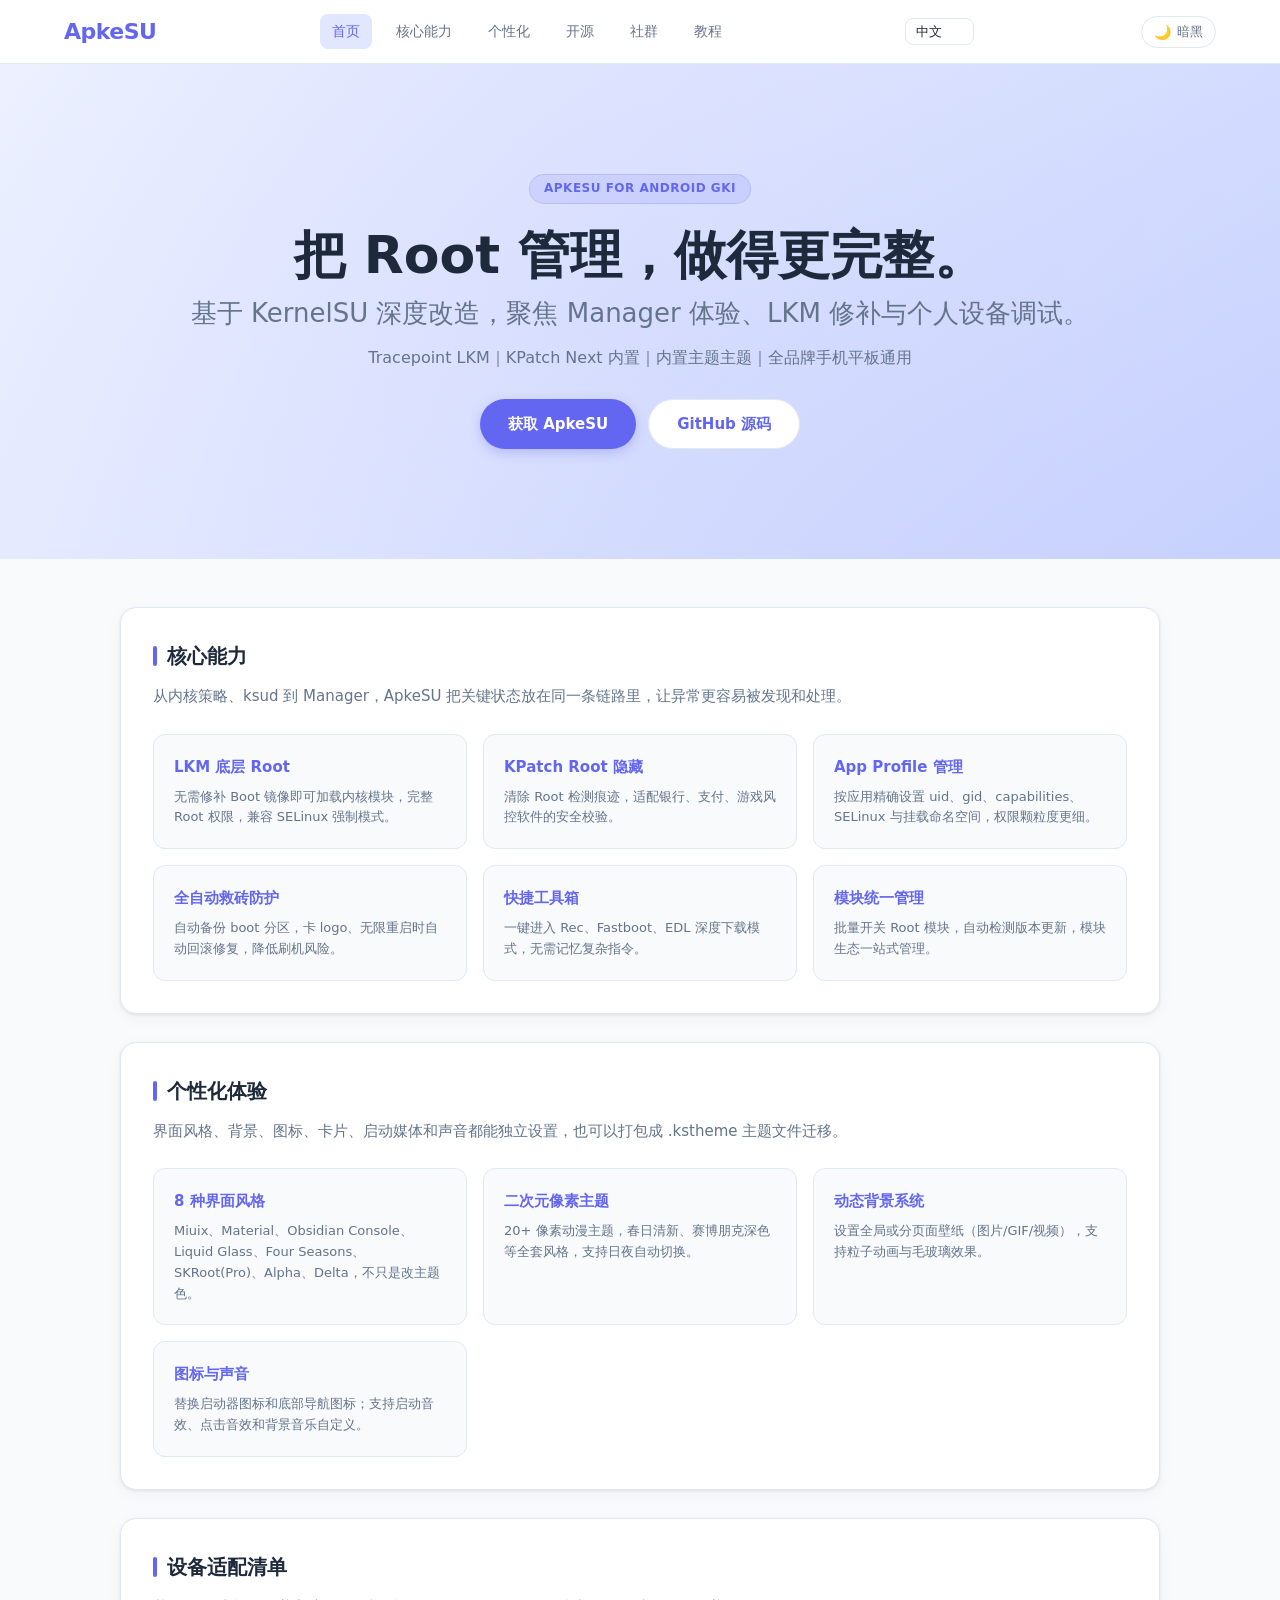
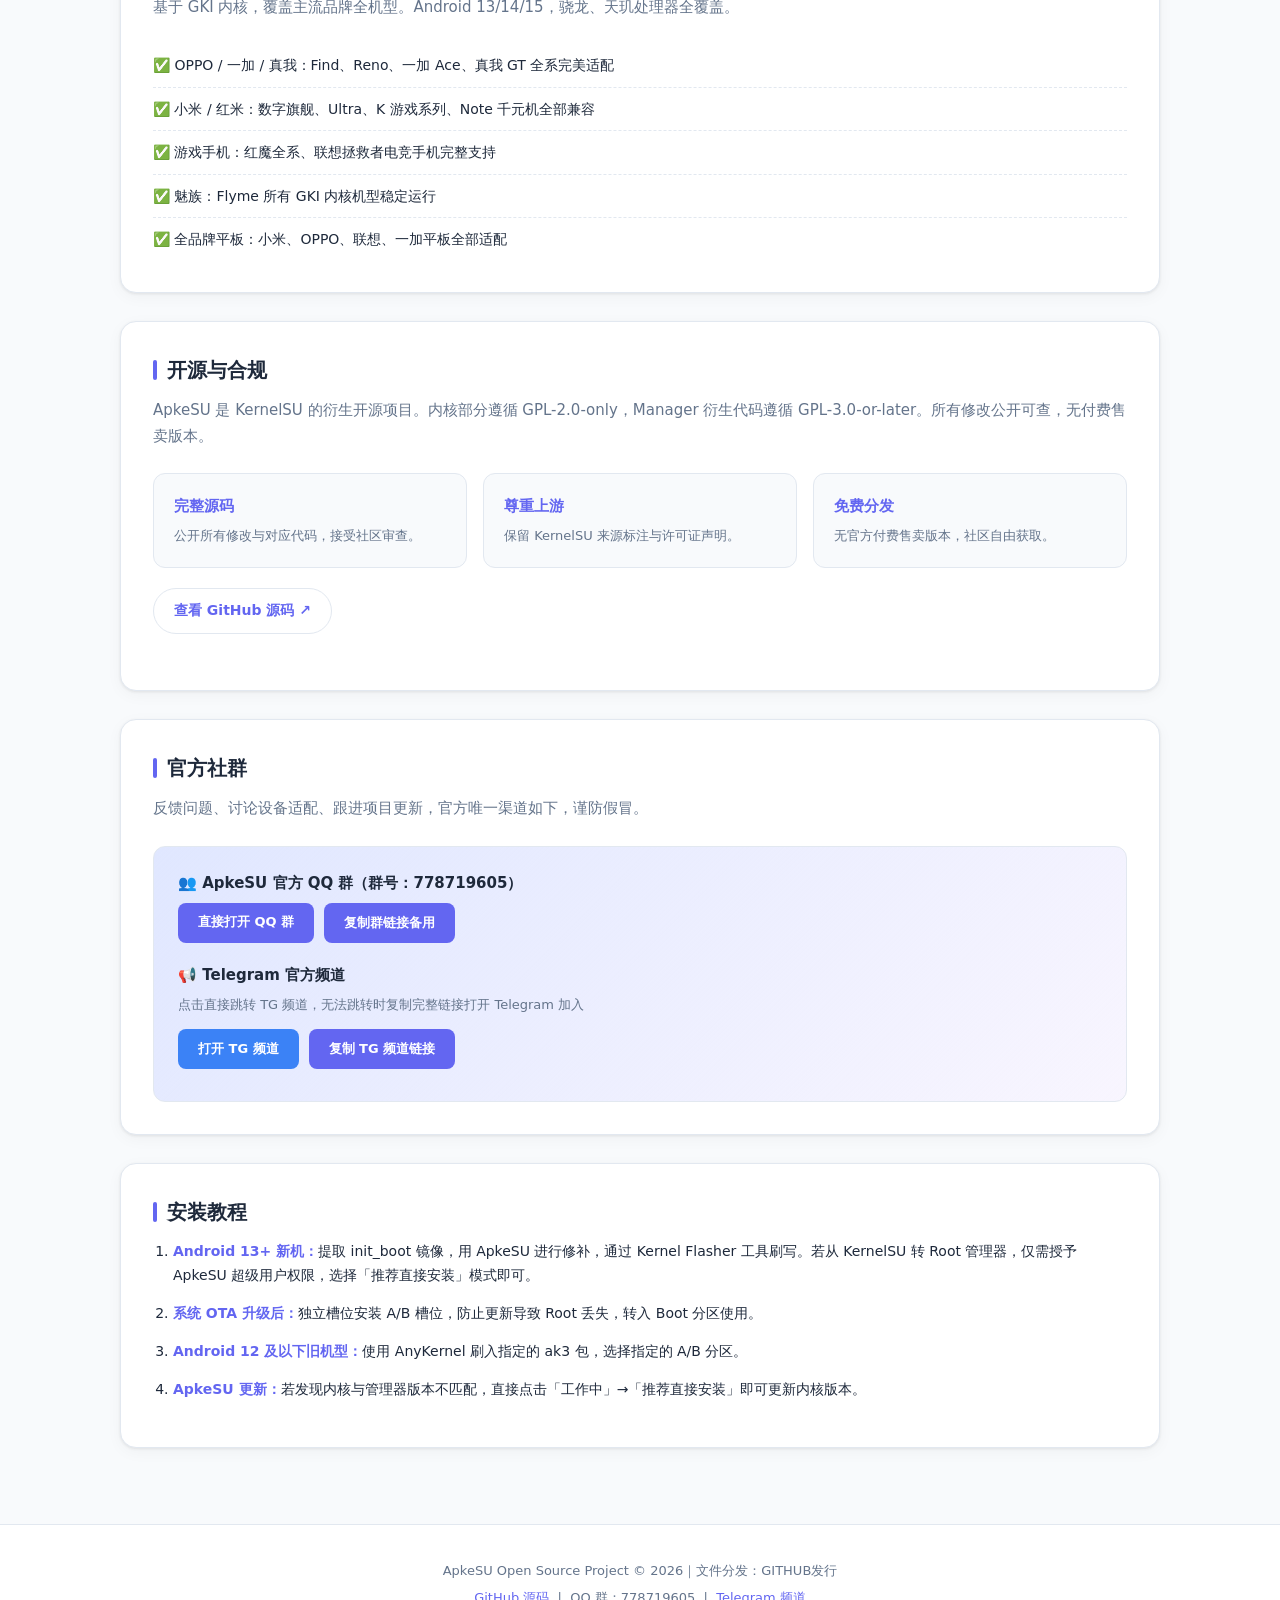
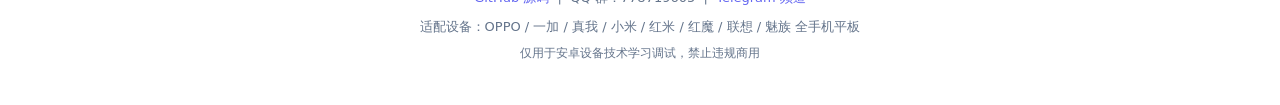
==== index.html @ 52f59b7f "Update index.html" ====
<!DOCTYPE html>
<html lang="zh-CN">
<head>
<meta name="baidu-site-verification" content="452b96c134e4d146f049eb3196571f1b" />
 
    <meta charset="UTF-8">
    <meta name="viewport" content="width=device-width, initial-scale=1.0, maximum-scale=1.0, user-scalable=no">
    <title>ApkeSU 官方下载站 | V2.6.0 32685</title>
    <link rel="stylesheet" href="css/style.css">
</head>
<body>

<div class="toast" id="toast">复制成功！打开QQ粘贴即可访问</div>

<!-- ── 导航栏 ── -->
<nav>
    <a href="#home" class="logo">ApkeSU</a>
    <div class="nav-menu">
        <a href="#home" class="active">首页</a>
        <a href="#capabilities">核心能力</a>
        <a href="#personalize">个性化</a>
        <a href="#opensource">开源</a>
        <a href="#community">社群</a>
        <a href="#guide">教程</a>
    </div>
    <select class="lang-select" id="langSelect" onchange="switchLang(this.value)">
        <option value="zh">中文</option>
        <option value="en">English</option>
        <option value="ja">日本語</option>
        <option value="ko">한국어</option>
    </select>
    <button class="theme-toggle" onclick="toggleTheme()" id="themeBtn">
        <span class="icon" id="themeIcon">🌙</span>
        <span id="themeText">暗黑</span>
    </button>
</nav>

<!-- ── 首屏 Banner ── -->
<section class="banner" id="home">
    <span class="badge">APKESU FOR ANDROID GKI</span>
    <h1>
        把 Root 管理，做得更完整。
        <span data-i18n="banner-sub">基于 KernelSU 深度改造，聚焦 Manager 体验、LKM 修补与个人设备调试。</span>
    </h1>
    <p data-i18n="banner-desc">Tracepoint LKM｜KPatch Next 内置｜内置主题主题｜全品牌手机平板通用</p>
    <div class="btn-group">
        <a href="download.html" class="btn btn-primary" data-i18n="btn-download">获取 ApkeSU</a>
        <a href="https://github.com/fixz232/ApkeSU" class="btn btn-secondary" data-i18n="btn-github">GitHub 源码</a>
    </div>
</section>

<div class="container">

    <!-- ── 核心能力 ── -->
    <section class="card" id="capabilities">
        <h2 data-i18n="cap-title">核心能力</h2>
        <p data-i18n="cap-desc">从内核策略、ksud 到 Manager，ApkeSU 把关键状态放在同一条链路里，让异常更容易被发现和处理。</p>
        <div class="grid">
            <div class="grid-item">
                <h3 data-i18n="cap-1-title">LKM 底层 Root</h3>
                <p data-i18n="cap-1-desc">无需修补 Boot 镜像即可加载内核模块，完整 Root 权限，兼容 SELinux 强制模式。</p>
            </div>
            <div class="grid-item">
                <h3 data-i18n="cap-2-title">KPatch Root 隐藏</h3>
                <p data-i18n="cap-2-desc">清除 Root 检测痕迹，适配银行、支付、游戏风控软件的安全校验。</p>
            </div>
            <div class="grid-item">
                <h3 data-i18n="cap-3-title">App Profile 管理</h3>
                <p data-i18n="cap-3-desc">按应用精确设置 uid、gid、capabilities、SELinux 与挂载命名空间，权限颗粒度更细。</p>
            </div>
            <div class="grid-item">
                <h3 data-i18n="cap-4-title">全自动救砖防护</h3>
                <p data-i18n="cap-4-desc">自动备份 boot 分区，卡 logo、无限重启时自动回滚修复，降低刷机风险。</p>
            </div>
            <div class="grid-item">
                <h3 data-i18n="cap-5-title">快捷工具箱</h3>
                <p data-i18n="cap-5-desc">一键进入 Rec、Fastboot、EDL 深度下载模式，无需记忆复杂指令。</p>
            </div>
            <div class="grid-item">
                <h3 data-i18n="cap-6-title">模块统一管理</h3>
                <p data-i18n="cap-6-desc">批量开关 Root 模块，自动检测版本更新，模块生态一站式管理。</p>
            </div>
        </div>
    </section>

    <!-- ── 个性化 / 主题 ── -->
    <section class="card" id="personalize">
        <h2 data-i18n="personalize-title">个性化体验</h2>
        <p data-i18n="personalize-desc">界面风格、背景、图标、卡片、启动媒体和声音都能独立设置，也可以打包成 .kstheme 主题文件迁移。</p>
        <div class="grid">
            <div class="grid-item">
                <h3 data-i18n="pers-1-title">8 种界面风格</h3>
                <p data-i18n="pers-1-desc">Miuix、Material、Obsidian Console、Liquid Glass、Four Seasons、SKRoot(Pro)、Alpha、Delta，不只是改主题色。</p>
            </div>
            <div class="grid-item">
                <h3 data-i18n="pers-2-title">二次元像素主题</h3>
                <p data-i18n="pers-2-desc">20+ 像素动漫主题，春日清新、赛博朋克深色等全套风格，支持日夜自动切换。</p>
            </div>
            <div class="grid-item">
                <h3 data-i18n="pers-3-title">动态背景系统</h3>
                <p data-i18n="pers-3-desc">设置全局或分页面壁纸（图片/GIF/视频），支持粒子动画与毛玻璃效果。</p>
            </div>
            <div class="grid-item">
                <h3 data-i18n="pers-4-title">图标与声音</h3>
                <p data-i18n="pers-4-desc">替换启动器图标和底部导航图标；支持启动音效、点击音效和背景音乐自定义。</p>
            </div>
        </div>
    </section>

    <!-- ── 机型适配 ── -->
    <section class="card" id="device">
        <h2 data-i18n="device-title">设备适配清单</h2>
        <p data-i18n="device-desc">基于 GKI 内核，覆盖主流品牌全机型。Android 13/14/15，骁龙、天玑处理器全覆盖。</p>
        <ul class="device-list">
            <li>✅ OPPO / 一加 / 真我：Find、Reno、一加 Ace、真我 GT 全系完美适配</li>
            <li>✅ 小米 / 红米：数字旗舰、Ultra、K 游戏系列、Note 千元机全部兼容</li>
            <li>✅ 游戏手机：红魔全系、联想拯救者电竞手机完整支持</li>
            <li>✅ 魅族：Flyme 所有 GKI 内核机型稳定运行</li>
            <li>✅ 全品牌平板：小米、OPPO、联想、一加平板全部适配</li>
        </ul>
    </section>

    <!-- ── 开源 ── -->
    <section class="card" id="opensource">
        <h2 data-i18n="open-title">开源与合规</h2>
        <p data-i18n="open-desc">ApkeSU 是 KernelSU 的衍生开源项目。内核部分遵循 GPL-2.0-only，Manager 衍生代码遵循 GPL-3.0-or-later。所有修改公开可查，无付费售卖版本。</p>
        <div class="grid">
            <div class="grid-item">
                <h3 data-i18n="open-1-title">完整源码</h3>
                <p data-i18n="open-1-desc">公开所有修改与对应代码，接受社区审查。</p>
            </div>
            <div class="grid-item">
                <h3 data-i18n="open-2-title">尊重上游</h3>
                <p data-i18n="open-2-desc">保留 KernelSU 来源标注与许可证声明。</p>
            </div>
            <div class="grid-item">
                <h3 data-i18n="open-3-title">免费分发</h3>
                <p data-i18n="open-3-desc">无官方付费售卖版本，社区自由获取。</p>
            </div>
        </div>
        <p style="margin-top:20px">
            <a href="https://github.com/fixz232/ApkeSU" target="_blank" class="btn btn-secondary" style="font-size:14px;padding:10px 20px;" data-i18n="btn-src">查看 GitHub 源码 ↗</a>
        </p>
    </section>

    <!-- ── 社群 ── -->
    <section class="card" id="community">
        <h2 data-i18n="comm-title">官方社群</h2>
        <p data-i18n="comm-desc">反馈问题、讨论设备适配、跟进项目更新，官方唯一渠道如下，谨防假冒。</p>
        <div class="social-box">
            <h3>👥 ApkeSU 官方 QQ 群（群号：778719605）</h3>
            <div class="row-box">
                <a href="https://qm.qq.com/q/8s8YlEntAI" target="_blank" class="social-link" data-i18n="qq-open">直接打开 QQ 群</a>
                <button class="social-link copy" onclick="copyText('https://qm.qq.com/q/8s8YlEntAI','群链接复制成功，打开QQ粘贴加群')" data-i18n="qq-copy">复制群链接备用</button>
            </div>

            <h3 style="margin-top:20px;">📢 Telegram 官方频道</h3>
            <p class="tip-text" data-i18n="tg-tip">点击直接跳转 TG 频道，无法跳转时复制完整链接打开 Telegram 加入</p>
            <div class="row-box">
                <a href="https://t.me/ApkeSu" target="_blank" class="social-link chan" data-i18n="tg-open">打开 TG 频道</a>
                <button class="social-link copy" onclick="copyText('https://t.me/ApkeSu','TG频道链接复制成功，打开Telegram粘贴访问')" data-i18n="tg-copy">复制 TG 频道链接</button>
            </div>
        </div>
    </section>

    <!-- ── 安装教程 ── -->
    <section class="card" id="guide">
        <h2 data-i18n="guide-title">安装教程</h2>
        <ol class="guide-list">
            <li><strong data-i18n="guide-1-bold">Android 13+ 新机：</strong><span data-i18n="guide-1-desc">提取 init_boot 镜像，用 ApkeSU 进行修补，通过 Kernel Flasher 工具刷写。若从 KernelSU 转 Root 管理器，仅需授予 ApkeSU 超级用户权限，选择「推荐直接安装」模式即可。</span></li>
            <li><strong data-i18n="guide-2-bold">系统 OTA 升级后：</strong><span data-i18n="guide-2-desc">独立槽位安装 A/B 槽位，防止更新导致 Root 丢失，转入 Boot 分区使用。</span></li>
            <li><strong data-i18n="guide-3-bold">Android 12 及以下旧机型：</strong><span data-i18n="guide-3-desc">使用 AnyKernel 刷入指定的 ak3 包，选择指定的 A/B 分区。</span></li>
            <li><strong data-i18n="guide-4-bold">ApkeSU 更新：</strong><span data-i18n="guide-4-desc">若发现内核与管理器版本不匹配，直接点击「工作中」→「推荐直接安装」即可更新内核版本。</span></li>
        </ol>
    </section>

</div>

<footer>
    <p>ApkeSU Open Source Project &copy; 2026｜文件分发：GITHUB发行</p>
    <p>
        <a href="https://github.com/fixz232/ApkeSU" target="_blank">GitHub 源码</a>
        &nbsp;|&nbsp; QQ 群：778719605
        &nbsp;|&nbsp; <a href="https://t.me/ApkeSu" target="_blank">Telegram 频道</a>
    </p>
    <p style="margin-top:8px;color:var(--text-muted);" data-i18n="footer-dev">适配设备：OPPO / 一加 / 真我 / 小米 / 红米 / 红魔 / 联想 / 魅族 全手机平板</p>
    <p style="margin-top:4px;color:var(--text-muted);font-size:12px;" data-i18n="footer-disclaimer">仅用于安卓设备技术学习调试，禁止违规商用</p>
</footer>

<script src="js/main.js"></script>
<script>
// ── 多语言字典 ──
const i18n = {
    zh: {
        'banner-sub': '基于 KernelSU 深度改造，聚焦 Manager 体验、LKM 修补与个人设备调试。',
        'banner-desc': '版本 V2.6.0 (32685)｜Tracepoint LKM｜KPatch Next 内置｜20+ 像素动漫主题｜全品牌手机平板通用',
        'btn-download': '获取 ApkeSU',
        'btn-github': 'GitHub 源码',
        'cap-title': '核心能力',
        'cap-desc': '从内核策略、ksud 到 Manager，ApkeSU 把关键状态放在同一条链路里，让异常更容易被发现和处理。',
        'cap-1-title': 'LKM 底层 Root',
        'cap-1-desc': '无需修补 Boot 镜像即可加载内核模块，完整 Root 权限，兼容 SELinux 强制模式。',
        'cap-2-title': 'KPatch Root 隐藏',
        'cap-2-desc': '清除 Root 检测痕迹，适配银行、支付、游戏风控软件的安全校验。',
        'cap-3-title': 'App Profile 管理',
        'cap-3-desc': '按应用精确设置 uid、gid、capabilities、SELinux 与挂载命名空间，权限颗粒度更细。',
        'cap-4-title': '全自动救砖防护',
        'cap-4-desc': '自动备份 boot 分区，卡 logo、无限重启时自动回滚修复，降低刷机风险。',
        'cap-5-title': '快捷工具箱',
        'cap-5-desc': '一键进入 Rec、Fastboot、EDL 深度下载模式，无需记忆复杂指令。',
        'cap-6-title': '模块统一管理',
        'cap-6-desc': '批量开关 Root 模块，自动检测版本更新，模块生态一站式管理。',
        'personalize-title': '个性化体验',
        'personalize-desc': '界面风格、背景、图标、卡片、启动媒体和声音都能独立设置，也可以打包成 .kstheme 主题文件迁移。',
        'pers-1-title': '8 种界面风格',
        'pers-1-desc': 'Miuix、Material、Obsidian Console、Liquid Glass、Four Seasons、SKRoot(Pro)、Alpha、Delta，不只是改主题色。',
        'pers-2-title': '二次元像素主题',
        'pers-2-desc': '20+ 像素动漫主题，春日清新、赛博朋克深色等全套风格，支持日夜自动切换。',
        'pers-3-title': '动态背景系统',
        'pers-3-desc': '设置全局或分页面壁纸（图片/GIF/视频），支持粒子动画与毛玻璃效果。',
        'pers-4-title': '图标与声音',
        'pers-4-desc': '替换启动器图标和底部导航图标；支持启动音效、点击音效和背景音乐自定义。',
        'device-title': '设备适配清单',
        'device-desc': '基于 GKI 内核，覆盖主流品牌全机型。Android 13/14/15，骁龙、天玑处理器全覆盖。',
        'open-title': '开源与合规',
        'open-desc': 'ApkeSU 是 KernelSU 的衍生开源项目。内核部分遵循 GPL-2.0-only，Manager 衍生代码遵循 GPL-3.0-or-later。所有修改公开可查，无付费售卖版本。',
        'open-1-title': '完整源码',
        'open-1-desc': '公开所有修改与对应代码，接受社区审查。',
        'open-2-title': '尊重上游',
        'open-2-desc': '保留 KernelSU 来源标注与许可证声明。',
        'open-3-title': '免费分发',
        'open-3-desc': '无官方付费售卖版本，社区自由获取。',
        'btn-src': '查看 GitHub 源码 ↗',
        'comm-title': '官方社群',
        'comm-desc': '反馈问题、讨论设备适配、跟进项目更新，官方唯一渠道如下，谨防假冒。',
        'qq-tip': 'QQ 浏览器 / 原厂自带浏览器可直接打开；其他浏览器请复制链接到 QQ 内访问',
        'qq-open': '直接打开 QQ 群',
        'qq-copy': '复制群链接备用',
        'tg-tip': '点击直接跳转 TG 频道，无法跳转时复制完整链接打开 Telegram 加入',
        'tg-open': '打开 TG 频道',
        'tg-copy': '复制 TG 频道链接',
        'guide-title': '安装教程',
        'guide-1-bold': 'Android 13+ 新机：',
        'guide-1-desc': '提取 init_boot 镜像，用 ApkeSU 进行修补，通过 Kernel Flasher 工具刷写。若从 KernelSU 转 Root 管理器，仅需授予 ApkeSU 超级用户权限，选择「推荐直接安装」模式即可。',
        'guide-2-bold': '系统 OTA 升级后：',
        'guide-2-desc': '独立槽位安装 A/B 槽位，防止更新导致 Root 丢失，转入 Boot 分区使用。',
        'guide-3-bold': 'Android 12 及以下旧机型：',
        'guide-3-desc': '使用 AnyKernel 刷入指定的 ak3 包，选择指定的 A/B 分区。',
        'guide-4-bold': 'ApkeSU 更新：',
        'guide-4-desc': '若发现内核与管理器版本不匹配，直接点击「工作中」→「推荐直接安装」即可更新内核版本。',
        'footer-dev': '适配设备：OPPO / 一加 / 真我 / 小米 / 红米 / 红魔 / 联想 / 魅族 全手机平板',
        'footer-disclaimer': '仅用于安卓设备技术学习调试，禁止违规商用',
    },
    en: {
        'banner-sub': 'Deeply modified based on KernelSU, focusing on Manager experience, LKM patching, and personal device debugging.',
        'banner-desc': 'Version V2.6.0 (32685)｜Tracepoint LKM｜KPatch Next Built-in｜20+ Anime Pixel Themes｜Universal for All Brands',
        'btn-download': 'Get ApkeSU',
        'btn-github': 'GitHub Source',
        'cap-title': 'Core Capabilities',
        'cap-desc': 'From kernel policies and ksud to Manager, ApkeSU places key states in a single chain for easier anomaly detection and handling.',
        'cap-1-title': 'LKM Root',
        'cap-1-desc': 'Load kernel modules without patching boot images. Full Root access with SELinux enforcing mode compatibility.',
        'cap-2-title': 'KPatch Root Hiding',
        'cap-2-desc': 'Cleans Root detection traces, adapting to security checks in banking, payment, and gaming apps.',
        'cap-3-title': 'App Profile Management',
        'cap-3-desc': 'Precisely set uid, gid, capabilities, SELinux, and mount namespaces per app for finer-grained permission control.',
        'cap-4-title': 'Auto Brick Recovery',
        'cap-4-desc': 'Automatically backs up boot partition and rolls back on bootloop or stuck logo to reduce flashing risks.',
        'cap-5-title': 'Quick Toolbox',
        'cap-5-desc': 'One-click access to Recovery, Fastboot, and EDL deep download modes without complex commands.',
        'cap-6-title': 'Module Management',
        'cap-6-desc': 'Batch toggle Root modules, auto-detect updates, one-stop module ecosystem management.',
        'personalize-title': 'Personalization',
        'personalize-desc': 'Interface style, backgrounds, icons, cards, boot media, and sounds can all be configured independently. Export as .kstheme files.',
        'pers-1-title': '8 Interface Styles',
        'pers-1-desc': 'Miuix, Material, Obsidian Console, Liquid Glass, Four Seasons, SKRoot(Pro), Alpha, Delta — more than just color changes.',
        'pers-2-title': 'Anime Pixel Themes',
        'pers-2-desc': '20+ anime pixel themes including spring fresh and cyberpunk dark styles with day/night auto-switch.',
        'pers-3-title': 'Dynamic Backgrounds',
        'pers-3-desc': 'Set global or per-page wallpapers (image/GIF/video) with particle animations and frosted glass effects.',
        'pers-4-title': 'Icons & Sounds',
        'pers-4-desc': 'Replace launcher and bottom nav icons. Support boot sound, click sound, and background music customization.',
        'device-title': 'Device Compatibility',
        'device-desc': 'Based on GKI kernel, covering all flagship models from major brands. Android 13/14/15, Snapdragon & Dimensity full coverage.',
        'open-title': 'Open Source',
        'open-desc': 'ApkeSU is a derivative open-source project of KernelSU. Kernel part follows GPL-2.0-only, Manager code follows GPL-3.0-or-later. All modifications are publicly auditable.',
        'open-1-title': 'Full Source',
        'open-1-desc': 'All modifications and corresponding code are open for community review.',
        'open-2-title': 'Respect Upstream',
        'open-2-desc': 'KernelSU attribution and license declarations are preserved.',
        'open-3-title': 'Free Distribution',
        'open-3-desc': 'No paid official version. Freely available to the community.',
        'btn-src': 'View GitHub Source ↗',
        'comm-title': 'Community',
        'comm-desc': 'Report issues, discuss device compatibility, follow project updates. Official channels only — beware of fakes.',
        'qq-tip': 'QQ Browser / OEM browsers can open directly; other browsers copy the link to open in QQ.',
        'qq-open': 'Open QQ Group',
        'qq-copy': 'Copy Group Link',
        'tg-tip': 'Click to open TG channel directly; if it fails, copy the link and open in Telegram.',
        'tg-open': 'Open TG Channel',
        'tg-copy': 'Copy TG Channel Link',
        'guide-title': 'Installation Guide',
        'guide-1-bold': 'Android 13+ New Devices:',
        'guide-1-desc': 'Extract init_boot image, patch with ApkeSU, flash via Kernel Flasher. If migrating from KernelSU, grant Superuser permission and select "Recommended Direct Install".',
        'guide-2-bold': 'After OTA Updates:',
        'guide-2-desc': 'Use independent slot A/B installation to prevent Root loss after updates.',
        'guide-3-bold': 'Android 12 and Below:',
        'guide-3-desc': 'Use AnyKernel to flash the specified ak3 package, selecting the A/B partition.',
        'guide-4-bold': 'ApkeSU Updates:',
        'guide-4-desc': 'If kernel and Manager versions mismatch, click "Working" → "Recommended Direct Install" to update the kernel version.',
        'footer-dev': 'Compatible: OPPO / OnePlus / Realme / Xiaomi / Redmi / RedMagic / Lenovo / Meizu phones & tablets',
        'footer-disclaimer': 'For Android technical learning and debugging only. Commercial use prohibited.',
    },
    ja: {
        'banner-sub': 'KernelSUを深く改修し、Manager体験・LKMパッチ・個人デバイスデバッグに注力。',
        'banner-desc': 'バージョン V2.6.0 (32685)｜Tracepoint LKM｜KPatch Next内蔵｜20+ アニメ像素テーマ｜全ブランド対応',
        'btn-download': 'ApkeSUを入手',
        'btn-github': 'GitHubソース',
        'cap-title': 'コア機能',
        'cap-desc': 'カーネルポリシーからksud、Managerまで、ApkeSUは关键な状態を1本のチェーンに配置し、異常を発見・処理しやすくします。',
        'cap-1-title': 'LKM Root',
        'cap-1-desc': 'Bootイメージを修正せずにカーネルモジュールをロード。完全なRoot権限、SELinux enforcingモード互換。',
        'cap-2-title': 'KPatch Root非表示',
        'cap-2-desc': 'Root検出痕跡を除去し、銀行・決済・ゲームのセキュリティチェックに適応。',
        'cap-3-title': 'App Profile管理',
        'cap-3-desc': 'アプリごとにuid、gid、capabilities、SELinux、マウント名前空間を精密に設定。',
        'cap-4-title': '自動救砖防護',
        'cap-4-desc': 'bootパーティションを自動バックアップし、ブートループ時に自動ロールバック。',
        'cap-5-title': 'クイック工具箱',
        'cap-5-desc': 'Rec、Fastboot、EDL_deep downloadモードにワンクリックでアクセス。',
        'cap-6-title': 'モジュール統合管理',
        'cap-6-desc': 'Rootモジュールの一括ON/OFF、バージョン自動検出、モジュールエコシステム一元管理。',
        'personalize-title': 'パーソナライズ',
        'personalize-desc': 'UIスタイル、背景、アイコン、カード、起動メディア、音を個別設定可能。.ksthemeファイルで移行も。',
        'pers-1-title': '8種類のUIスタイル',
        'pers-1-desc': 'Miuix、Material、Obsidian Console、Liquid Glass、Four Seasons、SKRoot(Pro)、Alpha、Delta。',
        'pers-2-title': 'アニメ像素テーマ',
        'pers-2-desc': '20+ アニメ像素テーマ、春日クリア・サイバーパンク暗系など。日夜自動切替対応。',
        'pers-3-title': 'ダイナミック背景',
        'pers-3-desc': 'グローバルまたはページ別ウォールペーパー設定（画像/GIF/動画）、パーティクルアニメーション対応。',
        'pers-4-title': 'アイコンと音声',
        'pers-4-desc': 'ランチャーアイコン・下部ナビアイコン交換。起動音・クリック音・BGMカスタム対応。',
        'device-title': '対応デバイス',
        'device-desc': 'GKIカーネルベース、主要ブランド全機種対応。Android 13/14/15、Snapdragon・Dimensity全カバー。',
        'open-title': 'オープンソース',
        'open-desc': 'ApkeSUはKernelSUの派生オープンソースプロジェクト。カーネル部分はGPL-2.0-only、ManagerコードはGPL-3.0-or-later。',
        'open-1-title': '完全ソース公開',
        'open-1-desc': 'すべての修正と対応コードを公開し、コミュニティ審査に耐える。',
        'open-2-title': 'アップストリーム尊重',
        'open-2-desc': 'KernelSUの出典表示とライセンス声明を保持。',
        'open-3-title': '無料配布',
        'open-3-desc': '有料正式版なし。コミュニティが自由に取得可能。',
        'btn-src': 'GitHubソースを見る ↗',
        'comm-title': 'コミュニティ',
        'comm-desc': '問題報告・デバイス互換性議論・プロジェクト更新フォロー。公式チャンネルのみ利用してください。',
        'qq-tip': 'QQブラウザ/ OEMブラウザで直接開けます。他のブラウザはQQ内でリンクを開いてください。',
        'qq-open': 'QQグループを開く',
        'qq-copy': 'グループリンクをコピー',
        'tg-tip': 'クリックでTGチャンネルに直接ジャンプ。失敗時はリンクをコピーしてTelegramで開いてください。',
        'tg-open': 'TGチャンネルを開く',
        'tg-copy': 'TGチャンネルリンクをコピー',
        'guide-title': 'インストールガイド',
        'guide-1-bold': 'Android 13+ 新機種：',
        'guide-1-desc': 'init_bootイメージを抽出し、ApkeSUでパッチ適用後、Kernel Flasherでフラッシュ。KernelSU移行時はSuperuser権限を付与し「推奨直接インストール」を選択。',
        'guide-2-bold': 'OTAアッブデート後：',
        'guide-2-desc': '独立スロットA/Bインストールで、アップデート後のRoot喪失を防ぐ。',
        'guide-3-bold': 'Android 12及以下旧機種：',
        'guide-3-desc': 'AnyKernelを使用して指定ak3パッケージをフラッシュし、A/Bパーティションを選択。',
        'guide-4-bold': 'ApkeSU更新：',
        'guide-4-desc': 'カーネルとManagerのバージョンが不一致の場合は「作業中」→「推奨直接インストール」をクリックして更新。',
        'footer-dev': '対応デバイス：OPPO / 一加 / 真我 / 小米 / 红米 / 红魔 / 联想 / 魅族 全手机平板',
        'footer-disclaimer': 'Android技術学習・デバッグ専用。商業利用を禁止します。',
    },
    ko: {
        'banner-sub': 'KernelSU 기반 심층 수정, Manager 경험, LKM 패치, 개인 디바이스 디버깅에 집중.',
        'banner-desc': '버전 V2.6.0 (32685)｜Tracepoint LKM｜KPatch Next 내장｜20+ 애니메이션 픽셀 테마｜전 브랜드 지원',
        'btn-download': 'ApkeSU 받기',
        'btn-github': 'GitHub 소스',
        'cap-title': '핵심 기능',
        'cap-desc': '커널 정책, ksud, Manager까지, ApkeSU는 핵심 상태를 하나의 체인에 배치하여 이상 탐지 및 처리를 쉽게 합니다.',
        'cap-1-title': 'LKM Root',
        'cap-1-desc': '부트 이미지 패치 없이 커널 모듈 로드. 완전한 Root 권한, SELinux enforcing 모드 호환.',
        'cap-2-title': 'KPatch Root 숨기기',
        'cap-2-desc': 'Root 감지 흔적 제거, 은행/결제/게임 보안 검사에 적응.',
        'cap-3-title': 'App Profile 관리',
        'cap-3-desc': '앱별로 uid, gid, capabilities, SELinux, 마운트 네임스페이스 정밀 설정.',
        'cap-4-title': '자동 백업 복구',
        'cap-4-desc': 'boot 파티션 자동 백업, 부트루프 시 자동 롤백.',
        'cap-5-title': '빠른 공구상자',
        'cap-5-desc': 'Rec, Fastboot, EDL 심층 다운로드 모드로 원클릭 접근.',
        'cap-6-title': '모듈 통합 관리',
        'cap-6-desc': 'Root 모듈 일괄 ON/OFF, 버전 자동 감지, 모듈 생태계 원터치 관리.',
        'personalize-title': '개인화',
        'personalize-desc': 'UI 스타일, 배경, 아이콘, 카드, 부팅 미디어, 사운드를 개별 설정 가능. .kstheme 파일로 이전.',
        'pers-1-title': '8종 UI 스타일',
        'pers-1-desc': 'Miuix, Material, Obsidian Console, Liquid Glass, Four Seasons, SKRoot(Pro), Alpha, Delta.',
        'pers-2-title': '애니메이션 픽셀 테마',
        'pers-2-desc': '20+ 애니메이션 픽셀 테마, 봄 클리어/사이버펑크 다크 스타일. 주야 자동 전환 지원.',
        'pers-3-title': '다이나믹 배경',
        'pers-3-desc': '글로벌 또는 페이지별 벽지 설정(이미지/GIF/영상), 입자 애니메이션 지원.',
        'pers-4-title': '아이콘과 음성',
        'pers-4-desc': '런처 아이콘·하단 네비 아이콘 교체. 부팅음·클릭음·BGM 커스텀 지원.',
        'device-title': '지원 기기',
        'device-desc': 'GKI 커널 기반, 주요 브랜드 전 기종 지원. Android 13/14/15, Snapdragon·Dimensity 전체 커버.',
        'open-title': '오픈소스',
        'open-desc': 'ApkeSU는 KernelSU 파생 오픈소스 프로젝트. 커널 부분은 GPL-2.0-only, Manager 코드는 GPL-3.0-or-later.',
        'open-1-title': '완전 소스 공개',
        'open-1-desc': '모든 수정과 대응 코드를 공개하여 커뮤니티 심사에 대응.',
        'open-2-title': '업스트림 존중',
        'open-2-desc': 'KernelSU 출처 표시와 라이선스 선언을 유지.',
        'open-3-title': '무료 배포',
        'open-3-desc': '유료 공식 버전 없음. 커뮤니티가 자유롭게 획득 가능.',
        'btn-src': 'GitHub 소스 보기 ↗',
        'comm-title': '커뮤니티',
        'comm-desc': '문제 보고·기기 호환성 논의·프로젝트 업데이트 팔로우. 공식 채널만 이용하세요.',
        'qq-tip': 'QQ 브라우저/OEM 브라우저로 직접 열 수 있습니다. 다른 브라우저는 QQ에서 링크를 엽니다.',
        'qq-open': 'QQ 그룹 열기',
        'qq-copy': '그룹 링크 복사',
        'tg-tip': '클릭으로 TG 채널로 직접 점프. 실패 시 링크를 복사하여 Telegram에서 엽니다.',
        'tg-open': 'TG 채널 열기',
        'tg-copy': 'TG 채널 링크 복사',
        'guide-title': '설치 가이드',
        'guide-1-bold': 'Android 13+ 신규 기기:',
        'guide-1-desc': 'init_boot 이미지 추출 후 ApkeSU로 패치 적용, Kernel Flasher로 플래시. KernelSU 이전 시 Superuser 권한 부여 후 "권장 직접 설치" 선택.',
        'guide-2-bold': 'OTA 업그레이드 후:',
        'guide-2-desc': '독립 슬롯 A/B 설치를 통해 업그레이드 후 Root 손실 방지.',
        'guide-3-bold': 'Android 12 이하 구형 기기:',
        'guide-3-desc': 'AnyKernel 사용하여 지정 ak3 패키지 플래시, A/B 파티션 선택.',
        'guide-4-bold': 'ApkeSU 업데이트:',
        'guide-4-desc': '커널과 Manager 버전 불일치 시 "작업 중" → "권장 직접 설치" 클릭하여 업데이트.',
        'footer-dev': '지원 기기：OPPO / 一加 / 真我 / 小米 / 红米 / 红魔 / 联想 / 魅族 전手机平板',
        'footer-disclaimer': 'Android 기술 학습·디버깅 전용. 상업적 사용 금지.',
    }
};

let currentLang = 'zh';

function switchLang(lang) {
    currentLang = lang;
    document.documentElement.lang = lang === 'zh' ? 'zh-CN' : lang;
    const dict = i18n[lang] || i18n['zh'];
    document.querySelectorAll('[data-i18n]').forEach(el => {
        const key = el.getAttribute('data-i18n');
        if (dict[key]) {
            if (el.tagName === 'INPUT' || el.tagName === 'TEXTAREA') {
                el.placeholder = dict[key];
            } else {
                el.textContent = dict[key];
            }
        }
    });
    localStorage.setItem('apkesu_lang', lang);
}

// ── 日月开关 ──
function toggleTheme() {
    const html = document.documentElement;
    const isDark = html.getAttribute('data-theme') === 'dark';
    html.setAttribute('data-theme', isDark ? 'light' : 'dark');
    document.getElementById('themeIcon').textContent = isDark ? '🌙' : '☀️';
    document.getElementById('themeText').textContent = isDark ? '暗黑' : '亮色';
    localStorage.setItem('apkesu_theme', isDark ? 'light' : 'dark');
}

// ── 初始化 ──
(function init() {
    const savedTheme = localStorage.getItem('apkesu_theme');
    const savedLang = localStorage.getItem('apkesu_lang');
    if (savedTheme === 'dark') {
        document.documentElement.setAttribute('data-theme', 'dark');
        document.getElementById('themeIcon').textContent = '☀️';
        document.getElementById('themeText').textContent = '亮色';
    }
    if (savedLang && i18n[savedLang]) {
        document.getElementById('langSelect').value = savedLang;
        switchLang(savedLang);
    }
})();
</script>
</body>
</html>
---- css/style.css ----
* {
    margin: 0;
    padding: 0;
    box-sizing: border-box;
    font-family: system-ui, -apple-system, sans-serif;
}

:root {
    --primary: #6366f1;
    --primary-dark: #4f46e5;
    --primary-light: #e0e7ff;
    --accent: #8b5cf6;
    --bg: #f8fafc;
    --bg-card: #ffffff;
    --text: #1e293b;
    --text-muted: #64748b;
    --border: #e2e8f0;
    --border-light: #f1f5f9;
    --shadow: 0 1px 3px rgba(0,0,0,0.08), 0 4px 16px rgba(0,0,0,0.04);
    --shadow-hover: 0 8px 24px rgba(99,102,241,0.15);
    --radius: 12px;
    --radius-lg: 16px;
    --transition: 0.2s ease;
}

[data-theme="dark"] {
    --primary: #818cf8;
    --primary-dark: #6366f1;
    --primary-light: #1e1b4b;
    --accent: #a78bfa;
    --bg: #0f172a;
    --bg-card: #1e293b;
    --text: #f1f5f9;
    --text-muted: #94a3b8;
    --border: #334155;
    --border-light: #1e293b;
    --shadow: 0 1px 3px rgba(0,0,0,0.3), 0 4px 16px rgba(0,0,0,0.2);
    --shadow-hover: 0 8px 24px rgba(129,140,248,0.2);
}

body {
    background: var(--bg);
    color: var(--text);
    line-height: 1.6;
    transition: background var(--transition), color var(--transition);
}

/* ── 导航栏 ── */
nav {
    display: flex;
    justify-content: space-between;
    align-items: center;
    padding: 0 5vw;
    height: 64px;
    background: var(--bg-card);
    border-bottom: 1px solid var(--border);
    position: sticky;
    top: 0;
    z-index: 99;
    flex-wrap: wrap;
    gap: 10px;
    transition: background var(--transition), border-color var(--transition);
}

.logo {
    font-size: 22px;
    font-weight: 800;
    color: var(--primary);
    text-decoration: none;
    letter-spacing: -0.5px;
}

.nav-menu {
    display: flex;
    gap: 4px;
    flex-wrap: wrap;
    align-items: center;
}

.nav-menu a {
    margin: 0 4px;
    text-decoration: none;
    color: var(--text-muted);
    font-size: 14px;
    font-weight: 500;
    padding: 6px 12px;
    border-radius: 8px;
    transition: var(--transition);
}

.nav-menu a:hover,
.nav-menu a.active {
    color: var(--primary);
    background: var(--primary-light);
}

/* ── 日月开关 ── */
.theme-toggle {
    background: none;
    border: 1.5px solid var(--border);
    border-radius: 50px;
    padding: 6px 12px;
    cursor: pointer;
    display: flex;
    align-items: center;
    gap: 6px;
    font-size: 13px;
    color: var(--text-muted);
    transition: var(--transition);
    margin-left: 8px;
}

.theme-toggle:hover {
    border-color: var(--primary);
    color: var(--primary);
}

.theme-toggle .icon {
    font-size: 14px;
}

/* ── 语言选择器 ── */
.lang-select {
    background: var(--bg-card);
    border: 1.5px solid var(--border);
    border-radius: 8px;
    padding: 5px 10px;
    font-size: 13px;
    color: var(--text);
    cursor: pointer;
    transition: var(--transition);
    margin-left: 8px;
    appearance: none;
    -webkit-appearance: none;
}

.lang-select:hover {
    border-color: var(--primary);
}

.lang-select option {
    background: var(--bg-card);
    color: var(--text);
}

/* ── 首屏 Banner ── */
.banner {
    width: 100%;
    min-height: 55vh;
    background: linear-gradient(135deg, #eef2ff 0%, #e0e7ff 50%, #c7d2fe 100%);
    display: flex;
    flex-direction: column;
    justify-content: center;
    align-items: center;
    text-align: center;
    padding: 60px 20px;
    position: relative;
    overflow: hidden;
}

[data-theme="dark"] .banner {
    background: linear-gradient(135deg, #1e1b4b 0%, #1e293b 50%, #0f172a 100%);
}

.banner::before {
    content: '';
    position: absolute;
    top: -50%;
    left: -50%;
    width: 200%;
    height: 200%;
    background: radial-gradient(circle, rgba(99,102,241,0.08) 0%, transparent 60%);
    animation: float 20s ease-in-out infinite;
}

@keyframes float {
    0%, 100% { transform: translate(0, 0); }
    50% { transform: translate(30px, -30px); }
}

.banner .badge {
    display: inline-block;
    background: rgba(99,102,241,0.12);
    color: var(--primary);
    font-size: 12px;
    font-weight: 600;
    padding: 4px 14px;
    border-radius: 99px;
    margin-bottom: 20px;
    letter-spacing: 0.5px;
    border: 1px solid rgba(99,102,241,0.2);
}

.banner h1 {
    font-size: clamp(28px, 5vw, 52px);
    color: var(--text);
    margin-bottom: 16px;
    line-height: 1.2;
    font-weight: 800;
    position: relative;
    transition: color var(--transition);
}

.banner h1 span {
    display: block;
    font-size: 0.5em;
    color: var(--text-muted);
    font-weight: 400;
    margin-top: 12px;
    letter-spacing: 0;
}

.banner p {
    font-size: 16px;
    max-width: 600px;
    margin-bottom: 28px;
    color: var(--text-muted);
    position: relative;
    transition: color var(--transition);
}

.btn-group {
    display: flex;
    gap: 12px;
    flex-wrap: wrap;
    justify-content: center;
    position: relative;
}

.btn {
    padding: 12px 28px;
    border-radius: 50px;
    text-decoration: none;
    font-weight: 600;
    font-size: 15px;
    transition: var(--transition);
    display: inline-flex;
    align-items: center;
    gap: 6px;
}

.btn-primary {
    background: var(--primary);
    color: #fff;
    box-shadow: 0 4px 12px rgba(99,102,241,0.3);
}

.btn-primary:hover {
    background: var(--primary-dark);
    transform: translateY(-2px);
    box-shadow: 0 6px 20px rgba(99,102,241,0.4);
}

.btn-secondary {
    background: var(--bg-card);
    color: var(--primary);
    border: 1.5px solid var(--border);
}

.btn-secondary:hover {
    background: var(--primary-light);
    border-color: var(--primary);
}

/* ── 通用容器 & 卡片 ── */
.container {
    max-width: 1080px;
    margin: 0 auto;
    padding: 48px 20px;
}

.card {
    background: var(--bg-card);
    border-radius: var(--radius-lg);
    padding: 32px;
    margin-bottom: 28px;
    box-shadow: var(--shadow);
    border: 1px solid var(--border);
    transition: background var(--transition), border-color var(--transition), box-shadow var(--transition);
}

.card h2 {
    color: var(--text);
    margin-bottom: 12px;
    font-size: 20px;
    font-weight: 700;
    display: flex;
    align-items: center;
    gap: 10px;
}

.card h2::before {
    content: '';
    width: 4px;
    height: 20px;
    background: var(--primary);
    border-radius: 2px;
}

.card > p {
    color: var(--text-muted);
    margin-bottom: 24px;
    font-size: 15px;
    line-height: 1.7;
}

/* ── 功能网格 ── */
.grid {
    display: grid;
    grid-template-columns: repeat(auto-fit, minmax(240px, 1fr));
    gap: 16px;
}

.grid-item {
    background: var(--bg);
    border: 1px solid var(--border);
    border-radius: var(--radius);
    padding: 20px;
    transition: var(--transition);
}

.grid-item:hover {
    transform: translateY(-2px);
    box-shadow: var(--shadow-hover);
    border-color: var(--primary);
}

.grid-item h3 {
    color: var(--primary);
    font-size: 15px;
    margin-bottom: 8px;
    font-weight: 600;
}

.grid-item p {
    font-size: 13px;
    color: var(--text-muted);
    line-height: 1.6;
}

/* ── 下载区 ── */
.download-box {
    background: linear-gradient(135deg, var(--primary-light), rgba(139,92,246,0.08));
    border-radius: var(--radius);
    padding: 24px;
    border: 1px solid var(--border);
    margin-bottom: 16px;
}

.download-box h3 {
    color: var(--text);
    font-size: 15px;
    margin-bottom: 10px;
    font-weight: 600;
}

.download-box p {
    font-size: 13px;
    color: var(--text-muted);
    margin-bottom: 12px;
}

.download-link {
    display: block;
    padding: 13px 20px;
    background: var(--primary);
    color: #fff;
    border-radius: 10px;
    text-decoration: none;
    margin: 10px 0;
    font-weight: 600;
    text-align: center;
    transition: var(--transition);
}

.download-link:hover {
    background: var(--primary-dark);
    transform: scale(1.01);
}

.download-link.alt {
    background: #3b82f6;
}

.download-link.alt:hover {
    background: #2563eb;
}

.version-note {
    margin-top: 16px;
    padding: 14px 16px;
    background: rgba(59,130,246,0.08);
    border-radius: 8px;
    border-left: 3px solid #3b82f6;
    font-size: 13px;
    color: var(--text-muted);
    line-height: 1.7;
}

/* ── 社群区域 ── */
.social-box {
    background: linear-gradient(135deg, var(--primary-light), rgba(139,92,246,0.06));
    border-radius: var(--radius);
    padding: 24px;
    border: 1px solid var(--border);
}

.social-box h3 {
    color: var(--text);
    font-size: 15px;
    margin-bottom: 8px;
    font-weight: 600;
}

.social-box p {
    font-size: 13px;
    color: var(--text-muted);
    margin-bottom: 14px;
}

.tip-text {
    color: #ef4444;
    font-size: 12px;
    margin: 6px 0 12px;
}

.row-box {
    display: flex;
    gap: 10px;
    flex-wrap: wrap;
    margin: 8px 0;
}

.social-link {
    padding: 9px 20px;
    background: var(--primary);
    color: #fff;
    border-radius: 8px;
    border: none;
    font-weight: 600;
    font-size: 13px;
    cursor: pointer;
    text-decoration: none;
    transition: var(--transition);
    min-height: 40px;
    display: inline-flex;
    align-items: center;
}

.social-link:hover {
    background: var(--primary-dark);
    transform: translateY(-1px);
}

.social-link.chan {
    background: #3b82f6;
}

.social-link.chan:hover {
    background: #2563eb;
}

.social-link.copy {
    background: #6366f1;
}

.social-link.copy:hover {
    background: #4f46e5;
}

/* ── 适配清单 ── */
.device-list {
    list-style: none;
    margin-top: 12px;
}

.device-list li {
    padding: 10px 0;
    font-size: 14px;
    color: var(--text);
    border-bottom: 1px dashed var(--border);
    transition: color var(--transition), border-color var(--transition);
}

.device-list li:last-child {
    border-bottom: none;
}

/* ── 教程列表 ── */
.guide-list {
    padding-left: 20px;
}

.guide-list li {
    margin-bottom: 14px;
    font-size: 14px;
    color: var(--text);
    line-height: 1.7;
    transition: color var(--transition);
}

.guide-list li strong {
    color: var(--primary);
}

/* ── 页脚 ── */
footer {
    text-align: center;
    padding: 36px 20px;
    background: var(--bg-card);
    border-top: 1px solid var(--border);
    color: var(--text-muted);
    font-size: 13px;
    transition: background var(--transition), border-color var(--transition), color var(--transition);
}

footer a {
    color: var(--primary);
    text-decoration: none;
}

footer a:hover {
    text-decoration: underline;
}

footer p {
    margin-bottom: 6px;
}

/* ── Toast 提示 ── */
.toast {
    position: fixed;
    top: 24px;
    left: 50%;
    transform: translateX(-50%);
    background: var(--text);
    color: var(--bg);
    padding: 10px 24px;
    border-radius: 50px;
    font-size: 13px;
    font-weight: 500;
    display: none;
    z-index: 9999;
    box-shadow: 0 4px 16px rgba(0,0,0,0.15);
}

html {
    scroll-behavior: smooth;
}

/* ── 响应式 ── */
@media (max-width: 768px) {
    nav {
        padding: 0 4vw;
    }
    .nav-menu a {
        margin: 0 2px;
        padding: 5px 10px;
        font-size: 13px;
    }
    .card {
        padding: 24px;
    }
    .banner {
        min-height: 50vh;
        padding: 40px 20px;
    }
}
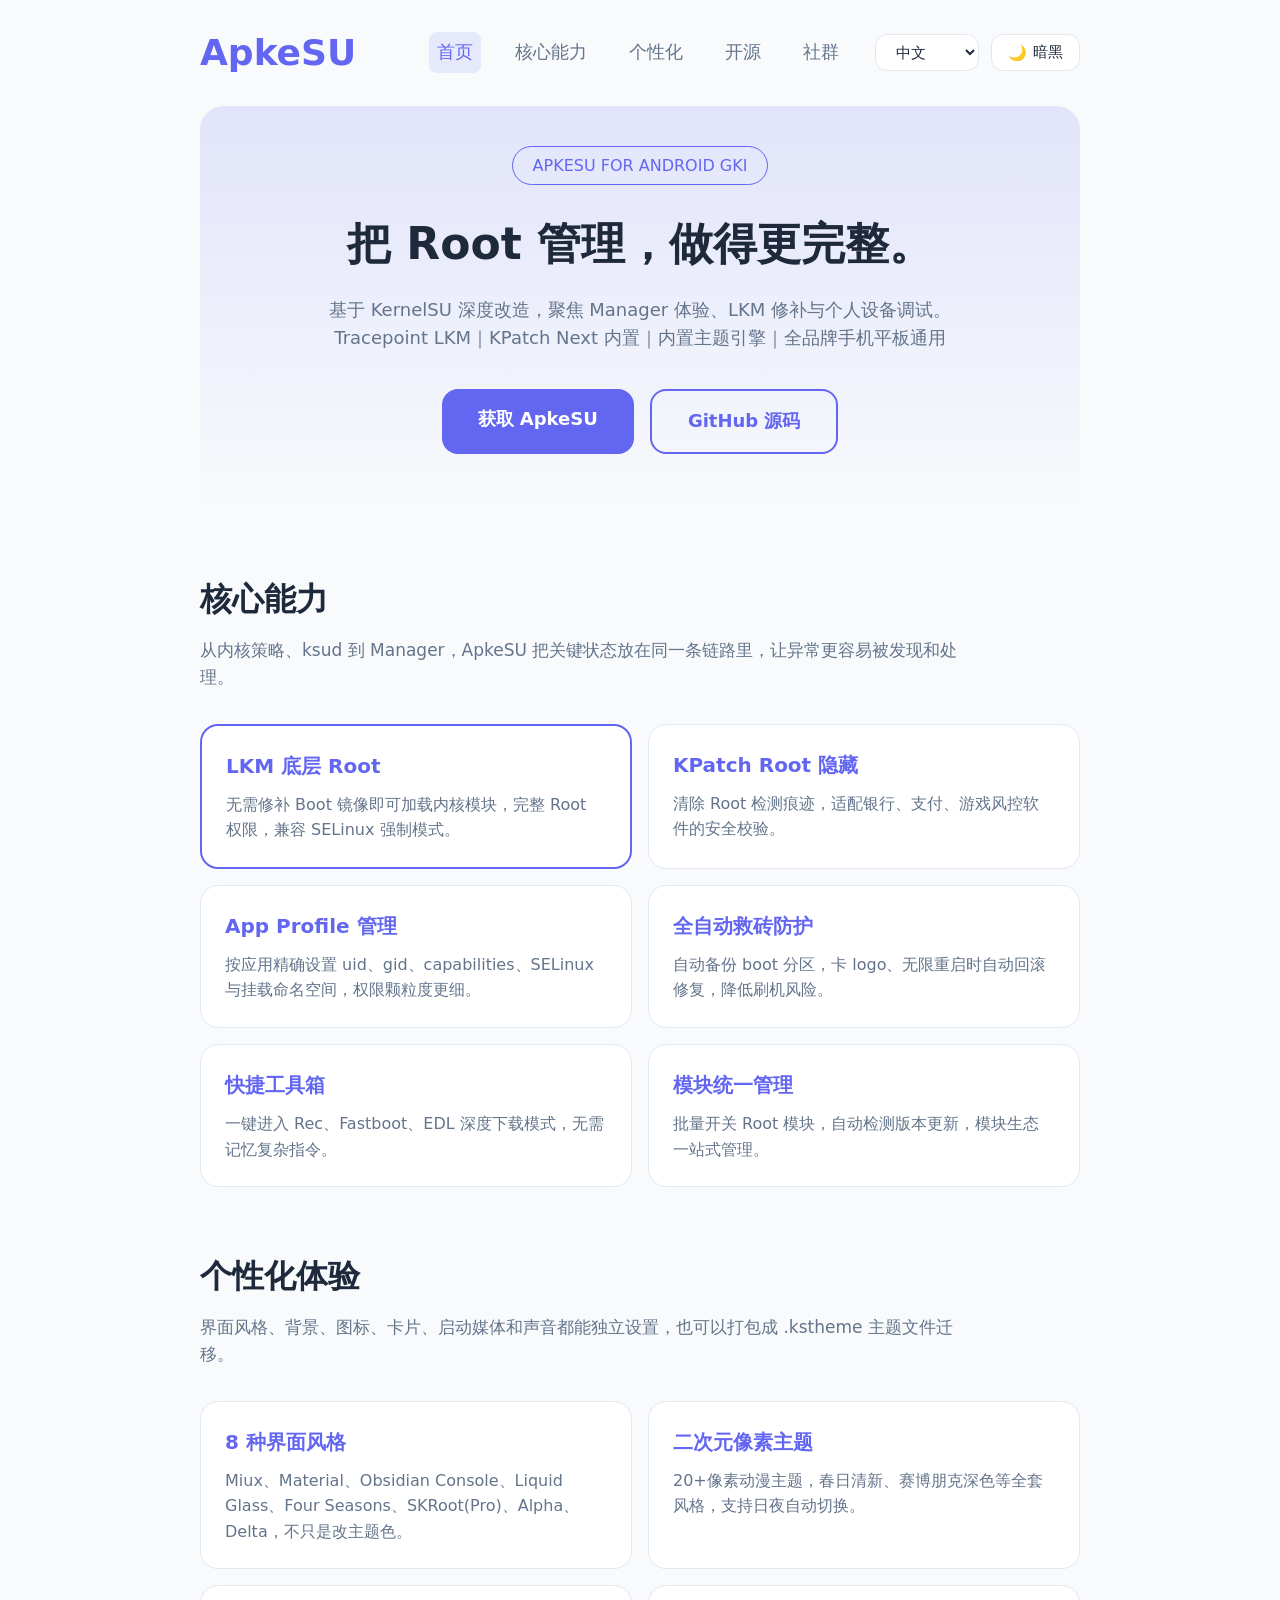
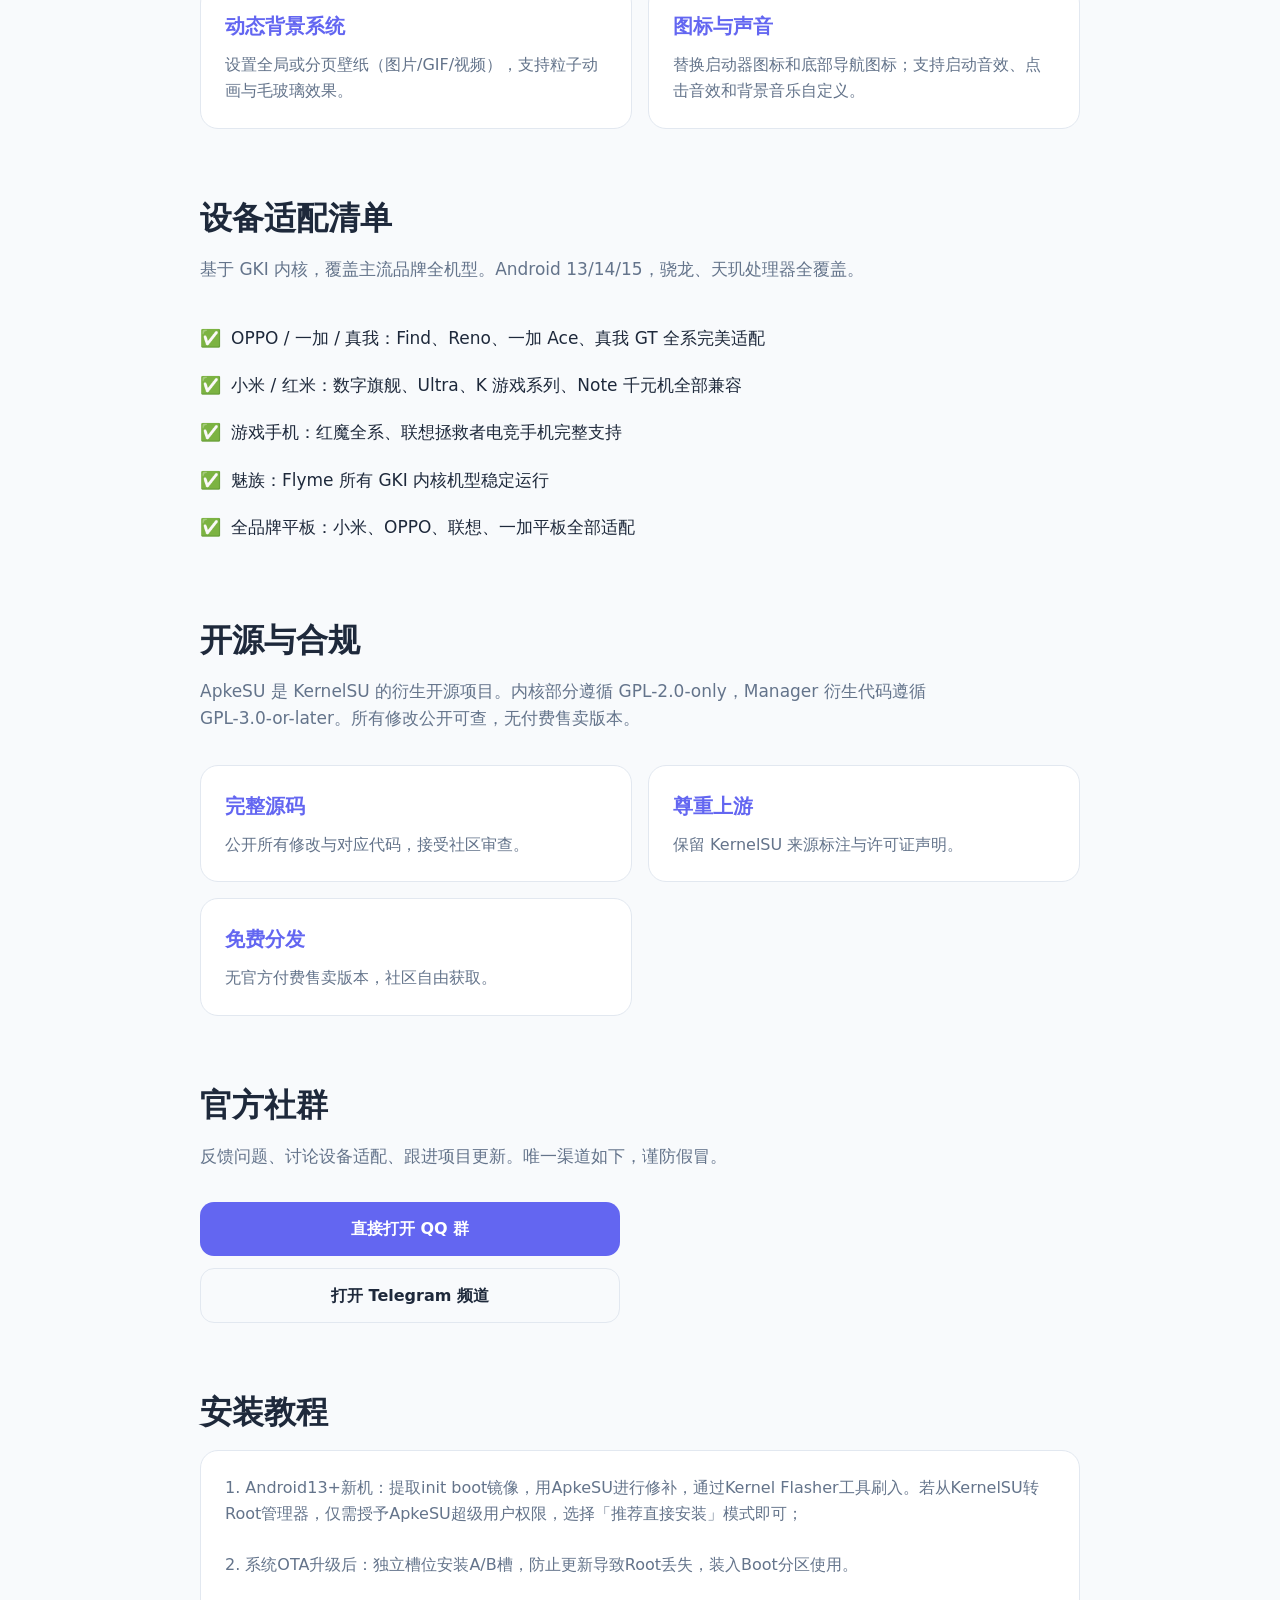
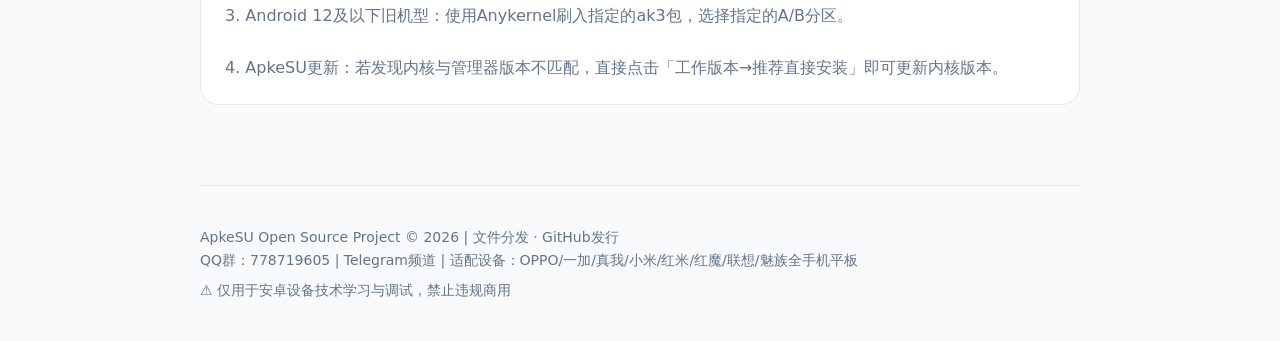
==== commit 24897ba0: "Update index.html" ====
--- a/index.html
+++ b/index.html
@@ -1,435 +1,632 @@
 <!DOCTYPE html>
 <html lang="zh-CN">
 <head>
-<meta name="baidu-site-verification" content="452b96c134e4d146f049eb3196571f1b" />
- 
-    <meta charset="UTF-8">
-    <meta name="viewport" content="width=device-width, initial-scale=1.0, maximum-scale=1.0, user-scalable=no">
-    <title>ApkeSU 官方下载站 | V2.6.0 32685</title>
-    <link rel="stylesheet" href="css/style.css">
+<meta charset="UTF-8">
+<meta name="viewport" content="width=device-width, initial-scale=1.0, maximum-scale=1.0, user-scalable=no">
+<title>ApkeSU</title>
+<style>
+:root {
+    --primary: #6366f1;
+    --primary-dark: #4f46e5;
+    --bg: #f8fafc;
+    --bg-card: #ffffff;
+    --border: #e2e8f0;
+    --text: #1e293b;
+    --text-muted: #64748b;
+    --shadow: 0 4px 24px rgba(0,0,0,0.06);
+}
+[data-theme="dark"] {
+    --bg: #0f172a;
+    --bg-card: #1e293b;
+    --border: #334155;
+    --text: #f1f5f9;
+    --text-muted: #94a3b8;
+}
+*{
+    margin:0;
+    padding:0;
+    box-sizing:border-box;
+}
+body {
+    font-family: system-ui, -apple-system, sans-serif;
+    background: var(--bg);
+    color: var(--text);
+    transition: background 0.3s ease, color 0.3s ease;
+    line-height:1.6;
+}
+.container{
+    max-width:920px;
+    margin:0 auto;
+    padding:0 20px;
+}
+/* 头部导航【修改核心】一左一右布局 */
+.header-bar{
+    display:flex;
+    justify-content: space-between;
+    align-items:center;
+    padding:24px 0;
+}
+.logo-title{
+    font-size:36px;
+    font-weight:800;
+    color:var(--primary);
+    text-decoration:none;
+}
+.header-right-wrap{
+    display:flex;
+    align-items:center;
+    gap:28px;
+}
+.nav-menu{
+    display:flex;
+    gap:26px;
+    align-items:center;
+}
+.nav-item{
+    font-size:18px;
+    color:var(--text-muted);
+    text-decoration:none;
+    padding:6px 8px;
+    border-radius:8px;
+    transition:0.2s;
+}
+.nav-item.active{
+    color:var(--primary);
+    background:rgba(99,102,241,0.12);
+}
+.nav-item:hover{
+    color:var(--primary);
+}
+.header-controls{
+    display:flex;
+    gap:12px;
+    align-items:center;
+}
+.lang-select {
+    background: var(--bg-card);
+    border: 1.5px solid var(--border);
+    border-radius: 12px;
+    padding: 8px 16px;
+    font-size:15px;
+    color: var(--text);
+    cursor: pointer;
+}
+.theme-toggle {
+    background: var(--bg-card);
+    border: 1.5px solid var(--border);
+    border-radius: 12px;
+    padding: 8px 16px;
+    font-size:15px;
+    color: var(--text);
+    cursor: pointer;
+    display:flex;
+    gap:6px;
+    align-items:center;
+}
+/* 顶部横幅区域 */
+.hero{
+    padding:40px 0 60px;
+    background: linear-gradient(180deg, rgba(99,102,241,0.15) 0%, transparent 100%);
+    border-radius:24px;
+    text-align:center;
+    margin-bottom:60px;
+}
+.hero-tag{
+    display:inline-block;
+    border:1px solid var(--primary);
+    color:var(--primary);
+    padding:6px 20px;
+    border-radius:99px;
+    font-size:16px;
+    margin-bottom:24px;
+}
+.hero h1{
+    font-size:44px;
+    margin-bottom:16px;
+}
+.hero-desc{
+    font-size:18px;
+    color:var(--text-muted);
+    max-width:720px;
+    margin:0 auto 36px;
+}
+.hero-buttons{
+    display:flex;
+    gap:16px;
+    justify-content:center;
+    flex-wrap:wrap;
+}
+.btn-primary{
+    background:var(--primary);
+    color:#fff;
+    padding:16px 36px;
+    border-radius:16px;
+    font-size:18px;
+    font-weight:600;
+    text-decoration:none;
+    transition:0.2s;
+}
+.btn-primary:hover{
+    background:var(--primary-dark);
+    transform:translateY(-2px);
+}
+.btn-outline{
+    background:transparent;
+    color:var(--primary);
+    border:2px solid var(--primary);
+    padding:16px 36px;
+    border-radius:16px;
+    font-size:18px;
+    font-weight:600;
+    text-decoration:none;
+    transition:0.2s;
+}
+.btn-outline:hover{
+    background:rgba(99,102,241,0.08);
+}
+/* 区块通用 */
+.section{
+    margin-bottom:64px;
+}
+.section-title{
+    font-size:32px;
+    margin-bottom:12px;
+    display:flex;
+    align-items:center;
+    gap:10px;
+}
+.section-desc{
+    color:var(--text-muted);
+    font-size:17px;
+    margin-bottom:32px;
+    max-width:760px;
+}
+/* 卡片网格 */
+.card-grid{
+    display:grid;
+    grid-template-columns: repeat(auto-fill, minmax(320px, 1fr));
+    gap:16px;
+}
+.card{
+    background:var(--bg-card);
+    border:1px solid var(--border);
+    border-radius:18px;
+    padding:24px;
+    transition:0.25s;
+}
+.card.active{
+    border:2px solid var(--primary);
+}
+.card:hover{
+    box-shadow:var(--shadow);
+}
+.card h3{
+    font-size:20px;
+    color:var(--primary);
+    margin-bottom:10px;
+}
+.card p{
+    color:var(--text-muted);
+}
+/* 适配清单 */
+.list-item{
+    display:flex;
+    gap:10px;
+    padding:10px 0;
+    font-size:17px;
+}
+.check-mark{
+    color:#22c55e;
+    font-weight:bold;
+}
+/* 社群按钮 */
+.comm-btn-group{
+    display:flex;
+    flex-direction:column;
+    gap:12px;
+    max-width:420px;
+}
+.comm-btn{
+    display:block;
+    width:100%;
+    text-align:center;
+    padding:14px;
+    border-radius:14px;
+    text-decoration:none;
+    font-weight:600;
+}
+.comm-btn.purple{
+    background:var(--primary);
+    color:#fff;
+}
+.comm-btn.ghost{
+    border:1.5px solid var(--border);
+    color:var(--text);
+}
+/* 页脚 */
+footer{
+    padding:40px 0;
+    margin-top:80px;
+    border-top:1px solid var(--border);
+    color:var(--text-muted);
+    font-size:14px;
+}
+/* 移动端适配 */
+@media(max-width:640px){
+    .hero h1{
+        font-size:32px;
+    }
+    .header-bar{
+        flex-direction:row !important;
+        gap:12px;
+    }
+    /* 手机隐藏顶部导航文字菜单 */
+    .nav-menu{
+        display:none;
+    }
+    .hero-buttons{
+        flex-direction:column;
+    }
+    .btn-primary,.btn-outline{
+        width:100%;
+    }
+}
+</style>
 </head>
 <body>
-
-<div class="toast" id="toast">复制成功！打开QQ粘贴即可访问</div>
-
-<!-- ── 导航栏 ── -->
-<nav>
-    <a href="#home" class="logo">ApkeSU</a>
-    <div class="nav-menu">
-        <a href="#home" class="active">首页</a>
-        <a href="#capabilities">核心能力</a>
-        <a href="#personalize">个性化</a>
-        <a href="#opensource">开源</a>
-        <a href="#community">社群</a>
-        <a href="#guide">教程</a>
-    </div>
-    <select class="lang-select" id="langSelect" onchange="switchLang(this.value)">
-        <option value="zh">中文</option>
-        <option value="en">English</option>
-        <option value="ja">日本語</option>
-        <option value="ko">한국어</option>
-    </select>
-    <button class="theme-toggle" onclick="toggleTheme()" id="themeBtn">
-        <span class="icon" id="themeIcon">🌙</span>
-        <span id="themeText">暗黑</span>
-    </button>
-</nav>
-
-<!-- ── 首屏 Banner ── -->
-<section class="banner" id="home">
-    <span class="badge">APKESU FOR ANDROID GKI</span>
-    <h1>
-        把 Root 管理，做得更完整。
-        <span data-i18n="banner-sub">基于 KernelSU 深度改造，聚焦 Manager 体验、LKM 修补与个人设备调试。</span>
-    </h1>
-    <p data-i18n="banner-desc">Tracepoint LKM｜KPatch Next 内置｜内置主题主题｜全品牌手机平板通用</p>
-    <div class="btn-group">
-        <a href="download.html" class="btn btn-primary" data-i18n="btn-download">获取 ApkeSU</a>
-        <a href="https://github.com/fixz232/ApkeSU" class="btn btn-secondary" data-i18n="btn-github">GitHub 源码</a>
-    </div>
-</section>
-
 <div class="container">
-
-    <!-- ── 核心能力 ── -->
-    <section class="card" id="capabilities">
-        <h2 data-i18n="cap-title">核心能力</h2>
-        <p data-i18n="cap-desc">从内核策略、ksud 到 Manager，ApkeSU 把关键状态放在同一条链路里，让异常更容易被发现和处理。</p>
-        <div class="grid">
-            <div class="grid-item">
-                <h3 data-i18n="cap-1-title">LKM 底层 Root</h3>
-                <p data-i18n="cap-1-desc">无需修补 Boot 镜像即可加载内核模块，完整 Root 权限，兼容 SELinux 强制模式。</p>
-            </div>
-            <div class="grid-item">
-                <h3 data-i18n="cap-2-title">KPatch Root 隐藏</h3>
-                <p data-i18n="cap-2-desc">清除 Root 检测痕迹，适配银行、支付、游戏风控软件的安全校验。</p>
-            </div>
-            <div class="grid-item">
-                <h3 data-i18n="cap-3-title">App Profile 管理</h3>
-                <p data-i18n="cap-3-desc">按应用精确设置 uid、gid、capabilities、SELinux 与挂载命名空间，权限颗粒度更细。</p>
-            </div>
-            <div class="grid-item">
-                <h3 data-i18n="cap-4-title">全自动救砖防护</h3>
-                <p data-i18n="cap-4-desc">自动备份 boot 分区，卡 logo、无限重启时自动回滚修复，降低刷机风险。</p>
-            </div>
-            <div class="grid-item">
-                <h3 data-i18n="cap-5-title">快捷工具箱</h3>
-                <p data-i18n="cap-5-desc">一键进入 Rec、Fastboot、EDL 深度下载模式，无需记忆复杂指令。</p>
-            </div>
-            <div class="grid-item">
-                <h3 data-i18n="cap-6-title">模块统一管理</h3>
-                <p data-i18n="cap-6-desc">批量开关 Root 模块，自动检测版本更新，模块生态一站式管理。</p>
-            </div>
+    <header class="header-bar">
+        <!-- 左侧Logo -->
+        <a href="index.html" class="logo-title">ApkeSU</a>
+        <!-- 右侧区域：导航菜单 + 语言、主题按钮 -->
+        <div class="header-right-wrap">
+            <nav class="nav-menu">
+                <a href="#" class="nav-item active">首页</a>
+                <a href="#cap-title" class="nav-item">核心能力</a>
+                <a href="#ui-title" class="nav-item">个性化</a>
+                <a href="#open-title" class="nav-item">开源</a>
+                <a href="#community-title" class="nav-item">社群</a>
+            </nav>
+            <div class="header-controls">
+                <select class="lang-select" id="langSelect" onchange="switchLang(this.value)">
+                    <option value="zh">中文</option>
+                    <option value="en">English</option>
+                    <option value="ja">日本語</option>
+                    <option value="ko">한국어</option>
+                </select>
+                <button class="theme-toggle" onclick="toggleTheme()" id="themeBtn">
+                    <span id="themeIcon">🌙</span>
+                    <span data-i18n="theme-dark">暗黑</span>
+                </button>
+            </div>
+        </div>
+    </header>
+
+    <section class="hero">
+        <div class="hero-tag">APKESU FOR ANDROID GKI</div>
+        <h1 data-i18n="hero-title">把 Root 管理，做得更完整。</h1>
+        <p class="hero-desc" data-i18n="hero-desc">基于 KernelSU 深度改造，聚焦 Manager 体验、LKM 修补与个人设备调试。<br>Tracepoint LKM｜KPatch Next 内置｜内置主题引擎｜全品牌手机平板通用</p>
+        <div class="hero-buttons">
+            <a href="download.html" class="btn-primary" data-i18n="btn-get">获取 ApkeSU</a>
+            <a href="https://github.com/fixz232/ApkeSU" target="_blank" class="btn-outline" data-i18n="btn-github">GitHub 源码</a>
         </div>
     </section>
 
-    <!-- ── 个性化 / 主题 ── -->
-    <section class="card" id="personalize">
-        <h2 data-i18n="personalize-title">个性化体验</h2>
-        <p data-i18n="personalize-desc">界面风格、背景、图标、卡片、启动媒体和声音都能独立设置，也可以打包成 .kstheme 主题文件迁移。</p>
-        <div class="grid">
-            <div class="grid-item">
-                <h3 data-i18n="pers-1-title">8 种界面风格</h3>
-                <p data-i18n="pers-1-desc">Miuix、Material、Obsidian Console、Liquid Glass、Four Seasons、SKRoot(Pro)、Alpha、Delta，不只是改主题色。</p>
-            </div>
-            <div class="grid-item">
-                <h3 data-i18n="pers-2-title">二次元像素主题</h3>
-                <p data-i18n="pers-2-desc">20+ 像素动漫主题，春日清新、赛博朋克深色等全套风格，支持日夜自动切换。</p>
-            </div>
-            <div class="grid-item">
-                <h3 data-i18n="pers-3-title">动态背景系统</h3>
-                <p data-i18n="pers-3-desc">设置全局或分页面壁纸（图片/GIF/视频），支持粒子动画与毛玻璃效果。</p>
-            </div>
-            <div class="grid-item">
-                <h3 data-i18n="pers-4-title">图标与声音</h3>
-                <p data-i18n="pers-4-desc">替换启动器图标和底部导航图标；支持启动音效、点击音效和背景音乐自定义。</p>
+    <section class="section" id="cap-title">
+        <h2 class="section-title" data-i18n="cap-title">核心能力</h2>
+        <p class="section-desc" data-i18n="cap-desc">从内核策略、ksud 到 Manager，ApkeSU 把关键状态放在同一条链路里，让异常更容易被发现和处理。</p>
+        <div class="card-grid">
+            <div class="card active">
+                <h3>LKM 底层 Root</h3>
+                <p data-i18n="card-lkm">无需修补 Boot 镜像即可加载内核模块，完整 Root 权限，兼容 SELinux 强制模式。</p>
+            </div>
+            <div class="card">
+                <h3>KPatch Root 隐藏</h3>
+                <p data-i18n="card-kpatch">清除 Root 检测痕迹，适配银行、支付、游戏风控软件的安全校验。</p>
+            </div>
+            <div class="card">
+                <h3>App Profile 管理</h3>
+                <p data-i18n="card-profile">按应用精确设置 uid、gid、capabilities、SELinux 与挂载命名空间，权限颗粒度更细。</p>
+            </div>
+            <div class="card">
+                <h3>全自动救砖防护</h3>
+                <p data-i18n="card-brick">自动备份 boot 分区，卡 logo、无限重启时自动回滚修复，降低刷机风险。</p>
+            </div>
+            <div class="card">
+                <h3>快捷工具箱</h3>
+                <p data-i18n="card-fastboot">一键进入 Rec、Fastboot、EDL 深度下载模式，无需记忆复杂指令。</p>
+            </div>
+            <div class="card">
+                <h3>模块统一管理</h3>
+                <p data-i18n="card-module">批量开关 Root 模块，自动检测版本更新，模块生态一站式管理。</p>
             </div>
         </div>
     </section>
 
-    <!-- ── 机型适配 ── -->
-    <section class="card" id="device">
-        <h2 data-i18n="device-title">设备适配清单</h2>
-        <p data-i18n="device-desc">基于 GKI 内核，覆盖主流品牌全机型。Android 13/14/15，骁龙、天玑处理器全覆盖。</p>
-        <ul class="device-list">
-            <li>✅ OPPO / 一加 / 真我：Find、Reno、一加 Ace、真我 GT 全系完美适配</li>
-            <li>✅ 小米 / 红米：数字旗舰、Ultra、K 游戏系列、Note 千元机全部兼容</li>
-            <li>✅ 游戏手机：红魔全系、联想拯救者电竞手机完整支持</li>
-            <li>✅ 魅族：Flyme 所有 GKI 内核机型稳定运行</li>
-            <li>✅ 全品牌平板：小米、OPPO、联想、一加平板全部适配</li>
-        </ul>
+    <section class="section" id="ui-title">
+        <h2 class="section-title" data-i18n="ui-title">个性化体验</h2>
+        <p class="section-desc" data-i18n="ui-desc">界面风格、背景、图标、卡片、启动媒体和声音都能独立设置，也可以打包成 .kstheme 主题文件迁移。</p>
+        <div class="card-grid">
+            <div class="card">
+                <h3>8 种界面风格</h3>
+                <p data-i18n="card-style">Miux、Material、Obsidian Console、Liquid Glass、Four Seasons、SKRoot(Pro)、Alpha、Delta，不只是改主题色。</p>
+            </div>
+            <div class="card">
+                <h3>二次元像素主题</h3>
+                <p data-i18n="card-anime">20+像素动漫主题，春日清新、赛博朋克深色等全套风格，支持日夜自动切换。</p>
+            </div>
+            <div class="card">
+                <h3>动态背景系统</h3>
+                <p data-i18n="card-bg">设置全局或分页壁纸（图片/GIF/视频），支持粒子动画与毛玻璃效果。</p>
+            </div>
+            <div class="card">
+                <h3>图标与声音</h3>
+                <p data-i18n="card-sound">替换启动器图标和底部导航图标；支持启动音效、点击音效和背景音乐自定义。</p>
+            </div>
+        </div>
     </section>
 
-    <!-- ── 开源 ── -->
-    <section class="card" id="opensource">
-        <h2 data-i18n="open-title">开源与合规</h2>
-        <p data-i18n="open-desc">ApkeSU 是 KernelSU 的衍生开源项目。内核部分遵循 GPL-2.0-only，Manager 衍生代码遵循 GPL-3.0-or-later。所有修改公开可查，无付费售卖版本。</p>
-        <div class="grid">
-            <div class="grid-item">
-                <h3 data-i18n="open-1-title">完整源码</h3>
-                <p data-i18n="open-1-desc">公开所有修改与对应代码，接受社区审查。</p>
-            </div>
-            <div class="grid-item">
-                <h3 data-i18n="open-2-title">尊重上游</h3>
-                <p data-i18n="open-2-desc">保留 KernelSU 来源标注与许可证声明。</p>
-            </div>
-            <div class="grid-item">
-                <h3 data-i18n="open-3-title">免费分发</h3>
-                <p data-i18n="open-3-desc">无官方付费售卖版本，社区自由获取。</p>
-            </div>
-        </div>
-        <p style="margin-top:20px">
-            <a href="https://github.com/fixz232/ApkeSU" target="_blank" class="btn btn-secondary" style="font-size:14px;padding:10px 20px;" data-i18n="btn-src">查看 GitHub 源码 ↗</a>
-        </p>
+    <section class="section">
+        <h2 class="section-title" data-i18n="device-title">设备适配清单</h2>
+        <p class="section-desc" data-i18n="device-desc">基于 GKI 内核，覆盖主流品牌全机型。Android 13/14/15，骁龙、天玑处理器全覆盖。</p>
+        <div>
+            <div class="list-item">
+                <span class="check-mark">✅</span>
+                <span data-i18n="dev-oppo">OPPO / 一加 / 真我：Find、Reno、一加 Ace、真我 GT 全系完美适配</span>
+            </div>
+            <div class="list-item">
+                <span class="check-mark">✅</span>
+                <span data-i18n="dev-xiaomi">小米 / 红米：数字旗舰、Ultra、K 游戏系列、Note 千元机全部兼容</span>
+            </div>
+            <div class="list-item">
+                <span class="check-mark">✅</span>
+                <span data-i18n="dev-game">游戏手机：红魔全系、联想拯救者电竞手机完整支持</span>
+            </div>
+            <div class="list-item">
+                <span class="check-mark">✅</span>
+                <span data-i18n="dev-meizu">魅族：Flyme 所有 GKI 内核机型稳定运行</span>
+            </div>
+            <div class="list-item">
+                <span class="check-mark">✅</span>
+                <span data-i18n="dev-tablet">全品牌平板：小米、OPPO、联想、一加平板全部适配</span>
+            </div>
+        </div>
     </section>
 
-    <!-- ── 社群 ── -->
-    <section class="card" id="community">
-        <h2 data-i18n="comm-title">官方社群</h2>
-        <p data-i18n="comm-desc">反馈问题、讨论设备适配、跟进项目更新，官方唯一渠道如下，谨防假冒。</p>
-        <div class="social-box">
-            <h3>👥 ApkeSU 官方 QQ 群（群号：778719605）</h3>
-            <div class="row-box">
-                <a href="https://qm.qq.com/q/8s8YlEntAI" target="_blank" class="social-link" data-i18n="qq-open">直接打开 QQ 群</a>
-                <button class="social-link copy" onclick="copyText('https://qm.qq.com/q/8s8YlEntAI','群链接复制成功，打开QQ粘贴加群')" data-i18n="qq-copy">复制群链接备用</button>
-            </div>
-
-            <h3 style="margin-top:20px;">📢 Telegram 官方频道</h3>
-            <p class="tip-text" data-i18n="tg-tip">点击直接跳转 TG 频道，无法跳转时复制完整链接打开 Telegram 加入</p>
-            <div class="row-box">
-                <a href="https://t.me/ApkeSu" target="_blank" class="social-link chan" data-i18n="tg-open">打开 TG 频道</a>
-                <button class="social-link copy" onclick="copyText('https://t.me/ApkeSu','TG频道链接复制成功，打开Telegram粘贴访问')" data-i18n="tg-copy">复制 TG 频道链接</button>
+    <section class="section" id="open-title">
+        <h2 class="section-title" data-i18n="open-title">开源与合规</h2>
+        <p class="section-desc" data-i18n="open-desc">ApkeSU 是 KernelSU 的衍生开源项目。内核部分遵循 GPL-2.0-only，Manager 衍生代码遵循 GPL-3.0-or-later。所有修改公开可查，无付费售卖版本。</p>
+        <div class="card-grid">
+            <div class="card">
+                <h3 data-i18n="open-src">完整源码</h3>
+                <p data-i18n="open-src-desc">公开所有修改与对应代码，接受社区审查。</p>
+            </div>
+            <div class="card">
+                <h3 data-i18n="open-up">尊重上游</h3>
+                <p data-i18n="open-up-desc">保留 KernelSU 来源标注与许可证声明。</p>
+            </div>
+            <div class="card">
+                <h3 data-i18n="open-free">免费分发</h3>
+                <p data-i18n="open-free-desc">无官方付费售卖版本，社区自由获取。</p>
             </div>
         </div>
     </section>
 
-    <!-- ── 安装教程 ── -->
-    <section class="card" id="guide">
-        <h2 data-i18n="guide-title">安装教程</h2>
-        <ol class="guide-list">
-            <li><strong data-i18n="guide-1-bold">Android 13+ 新机：</strong><span data-i18n="guide-1-desc">提取 init_boot 镜像，用 ApkeSU 进行修补，通过 Kernel Flasher 工具刷写。若从 KernelSU 转 Root 管理器，仅需授予 ApkeSU 超级用户权限，选择「推荐直接安装」模式即可。</span></li>
-            <li><strong data-i18n="guide-2-bold">系统 OTA 升级后：</strong><span data-i18n="guide-2-desc">独立槽位安装 A/B 槽位，防止更新导致 Root 丢失，转入 Boot 分区使用。</span></li>
-            <li><strong data-i18n="guide-3-bold">Android 12 及以下旧机型：</strong><span data-i18n="guide-3-desc">使用 AnyKernel 刷入指定的 ak3 包，选择指定的 A/B 分区。</span></li>
-            <li><strong data-i18n="guide-4-bold">ApkeSU 更新：</strong><span data-i18n="guide-4-desc">若发现内核与管理器版本不匹配，直接点击「工作中」→「推荐直接安装」即可更新内核版本。</span></li>
-        </ol>
+    <section class="section" id="community-title">
+        <h2 class="section-title" data-i18n="community-title">官方社群</h2>
+        <p class="section-desc" data-i18n="community-desc">反馈问题、讨论设备适配、跟进项目更新。唯一渠道如下，谨防假冒。</p>
+        <div class="comm-btn-group">
+            <a href="mqqapi://card/show_pslcard?src_type=internal&source=sharecard&version=1&uin=778719605" target="_blank" class="comm-btn purple" data-i18n="btn-qq">直接打开 QQ 群</a>
+            <a href="https://t.me/ApkeSU" target="_blank" class="comm-btn ghost" data-i18n="btn-tg">打开 Telegram 频道</a>
+        </div>
     </section>
 
+    <section class="section">
+        <h2 class="section-title" data-i18n="tutorial-title">安装教程</h2>
+        <div class="card">
+            <p data-i18n="tut1">1. Android13+新机：提取init boot镜像，用ApkeSU进行修补，通过Kernel Flasher工具刷入。若从KernelSU转Root管理器，仅需授予ApkeSU超级用户权限，选择「推荐直接安装」模式即可；</p>
+            <br>
+            <p data-i18n="tut2">2. 系统OTA升级后：独立槽位安装A/B槽，防止更新导致Root丢失，装入Boot分区使用。</p>
+            <br>
+            <p data-i18n="tut3">3. Android 12及以下旧机型：使用Anykernel刷入指定的ak3包，选择指定的A/B分区。</p>
+            <br>
+            <p data-i18n="tut4">4. ApkeSU更新：若发现内核与管理器版本不匹配，直接点击「工作版本→推荐直接安装」即可更新内核版本。</p>
+        </div>
+    </section>
+
+    <footer>
+        <p>ApkeSU Open Source Project © 2026 | 文件分发 · GitHub发行</p>
+        <p>QQ群：778719605 | Telegram频道 | 适配设备：OPPO/一加/真我/小米/红米/红魔/联想/魅族全手机平板</p>
+        <p style="margin-top:8px;">⚠️ 仅用于安卓设备技术学习与调试，禁止违规商用</p>
+    </footer>
 </div>
 
-<footer>
-    <p>ApkeSU Open Source Project &copy; 2026｜文件分发：GITHUB发行</p>
-    <p>
-        <a href="https://github.com/fixz232/ApkeSU" target="_blank">GitHub 源码</a>
-        &nbsp;|&nbsp; QQ 群：778719605
-        &nbsp;|&nbsp; <a href="https://t.me/ApkeSu" target="_blank">Telegram 频道</a>
-    </p>
-    <p style="margin-top:8px;color:var(--text-muted);" data-i18n="footer-dev">适配设备：OPPO / 一加 / 真我 / 小米 / 红米 / 红魔 / 联想 / 魅族 全手机平板</p>
-    <p style="margin-top:4px;color:var(--text-muted);font-size:12px;" data-i18n="footer-disclaimer">仅用于安卓设备技术学习调试，禁止违规商用</p>
-</footer>
-
-<script src="js/main.js"></script>
 <script>
-// ── 多语言字典 ──
+// 多语言字典 和 download.html 完全共用
 const i18n = {
     zh: {
-        'banner-sub': '基于 KernelSU 深度改造，聚焦 Manager 体验、LKM 修补与个人设备调试。',
-        'banner-desc': '版本 V2.6.0 (32685)｜Tracepoint LKM｜KPatch Next 内置｜20+ 像素动漫主题｜全品牌手机平板通用',
-        'btn-download': '获取 ApkeSU',
-        'btn-github': 'GitHub 源码',
-        'cap-title': '核心能力',
-        'cap-desc': '从内核策略、ksud 到 Manager，ApkeSU 把关键状态放在同一条链路里，让异常更容易被发现和处理。',
-        'cap-1-title': 'LKM 底层 Root',
-        'cap-1-desc': '无需修补 Boot 镜像即可加载内核模块，完整 Root 权限，兼容 SELinux 强制模式。',
-        'cap-2-title': 'KPatch Root 隐藏',
-        'cap-2-desc': '清除 Root 检测痕迹，适配银行、支付、游戏风控软件的安全校验。',
-        'cap-3-title': 'App Profile 管理',
-        'cap-3-desc': '按应用精确设置 uid、gid、capabilities、SELinux 与挂载命名空间，权限颗粒度更细。',
-        'cap-4-title': '全自动救砖防护',
-        'cap-4-desc': '自动备份 boot 分区，卡 logo、无限重启时自动回滚修复，降低刷机风险。',
-        'cap-5-title': '快捷工具箱',
-        'cap-5-desc': '一键进入 Rec、Fastboot、EDL 深度下载模式，无需记忆复杂指令。',
-        'cap-6-title': '模块统一管理',
-        'cap-6-desc': '批量开关 Root 模块，自动检测版本更新，模块生态一站式管理。',
-        'personalize-title': '个性化体验',
-        'personalize-desc': '界面风格、背景、图标、卡片、启动媒体和声音都能独立设置，也可以打包成 .kstheme 主题文件迁移。',
-        'pers-1-title': '8 种界面风格',
-        'pers-1-desc': 'Miuix、Material、Obsidian Console、Liquid Glass、Four Seasons、SKRoot(Pro)、Alpha、Delta，不只是改主题色。',
-        'pers-2-title': '二次元像素主题',
-        'pers-2-desc': '20+ 像素动漫主题，春日清新、赛博朋克深色等全套风格，支持日夜自动切换。',
-        'pers-3-title': '动态背景系统',
-        'pers-3-desc': '设置全局或分页面壁纸（图片/GIF/视频），支持粒子动画与毛玻璃效果。',
-        'pers-4-title': '图标与声音',
-        'pers-4-desc': '替换启动器图标和底部导航图标；支持启动音效、点击音效和背景音乐自定义。',
-        'device-title': '设备适配清单',
-        'device-desc': '基于 GKI 内核，覆盖主流品牌全机型。Android 13/14/15，骁龙、天玑处理器全覆盖。',
-        'open-title': '开源与合规',
-        'open-desc': 'ApkeSU 是 KernelSU 的衍生开源项目。内核部分遵循 GPL-2.0-only，Manager 衍生代码遵循 GPL-3.0-or-later。所有修改公开可查，无付费售卖版本。',
-        'open-1-title': '完整源码',
-        'open-1-desc': '公开所有修改与对应代码，接受社区审查。',
-        'open-2-title': '尊重上游',
-        'open-2-desc': '保留 KernelSU 来源标注与许可证声明。',
-        'open-3-title': '免费分发',
-        'open-3-desc': '无官方付费售卖版本，社区自由获取。',
-        'btn-src': '查看 GitHub 源码 ↗',
-        'comm-title': '官方社群',
-        'comm-desc': '反馈问题、讨论设备适配、跟进项目更新，官方唯一渠道如下，谨防假冒。',
-        'qq-tip': 'QQ 浏览器 / 原厂自带浏览器可直接打开；其他浏览器请复制链接到 QQ 内访问',
-        'qq-open': '直接打开 QQ 群',
-        'qq-copy': '复制群链接备用',
-        'tg-tip': '点击直接跳转 TG 频道，无法跳转时复制完整链接打开 Telegram 加入',
-        'tg-open': '打开 TG 频道',
-        'tg-copy': '复制 TG 频道链接',
-        'guide-title': '安装教程',
-        'guide-1-bold': 'Android 13+ 新机：',
-        'guide-1-desc': '提取 init_boot 镜像，用 ApkeSU 进行修补，通过 Kernel Flasher 工具刷写。若从 KernelSU 转 Root 管理器，仅需授予 ApkeSU 超级用户权限，选择「推荐直接安装」模式即可。',
-        'guide-2-bold': '系统 OTA 升级后：',
-        'guide-2-desc': '独立槽位安装 A/B 槽位，防止更新导致 Root 丢失，转入 Boot 分区使用。',
-        'guide-3-bold': 'Android 12 及以下旧机型：',
-        'guide-3-desc': '使用 AnyKernel 刷入指定的 ak3 包，选择指定的 A/B 分区。',
-        'guide-4-bold': 'ApkeSU 更新：',
-        'guide-4-desc': '若发现内核与管理器版本不匹配，直接点击「工作中」→「推荐直接安装」即可更新内核版本。',
-        'footer-dev': '适配设备：OPPO / 一加 / 真我 / 小米 / 红米 / 红魔 / 联想 / 魅族 全手机平板',
-        'footer-disclaimer': '仅用于安卓设备技术学习调试，禁止违规商用',
+        "theme-dark": "暗黑",
+        "theme-light": "亮色",
+        "hero-title": "把 Root 管理，做得更完整。",
+        "hero-desc": "基于 KernelSU 深度改造，聚焦 Manager 体验、LKM 修补与个人设备调试。\nTracepoint LKM｜KPatch Next 内置｜内置主题引擎｜全品牌手机平板通用",
+        "btn-get": "获取 ApkeSU",
+        "btn-github": "GitHub 源码",
+        "cap-title": "核心能力",
+        "cap-desc": "从内核策略、ksud 到 Manager，ApkeSU 把关键状态放在同一条链路里，让异常更容易被发现和处理。",
+        "card-lkm": "无需修补 Boot 镜像即可加载内核模块，完整 Root 权限，兼容 SELinux 强制模式。",
+        "card-kpatch": "清除 Root 检测痕迹，适配银行、支付、游戏风控软件的安全校验。",
+        "card-profile": "按应用精确设置 uid、gid、capabilities、SELinux 与挂载命名空间，权限颗粒度更细。",
+        "card-brick": "自动备份 boot 分区，卡 logo、无限重启时自动回滚修复，降低刷机风险。",
+        "card-fastboot": "一键进入 Rec、Fastboot、EDL 深度下载模式，无需记忆复杂指令。",
+        "card-module": "批量开关 Root 模块，自动检测版本更新，模块生态一站式管理。",
+        "ui-title": "个性化体验",
+        "ui-desc": "界面风格、背景、图标、卡片、启动媒体和声音都能独立设置，也可以打包成 .kstheme 主题文件迁移。",
+        "card-style": "Miux、Material、Obsidian Console、Liquid Glass、Four Seasons、SKRoot(Pro)、Alpha、Delta，不只是改主题色。",
+        "card-anime": "20+像素动漫主题，春日清新、赛博朋克深色等全套风格，支持日夜自动切换。",
+        "card-bg": "设置全局或分页壁纸（图片/GIF/视频），支持粒子动画与毛玻璃效果。",
+        "card-sound": "替换启动器图标和底部导航图标；支持启动音效、点击音效和背景音乐自定义。",
+        "device-title": "设备适配清单",
+        "device-desc": "基于 GKI 内核，覆盖主流品牌全机型。Android 13/14/15，骁龙、天玑处理器全覆盖。",
+        "dev-oppo": "OPPO / 一加 / 真我：Find、Reno、一加 Ace、真我 GT 全系完美适配",
+        "dev-xiaomi": "小米 / 红米：数字旗舰、Ultra、K 游戏系列、Note 千元机全部兼容",
+        "dev-game": "游戏手机：红魔全系、联想拯救者电竞手机完整支持",
+        "dev-meizu": "魅族：Flyme 所有 GKI 内核机型稳定运行",
+        "dev-tablet": "全品牌平板：小米、OPPO、联想、一加平板全部适配",
+        "open-title": "开源与合规",
+        "open-desc": "ApkeSU 是 KernelSU 的衍生开源项目。内核部分遵循 GPL-2.0-only，Manager 衍生代码遵循 GPL-3.0-or-later。所有修改公开可查，无付费售卖版本。",
+        "open-src": "完整源码",
+        "open-src-desc": "公开所有修改与对应代码，接受社区审查。",
+        "open-up": "尊重上游",
+        "open-up-desc": "保留 KernelSU 来源标注与许可证声明。",
+        "open-free": "免费分发",
+        "open-free-desc": "无官方付费售卖版本，社区自由获取。",
+        "community-title": "官方社群",
+        "community-desc": "反馈问题、讨论设备适配、跟进项目更新。唯一渠道如下，谨防假冒。",
+        "btn-qq": "直接打开 QQ 群",
+        "btn-tg": "打开 Telegram 频道",
+        "tutorial-title": "安装教程",
+        "tut1": "1. Android13+新机：提取init boot镜像，用ApkeSU进行修补，通过Kernel Flasher工具刷入。若从KernelSU转Root管理器，仅需授予ApkeSU超级用户权限，选择「推荐直接安装」模式即可；",
+        "tut2": "2. 系统OTA升级后：独立槽位安装A/B槽，防止更新导致Root丢失，装入Boot分区使用。",
+        "tut3": "3. Android 12及以下旧机型：使用Anykernel刷入指定的ak3包，选择指定的A/B分区。",
+        "tut4": "4. ApkeSU更新：若发现内核与管理器版本不匹配，直接点击「工作版本→推荐直接安装」即可更新内核版本。"
     },
     en: {
-        'banner-sub': 'Deeply modified based on KernelSU, focusing on Manager experience, LKM patching, and personal device debugging.',
-        'banner-desc': 'Version V2.6.0 (32685)｜Tracepoint LKM｜KPatch Next Built-in｜20+ Anime Pixel Themes｜Universal for All Brands',
-        'btn-download': 'Get ApkeSU',
-        'btn-github': 'GitHub Source',
-        'cap-title': 'Core Capabilities',
-        'cap-desc': 'From kernel policies and ksud to Manager, ApkeSU places key states in a single chain for easier anomaly detection and handling.',
-        'cap-1-title': 'LKM Root',
-        'cap-1-desc': 'Load kernel modules without patching boot images. Full Root access with SELinux enforcing mode compatibility.',
-        'cap-2-title': 'KPatch Root Hiding',
-        'cap-2-desc': 'Cleans Root detection traces, adapting to security checks in banking, payment, and gaming apps.',
-        'cap-3-title': 'App Profile Management',
-        'cap-3-desc': 'Precisely set uid, gid, capabilities, SELinux, and mount namespaces per app for finer-grained permission control.',
-        'cap-4-title': 'Auto Brick Recovery',
-        'cap-4-desc': 'Automatically backs up boot partition and rolls back on bootloop or stuck logo to reduce flashing risks.',
-        'cap-5-title': 'Quick Toolbox',
-        'cap-5-desc': 'One-click access to Recovery, Fastboot, and EDL deep download modes without complex commands.',
-        'cap-6-title': 'Module Management',
-        'cap-6-desc': 'Batch toggle Root modules, auto-detect updates, one-stop module ecosystem management.',
-        'personalize-title': 'Personalization',
-        'personalize-desc': 'Interface style, backgrounds, icons, cards, boot media, and sounds can all be configured independently. Export as .kstheme files.',
-        'pers-1-title': '8 Interface Styles',
-        'pers-1-desc': 'Miuix, Material, Obsidian Console, Liquid Glass, Four Seasons, SKRoot(Pro), Alpha, Delta — more than just color changes.',
-        'pers-2-title': 'Anime Pixel Themes',
-        'pers-2-desc': '20+ anime pixel themes including spring fresh and cyberpunk dark styles with day/night auto-switch.',
-        'pers-3-title': 'Dynamic Backgrounds',
-        'pers-3-desc': 'Set global or per-page wallpapers (image/GIF/video) with particle animations and frosted glass effects.',
-        'pers-4-title': 'Icons & Sounds',
-        'pers-4-desc': 'Replace launcher and bottom nav icons. Support boot sound, click sound, and background music customization.',
-        'device-title': 'Device Compatibility',
-        'device-desc': 'Based on GKI kernel, covering all flagship models from major brands. Android 13/14/15, Snapdragon & Dimensity full coverage.',
-        'open-title': 'Open Source',
-        'open-desc': 'ApkeSU is a derivative open-source project of KernelSU. Kernel part follows GPL-2.0-only, Manager code follows GPL-3.0-or-later. All modifications are publicly auditable.',
-        'open-1-title': 'Full Source',
-        'open-1-desc': 'All modifications and corresponding code are open for community review.',
-        'open-2-title': 'Respect Upstream',
-        'open-2-desc': 'KernelSU attribution and license declarations are preserved.',
-        'open-3-title': 'Free Distribution',
-        'open-3-desc': 'No paid official version. Freely available to the community.',
-        'btn-src': 'View GitHub Source ↗',
-        'comm-title': 'Community',
-        'comm-desc': 'Report issues, discuss device compatibility, follow project updates. Official channels only — beware of fakes.',
-        'qq-tip': 'QQ Browser / OEM browsers can open directly; other browsers copy the link to open in QQ.',
-        'qq-open': 'Open QQ Group',
-        'qq-copy': 'Copy Group Link',
-        'tg-tip': 'Click to open TG channel directly; if it fails, copy the link and open in Telegram.',
-        'tg-open': 'Open TG Channel',
-        'tg-copy': 'Copy TG Channel Link',
-        'guide-title': 'Installation Guide',
-        'guide-1-bold': 'Android 13+ New Devices:',
-        'guide-1-desc': 'Extract init_boot image, patch with ApkeSU, flash via Kernel Flasher. If migrating from KernelSU, grant Superuser permission and select "Recommended Direct Install".',
-        'guide-2-bold': 'After OTA Updates:',
-        'guide-2-desc': 'Use independent slot A/B installation to prevent Root loss after updates.',
-        'guide-3-bold': 'Android 12 and Below:',
-        'guide-3-desc': 'Use AnyKernel to flash the specified ak3 package, selecting the A/B partition.',
-        'guide-4-bold': 'ApkeSU Updates:',
-        'guide-4-desc': 'If kernel and Manager versions mismatch, click "Working" → "Recommended Direct Install" to update the kernel version.',
-        'footer-dev': 'Compatible: OPPO / OnePlus / Realme / Xiaomi / Redmi / RedMagic / Lenovo / Meizu phones & tablets',
-        'footer-disclaimer': 'For Android technical learning and debugging only. Commercial use prohibited.',
+        "theme-dark": "Dark",
+        "theme-light": "Light",
+        "hero-title": "Complete Root Management.",
+        "hero-desc": "Deeply modified based on KernelSU, focusing on Manager experience, LKM patching & device debugging.\nTracepoint LKM | Built-in KPatch Next | Theme Engine | Support all Android Phones & Tablets",
+        "btn-get": "Get ApkeSU",
+        "btn-github": "GitHub Source",
+        "cap-title": "Core Features",
+        "cap-desc": "From kernel policies, ksud to Manager, ApkeSU links all core states for easier error detection.",
+        "card-lkm": "Load kernel modules without boot image patch, full root access, fully compatible with enforcing SELinux.",
+        "card-kpatch": "Hide root traces, bypass security detection for banking, payment and game applications.",
+        "card-profile": "Fine-grained control over uid, gid, capabilities, SELinux and mount namespace for each app.",
+        "card-brick": "Auto backup boot partition, automatic rollback when bootloop occurs to reduce flashing risks.",
+        "card-fastboot": "One-click access to Rec, Fastboot, EDL mode without complicated commands.",
+        "card-module": "Batch toggle root modules, auto update detection, one-stop module management.",
+        "ui-title": "Customization",
+        "ui-desc": "Custom interface style, wallpaper, icons, startup media & sounds. Export and migrate as .kstheme file.",
+        "card-style": "8 built-in UI themes: Miux, Material, Obsidian Console, Liquid Glass, Four Seasons, SKRoot(Pro), Alpha, Delta.",
+        "card-anime": "20+ pixel anime themes, light/dark mode auto switch.",
+        "card-bg": "Global/page wallpaper support (Image/GIF/Video), particle animation & frosted glass effect.",
+        "card-sound": "Custom launcher icon, navigation icon, startup sound & background music.",
+        "device-title": "Device Compatibility",
+        "device-desc": "Built on GKI kernel, Android 13~15, fully support Snapdragon & Dimensity chipsets.",
+        "dev-oppo": "OPPO / OnePlus / Realme: Find, Reno, Ace, GT series fully supported",
+        "dev-xiaomi": "Xiaomi / Redmi: Flagship, Ultra, K & Note series compatible",
+        "dev-game": "Gaming Phones: RedMagic, Lenovo Legion full support",
+        "dev-meizu": "Meizu: All Flyme GKI devices stable",
+        "dev-tablet": "Tablets: Xiaomi, OPPO, Lenovo, OnePlus all compatible",
+        "open-title": "Open Source & License",
+        "open-desc": "ApkeSU is a derivative project of KernelSU. Kernel: GPL-2.0-only, Manager: GPL-3.0-or-later. Fully open source, no paid version.",
+        "open-src": "Full Source Code",
+        "open-src-desc": "All modifications are public for community audit.",
+        "open-up": "Respect Upstream",
+        "open-up-desc": "Keep original KernelSU copyright & license statement.",
+        "open-free": "Free Distribution",
+        "open-free-desc": "No official paid versions, available for free to community.",
+        "community-title": "Official Community",
+        "community-desc": "Report bugs, discuss device support & track updates. Beware of fake groups.",
+        "btn-qq": "Open QQ Group",
+        "btn-tg": "Open Telegram Channel",
+        "tutorial-title": "Installation Guide",
+        "tut1": "1. Android13+ new device: Extract init boot image, patch with ApkeSU, flash via Kernel Flasher. Migrate from KernelSU: grant root permission then select Recommended Install.",
+        "tut2": "2. After OTA update: Install on separate A/B slot to avoid root loss.",
+        "tut3": "3. Android12 or older: Flash ak3 package via Anykernel, select proper A/B partition.",
+        "tut4": "4. ApkeSU Update: If kernel & manager mismatch, use Recommended Install to update kernel."
     },
     ja: {
-        'banner-sub': 'KernelSUを深く改修し、Manager体験・LKMパッチ・個人デバイスデバッグに注力。',
-        'banner-desc': 'バージョン V2.6.0 (32685)｜Tracepoint LKM｜KPatch Next内蔵｜20+ アニメ像素テーマ｜全ブランド対応',
-        'btn-download': 'ApkeSUを入手',
-        'btn-github': 'GitHubソース',
-        'cap-title': 'コア機能',
-        'cap-desc': 'カーネルポリシーからksud、Managerまで、ApkeSUは关键な状態を1本のチェーンに配置し、異常を発見・処理しやすくします。',
-        'cap-1-title': 'LKM Root',
-        'cap-1-desc': 'Bootイメージを修正せずにカーネルモジュールをロード。完全なRoot権限、SELinux enforcingモード互換。',
-        'cap-2-title': 'KPatch Root非表示',
-        'cap-2-desc': 'Root検出痕跡を除去し、銀行・決済・ゲームのセキュリティチェックに適応。',
-        'cap-3-title': 'App Profile管理',
-        'cap-3-desc': 'アプリごとにuid、gid、capabilities、SELinux、マウント名前空間を精密に設定。',
-        'cap-4-title': '自動救砖防護',
-        'cap-4-desc': 'bootパーティションを自動バックアップし、ブートループ時に自動ロールバック。',
-        'cap-5-title': 'クイック工具箱',
-        'cap-5-desc': 'Rec、Fastboot、EDL_deep downloadモードにワンクリックでアクセス。',
-        'cap-6-title': 'モジュール統合管理',
-        'cap-6-desc': 'Rootモジュールの一括ON/OFF、バージョン自動検出、モジュールエコシステム一元管理。',
-        'personalize-title': 'パーソナライズ',
-        'personalize-desc': 'UIスタイル、背景、アイコン、カード、起動メディア、音を個別設定可能。.ksthemeファイルで移行も。',
-        'pers-1-title': '8種類のUIスタイル',
-        'pers-1-desc': 'Miuix、Material、Obsidian Console、Liquid Glass、Four Seasons、SKRoot(Pro)、Alpha、Delta。',
-        'pers-2-title': 'アニメ像素テーマ',
-        'pers-2-desc': '20+ アニメ像素テーマ、春日クリア・サイバーパンク暗系など。日夜自動切替対応。',
-        'pers-3-title': 'ダイナミック背景',
-        'pers-3-desc': 'グローバルまたはページ別ウォールペーパー設定（画像/GIF/動画）、パーティクルアニメーション対応。',
-        'pers-4-title': 'アイコンと音声',
-        'pers-4-desc': 'ランチャーアイコン・下部ナビアイコン交換。起動音・クリック音・BGMカスタム対応。',
-        'device-title': '対応デバイス',
-        'device-desc': 'GKIカーネルベース、主要ブランド全機種対応。Android 13/14/15、Snapdragon・Dimensity全カバー。',
-        'open-title': 'オープンソース',
-        'open-desc': 'ApkeSUはKernelSUの派生オープンソースプロジェクト。カーネル部分はGPL-2.0-only、ManagerコードはGPL-3.0-or-later。',
-        'open-1-title': '完全ソース公開',
-        'open-1-desc': 'すべての修正と対応コードを公開し、コミュニティ審査に耐える。',
-        'open-2-title': 'アップストリーム尊重',
-        'open-2-desc': 'KernelSUの出典表示とライセンス声明を保持。',
-        'open-3-title': '無料配布',
-        'open-3-desc': '有料正式版なし。コミュニティが自由に取得可能。',
-        'btn-src': 'GitHubソースを見る ↗',
-        'comm-title': 'コミュニティ',
-        'comm-desc': '問題報告・デバイス互換性議論・プロジェクト更新フォロー。公式チャンネルのみ利用してください。',
-        'qq-tip': 'QQブラウザ/ OEMブラウザで直接開けます。他のブラウザはQQ内でリンクを開いてください。',
-        'qq-open': 'QQグループを開く',
-        'qq-copy': 'グループリンクをコピー',
-        'tg-tip': 'クリックでTGチャンネルに直接ジャンプ。失敗時はリンクをコピーしてTelegramで開いてください。',
-        'tg-open': 'TGチャンネルを開く',
-        'tg-copy': 'TGチャンネルリンクをコピー',
-        'guide-title': 'インストールガイド',
-        'guide-1-bold': 'Android 13+ 新機種：',
-        'guide-1-desc': 'init_bootイメージを抽出し、ApkeSUでパッチ適用後、Kernel Flasherでフラッシュ。KernelSU移行時はSuperuser権限を付与し「推奨直接インストール」を選択。',
-        'guide-2-bold': 'OTAアッブデート後：',
-        'guide-2-desc': '独立スロットA/Bインストールで、アップデート後のRoot喪失を防ぐ。',
-        'guide-3-bold': 'Android 12及以下旧機種：',
-        'guide-3-desc': 'AnyKernelを使用して指定ak3パッケージをフラッシュし、A/Bパーティションを選択。',
-        'guide-4-bold': 'ApkeSU更新：',
-        'guide-4-desc': 'カーネルとManagerのバージョンが不一致の場合は「作業中」→「推奨直接インストール」をクリックして更新。',
-        'footer-dev': '対応デバイス：OPPO / 一加 / 真我 / 小米 / 红米 / 红魔 / 联想 / 魅族 全手机平板',
-        'footer-disclaimer': 'Android技術学習・デバッグ専用。商業利用を禁止します。',
+        "theme-dark": "ダーク",
+        "theme-light": "ライト",
+        "hero-title": "Root管理をより完成させる。",
+        "hero-desc": "KernelSUを深く改良。Manager操作性・LKMパッチ・デバッグに特化。\nTracepoint LKM｜KPatch Next内蔵｜テーマエンジン｜全機種スマホ・タブレット対応",
+        "btn-get": "ApkeSUを取得",
+        "btn-github": "GitHubソース",
+        "cap-title": "コア機能",
+        "cap-desc": "カーネル設定、ksud、Managerまで一貫した構成で異常検知を容易に。",
+        "card-lkm": "Bootイメージ無修正でカーネルモジュールロード。完全Root権限、SELinux強制モード対応。",
+        "card-kpatch": "Root痕跡を隠蔽、銀行・決済・ゲームのセキュリティチェックに対応。",
+        "card-profile": "アプリ毎にuid/gid/SELinux/名前空間を細かく設定可能。",
+        "card-brick": "bootパーティション自動バックアップ、起動ループ時自動ロールバック。",
+        "card-fastboot": "Rec/Fastboot/EDLモードをワンクリック起動。",
+        "card-module": "Rootモジュール一括管理、自動アップデート検出。",
+        "ui-title": "カスタマイズ",
+        "ui-desc": "UI、壁紙、アイコン、サウンドを自由設定。.kstheme形式でエクスポート可能。",
+        "card-style": "8種類UIテーマ内蔵",
+        "card-anime": "20種類以上アニメピクセルテーマ、昼夜自動切り替え",
+        "card-bg": "画像/GIF/動画壁紙、パーティクル・すりガラスエフェクト",
+        "card-sound": "アイコン・起動音・BGMカスタマイズ",
+        "device-title": "対応機種",
+        "device-desc": "GKIカーネル、Android13～15、Snapdragon・Dimensity全対応",
+        "dev-oppo": "OPPO/OnePlus/Realme 全シリーズ動作確認",
+        "dev-xiaomi": "Xiaomi/Redmi フラッグシップ・K/Noteシリーズ対応",
+        "dev-game": "ゲーミングスマホ：RedMagic、Lenovo Legion対応",
+        "dev-meizu": "Meizu Flyme GKI機種安定動作",
+        "dev-tablet": "各社タブレット対応",
+        "open-title": "オープンソース・ライセンス",
+        "open-desc": "ApkeSUはKernelSU派生プロジェクト。カーネルGPL-2.0-only、Manager GPL-3.0-or-later。有料版なし。",
+        "open-src": "完全ソース公開",
+        "open-src-desc": "すべての変更点が公開されコミュニティによるレビュー可能",
+        "open-up": "上流プロジェクト尊重",
+        "open-up-desc": "KernelSU著作権・ライセンス表記を保持",
+        "open-free": "無料配布",
+        "open-free-desc": "公式有料版は存在せずコミュニティに無償提供",
+        "community-title": "公式コミュニティ",
+        "community-desc": "不具合報告・機種情報交換。偽グループに注意。",
+        "btn-qq": "QQグループを開く",
+        "btn-tg": "Telegramチャンネルを開く",
+        "tutorial-title": "インストール手順",
+        "tut1": "1. Android13以降新機種：init bootイメージ抽出→ApkeSUでパッチ→Kernel Flasherで書き込み。KernelSUから移行時はRoot権限付与後推奨インストールを選択。",
+        "tut2": "2. OTA更新後：A/Bスロットに別途インストールしRoot消失を防ぐ。",
+        "tut3": "3. Android12以前：Anykernel経由ak3パッケージを書き込み。",
+        "tut4": "4. 更新：カーネルとManagerバージョン不一致時は推奨インストールでカーネル更新。"
     },
     ko: {
-        'banner-sub': 'KernelSU 기반 심층 수정, Manager 경험, LKM 패치, 개인 디바이스 디버깅에 집중.',
-        'banner-desc': '버전 V2.6.0 (32685)｜Tracepoint LKM｜KPatch Next 내장｜20+ 애니메이션 픽셀 테마｜전 브랜드 지원',
-        'btn-download': 'ApkeSU 받기',
-        'btn-github': 'GitHub 소스',
-        'cap-title': '핵심 기능',
-        'cap-desc': '커널 정책, ksud, Manager까지, ApkeSU는 핵심 상태를 하나의 체인에 배치하여 이상 탐지 및 처리를 쉽게 합니다.',
-        'cap-1-title': 'LKM Root',
-        'cap-1-desc': '부트 이미지 패치 없이 커널 모듈 로드. 완전한 Root 권한, SELinux enforcing 모드 호환.',
-        'cap-2-title': 'KPatch Root 숨기기',
-        'cap-2-desc': 'Root 감지 흔적 제거, 은행/결제/게임 보안 검사에 적응.',
-        'cap-3-title': 'App Profile 관리',
-        'cap-3-desc': '앱별로 uid, gid, capabilities, SELinux, 마운트 네임스페이스 정밀 설정.',
-        'cap-4-title': '자동 백업 복구',
-        'cap-4-desc': 'boot 파티션 자동 백업, 부트루프 시 자동 롤백.',
-        'cap-5-title': '빠른 공구상자',
-        'cap-5-desc': 'Rec, Fastboot, EDL 심층 다운로드 모드로 원클릭 접근.',
-        'cap-6-title': '모듈 통합 관리',
-        'cap-6-desc': 'Root 모듈 일괄 ON/OFF, 버전 자동 감지, 모듈 생태계 원터치 관리.',
-        'personalize-title': '개인화',
-        'personalize-desc': 'UI 스타일, 배경, 아이콘, 카드, 부팅 미디어, 사운드를 개별 설정 가능. .kstheme 파일로 이전.',
-        'pers-1-title': '8종 UI 스타일',
-        'pers-1-desc': 'Miuix, Material, Obsidian Console, Liquid Glass, Four Seasons, SKRoot(Pro), Alpha, Delta.',
-        'pers-2-title': '애니메이션 픽셀 테마',
-        'pers-2-desc': '20+ 애니메이션 픽셀 테마, 봄 클리어/사이버펑크 다크 스타일. 주야 자동 전환 지원.',
-        'pers-3-title': '다이나믹 배경',
-        'pers-3-desc': '글로벌 또는 페이지별 벽지 설정(이미지/GIF/영상), 입자 애니메이션 지원.',
-        'pers-4-title': '아이콘과 음성',
-        'pers-4-desc': '런처 아이콘·하단 네비 아이콘 교체. 부팅음·클릭음·BGM 커스텀 지원.',
-        'device-title': '지원 기기',
-        'device-desc': 'GKI 커널 기반, 주요 브랜드 전 기종 지원. Android 13/14/15, Snapdragon·Dimensity 전체 커버.',
-        'open-title': '오픈소스',
-        'open-desc': 'ApkeSU는 KernelSU 파생 오픈소스 프로젝트. 커널 부분은 GPL-2.0-only, Manager 코드는 GPL-3.0-or-later.',
-        'open-1-title': '완전 소스 공개',
-        'open-1-desc': '모든 수정과 대응 코드를 공개하여 커뮤니티 심사에 대응.',
-        'open-2-title': '업스트림 존중',
-        'open-2-desc': 'KernelSU 출처 표시와 라이선스 선언을 유지.',
-        'open-3-title': '무료 배포',
-        'open-3-desc': '유료 공식 버전 없음. 커뮤니티가 자유롭게 획득 가능.',
-        'btn-src': 'GitHub 소스 보기 ↗',
-        'comm-title': '커뮤니티',
-        'comm-desc': '문제 보고·기기 호환성 논의·프로젝트 업데이트 팔로우. 공식 채널만 이용하세요.',
-        'qq-tip': 'QQ 브라우저/OEM 브라우저로 직접 열 수 있습니다. 다른 브라우저는 QQ에서 링크를 엽니다.',
-        'qq-open': 'QQ 그룹 열기',
-        'qq-copy': '그룹 링크 복사',
-        'tg-tip': '클릭으로 TG 채널로 직접 점프. 실패 시 링크를 복사하여 Telegram에서 엽니다.',
-        'tg-open': 'TG 채널 열기',
-        'tg-copy': 'TG 채널 링크 복사',
-        'guide-title': '설치 가이드',
-        'guide-1-bold': 'Android 13+ 신규 기기:',
-        'guide-1-desc': 'init_boot 이미지 추출 후 ApkeSU로 패치 적용, Kernel Flasher로 플래시. KernelSU 이전 시 Superuser 권한 부여 후 "권장 직접 설치" 선택.',
-        'guide-2-bold': 'OTA 업그레이드 후:',
-        'guide-2-desc': '독립 슬롯 A/B 설치를 통해 업그레이드 후 Root 손실 방지.',
-        'guide-3-bold': 'Android 12 이하 구형 기기:',
-        'guide-3-desc': 'AnyKernel 사용하여 지정 ak3 패키지 플래시, A/B 파티션 선택.',
-        'guide-4-bold': 'ApkeSU 업데이트:',
-        'guide-4-desc': '커널과 Manager 버전 불일치 시 "작업 중" → "권장 직접 설치" 클릭하여 업데이트.',
-        'footer-dev': '지원 기기：OPPO / 一加 / 真我 / 小米 / 红米 / 红魔 / 联想 / 魅族 전手机平板',
-        'footer-disclaimer': 'Android 기술 학습·디버깅 전용. 상업적 사용 금지.',
+        "theme-dark": "어둡게",
+        "theme-light": "밝게",
+        "hero-title": "루트 관리를 완성하다.",
+        "hero-desc": "KernelSU 기반 심층 개선. Manager 경험, LKM 패치 및 기기 디버깅 최적화.\nTracepoint LKM｜KPatch Next 내장｜테마 엔진｜모든 안드로이드 폰/태블릿 지원",
+        "btn-get": "ApkeSU 다운로드",
+        "btn-github": "GitHub 소스",
+        "cap-title": "핵심 기능",
+        "cap-desc": "커널 정책, ksud, Manager까지 일관된 흐름으로 오류를 쉽게 감지.",
+        "card-lkm": "부트 이미지 수정 없이 커널 모듈 로드, 완전 루트 권한, SELinux 강제 모드 호환.",
+        "card-kpatch": "루트 흔적을 숨기고 은행, 결제, 게임 보안 검사 우회.",
+        "card-profile": "앱별로 uid, gid, SELinux, 네임스페이스 정밀 설정.",
+        "card-brick": "boot 파티션 자동 백업, 부트루프 발생 시 자동 롤백.",
+        "card-fastboot": "Rec, Fastboot, EDL 모드 원클릭 진입.",
+        "card-module": "루트 모듈 일괄 관리, 업데이트 자동 감지.",
+        "ui-title": "커스터마이징",
+        "ui-desc": "화면 테마, 배경화면, 아이콘, 효과음 설정 가능. .kstheme 파일로 이전.",
+        "card-style": "8가지 기본 UI 테마 제공",
+        "card-anime": "20개 이상 픽셀 애니 테마, 주야 자동 전환",
+        "card-bg": "사진/GIF/영상 배경화면, 입자 및 유리 효과 지원",
+        "card-sound": "아이콘, 시작 효과음, 배경음악 변경 가능",
+        "device-title": "지원 기기",
+        "device-desc": "GKI 커널 기반 Android13~15, 스냅드래곤, 디멘시티 전 지원",
+        "dev-oppo": "OPPO / 원플러스 / 리얼미 전 시리즈 호환",
+        "dev-xiaomi": "샤오미 / 레드미 플래그십, K, Note 시리즈 지원",
+        "dev-game": "게임폰: 레드매직, 레노버 리전 지원",
+        "dev-meizu": "메이주 Flyme GKI 기기 안정 작동",
+        "dev-tablet": "태블릿 전 모델 호환",
+        "open-title": "오픈소스 및 라이선스",
+        "open-desc": "ApkeSU는 KernelSU 파생 프로젝트. 커널 GPL-2.0-only, 매니저 GPL-3.0-or-later, 유료 버전 없음.",
+        "open-src": "전체 소스 공개",
+        "open-src-desc": "모든 수정 내용 공개로 커뮤니티 검증 가능",
+        "open-up": "상류 프로젝트 존중",
+        "open-up-desc": "KernelSU 저작권 및 라이선스 표기 유지",
+        "open-free": "무료 배포",
+        "open-free-desc": "공식 유료판 없으며 커뮤니티에 무상 제공",
+        "community-title": "공식 커뮤니티",
+        "community-desc": "버그 신고, 기기 정보 공유. 가짜 그룹 주의.",
+        "btn-qq": "QQ 그룹 열기",
+        "btn-tg": "텔레그램 채널 열기",
+        "tutorial-title": "설치 가이드",
+        "tut1": "1. Android13 이상 새 기기: init boot 이미지 추출 → ApkeSU 패치 → Kernel Flasher로 플래싱. KernelSU에서 이전시 루트 권한 부여 후 권장 설치 선택.",
+        "tut2": "2. OTA 업데이트 후: 별도 A/B 슬롯에 설치해 루트 유실 방지.",
+        "tut3": "3. Android12 이하 구 기기: Anykernel로 ak3 패키지 플래싱.",
+        "tut4": "4. 업데이트: 커널과 매니저 버전 불일치 시 권장 설치로 커널 업데이트."
     }
 };
 
@@ -442,38 +639,45 @@
     document.querySelectorAll('[data-i18n]').forEach(el => {
         const key = el.getAttribute('data-i18n');
         if (dict[key]) {
-            if (el.tagName === 'INPUT' || el.tagName === 'TEXTAREA') {
-                el.placeholder = dict[key];
-            } else {
-                el.textContent = dict[key];
-            }
+            el.innerHTML = dict[key];
         }
     });
     localStorage.setItem('apkesu_lang', lang);
 }
 
-// ── 日月开关 ──
 function toggleTheme() {
     const html = document.documentElement;
     const isDark = html.getAttribute('data-theme') === 'dark';
-    html.setAttribute('data-theme', isDark ? 'light' : 'dark');
-    document.getElementById('themeIcon').textContent = isDark ? '🌙' : '☀️';
-    document.getElementById('themeText').textContent = isDark ? '暗黑' : '亮色';
-    localStorage.setItem('apkesu_theme', isDark ? 'light' : 'dark');
-}
-
-// ── 初始化 ──
+    const nextDark = !isDark;
+    if(nextDark){
+        html.setAttribute('data-theme', 'dark');
+        document.getElementById('themeIcon').textContent = '☀️';
+        document.querySelector('[data-i18n="theme-dark"]').innerText = i18n[currentLang]['theme-light'];
+    }else{
+        html.removeAttribute('data-theme');
+        document.getElementById('themeIcon').textContent = '🌙';
+        document.querySelector('[data-i18n="theme-dark"]').innerText = i18n[currentLang]['theme-dark'];
+    }
+    localStorage.setItem('apkesu_theme', nextDark ? 'dark' : 'light');
+}
+
+// 初始化 与download.html共享本地存储
 (function init() {
     const savedTheme = localStorage.getItem('apkesu_theme');
     const savedLang = localStorage.getItem('apkesu_lang');
+
     if (savedTheme === 'dark') {
         document.documentElement.setAttribute('data-theme', 'dark');
         document.getElementById('themeIcon').textContent = '☀️';
-        document.getElementById('themeText').textContent = '亮色';
-    }
+    } else {
+        document.getElementById('themeIcon').textContent = '🌙';
+    }
+
     if (savedLang && i18n[savedLang]) {
         document.getElementById('langSelect').value = savedLang;
         switchLang(savedLang);
+    }else{
+        switchLang('zh');
     }
 })();
 </script>
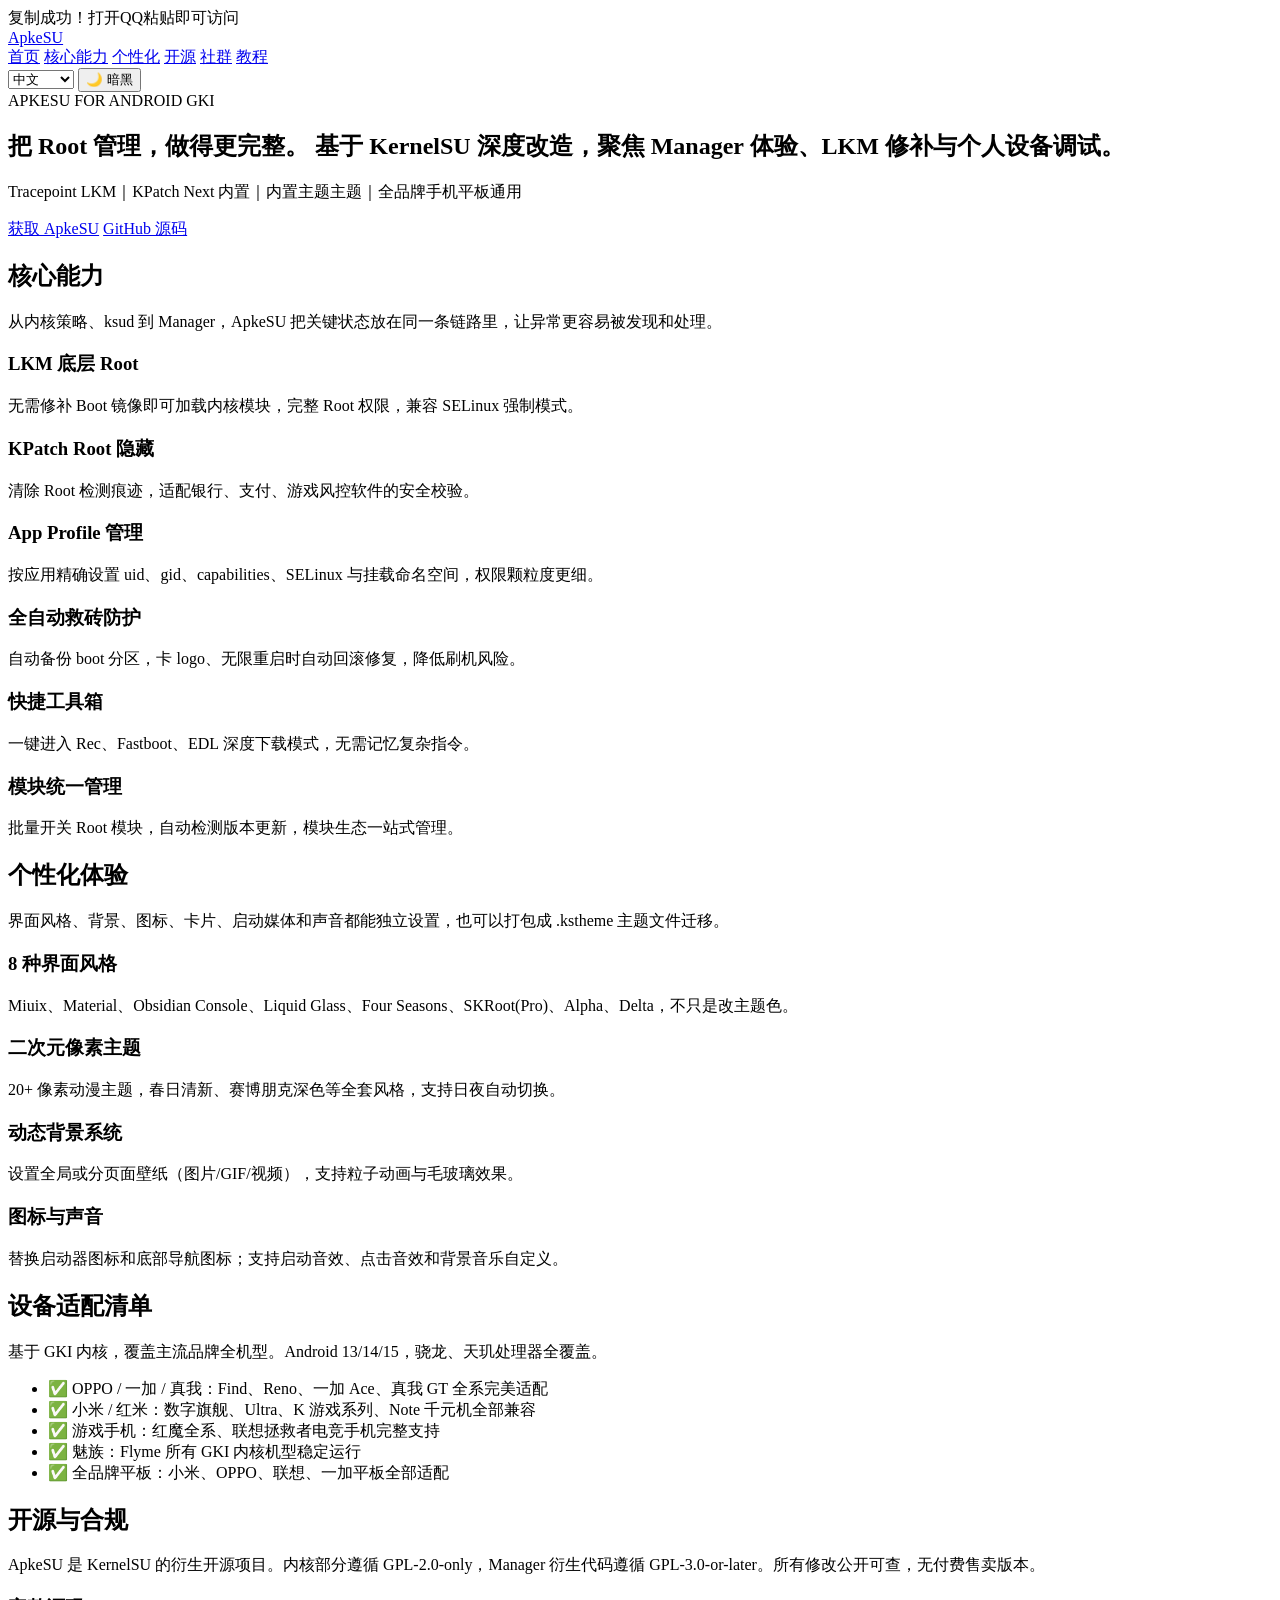
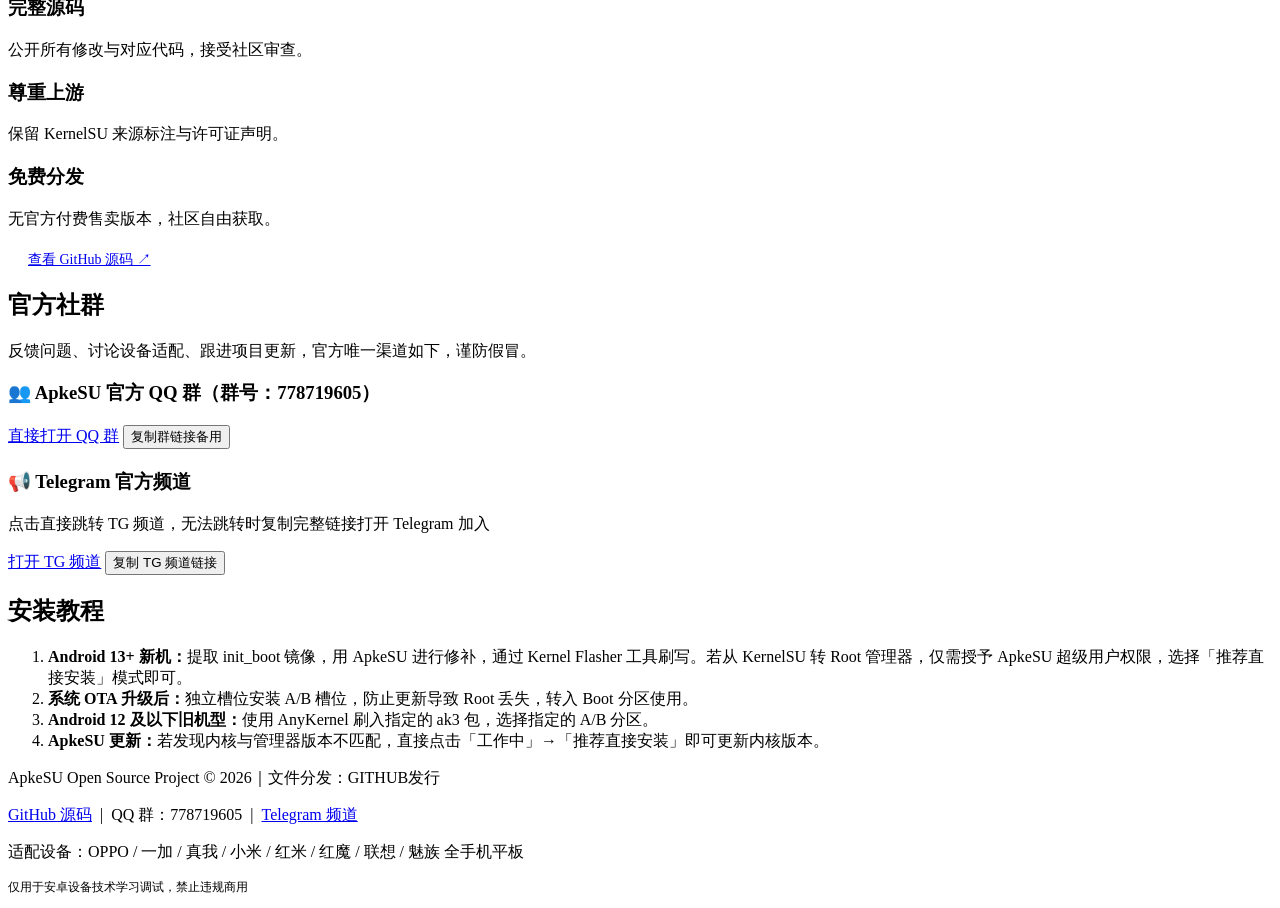
==== commit cb03a77f: "Add files via upload" ====
--- a/index.html
+++ b/index.html
@@ -1,632 +1,433 @@
 <!DOCTYPE html>
 <html lang="zh-CN">
 <head>
-<meta charset="UTF-8">
-<meta name="viewport" content="width=device-width, initial-scale=1.0, maximum-scale=1.0, user-scalable=no">
-<title>ApkeSU</title>
-<style>
-:root {
-    --primary: #6366f1;
-    --primary-dark: #4f46e5;
-    --bg: #f8fafc;
-    --bg-card: #ffffff;
-    --border: #e2e8f0;
-    --text: #1e293b;
-    --text-muted: #64748b;
-    --shadow: 0 4px 24px rgba(0,0,0,0.06);
-}
-[data-theme="dark"] {
-    --bg: #0f172a;
-    --bg-card: #1e293b;
-    --border: #334155;
-    --text: #f1f5f9;
-    --text-muted: #94a3b8;
-}
-*{
-    margin:0;
-    padding:0;
-    box-sizing:border-box;
-}
-body {
-    font-family: system-ui, -apple-system, sans-serif;
-    background: var(--bg);
-    color: var(--text);
-    transition: background 0.3s ease, color 0.3s ease;
-    line-height:1.6;
-}
-.container{
-    max-width:920px;
-    margin:0 auto;
-    padding:0 20px;
-}
-/* 头部导航【修改核心】一左一右布局 */
-.header-bar{
-    display:flex;
-    justify-content: space-between;
-    align-items:center;
-    padding:24px 0;
-}
-.logo-title{
-    font-size:36px;
-    font-weight:800;
-    color:var(--primary);
-    text-decoration:none;
-}
-.header-right-wrap{
-    display:flex;
-    align-items:center;
-    gap:28px;
-}
-.nav-menu{
-    display:flex;
-    gap:26px;
-    align-items:center;
-}
-.nav-item{
-    font-size:18px;
-    color:var(--text-muted);
-    text-decoration:none;
-    padding:6px 8px;
-    border-radius:8px;
-    transition:0.2s;
-}
-.nav-item.active{
-    color:var(--primary);
-    background:rgba(99,102,241,0.12);
-}
-.nav-item:hover{
-    color:var(--primary);
-}
-.header-controls{
-    display:flex;
-    gap:12px;
-    align-items:center;
-}
-.lang-select {
-    background: var(--bg-card);
-    border: 1.5px solid var(--border);
-    border-radius: 12px;
-    padding: 8px 16px;
-    font-size:15px;
-    color: var(--text);
-    cursor: pointer;
-}
-.theme-toggle {
-    background: var(--bg-card);
-    border: 1.5px solid var(--border);
-    border-radius: 12px;
-    padding: 8px 16px;
-    font-size:15px;
-    color: var(--text);
-    cursor: pointer;
-    display:flex;
-    gap:6px;
-    align-items:center;
-}
-/* 顶部横幅区域 */
-.hero{
-    padding:40px 0 60px;
-    background: linear-gradient(180deg, rgba(99,102,241,0.15) 0%, transparent 100%);
-    border-radius:24px;
-    text-align:center;
-    margin-bottom:60px;
-}
-.hero-tag{
-    display:inline-block;
-    border:1px solid var(--primary);
-    color:var(--primary);
-    padding:6px 20px;
-    border-radius:99px;
-    font-size:16px;
-    margin-bottom:24px;
-}
-.hero h1{
-    font-size:44px;
-    margin-bottom:16px;
-}
-.hero-desc{
-    font-size:18px;
-    color:var(--text-muted);
-    max-width:720px;
-    margin:0 auto 36px;
-}
-.hero-buttons{
-    display:flex;
-    gap:16px;
-    justify-content:center;
-    flex-wrap:wrap;
-}
-.btn-primary{
-    background:var(--primary);
-    color:#fff;
-    padding:16px 36px;
-    border-radius:16px;
-    font-size:18px;
-    font-weight:600;
-    text-decoration:none;
-    transition:0.2s;
-}
-.btn-primary:hover{
-    background:var(--primary-dark);
-    transform:translateY(-2px);
-}
-.btn-outline{
-    background:transparent;
-    color:var(--primary);
-    border:2px solid var(--primary);
-    padding:16px 36px;
-    border-radius:16px;
-    font-size:18px;
-    font-weight:600;
-    text-decoration:none;
-    transition:0.2s;
-}
-.btn-outline:hover{
-    background:rgba(99,102,241,0.08);
-}
-/* 区块通用 */
-.section{
-    margin-bottom:64px;
-}
-.section-title{
-    font-size:32px;
-    margin-bottom:12px;
-    display:flex;
-    align-items:center;
-    gap:10px;
-}
-.section-desc{
-    color:var(--text-muted);
-    font-size:17px;
-    margin-bottom:32px;
-    max-width:760px;
-}
-/* 卡片网格 */
-.card-grid{
-    display:grid;
-    grid-template-columns: repeat(auto-fill, minmax(320px, 1fr));
-    gap:16px;
-}
-.card{
-    background:var(--bg-card);
-    border:1px solid var(--border);
-    border-radius:18px;
-    padding:24px;
-    transition:0.25s;
-}
-.card.active{
-    border:2px solid var(--primary);
-}
-.card:hover{
-    box-shadow:var(--shadow);
-}
-.card h3{
-    font-size:20px;
-    color:var(--primary);
-    margin-bottom:10px;
-}
-.card p{
-    color:var(--text-muted);
-}
-/* 适配清单 */
-.list-item{
-    display:flex;
-    gap:10px;
-    padding:10px 0;
-    font-size:17px;
-}
-.check-mark{
-    color:#22c55e;
-    font-weight:bold;
-}
-/* 社群按钮 */
-.comm-btn-group{
-    display:flex;
-    flex-direction:column;
-    gap:12px;
-    max-width:420px;
-}
-.comm-btn{
-    display:block;
-    width:100%;
-    text-align:center;
-    padding:14px;
-    border-radius:14px;
-    text-decoration:none;
-    font-weight:600;
-}
-.comm-btn.purple{
-    background:var(--primary);
-    color:#fff;
-}
-.comm-btn.ghost{
-    border:1.5px solid var(--border);
-    color:var(--text);
-}
-/* 页脚 */
-footer{
-    padding:40px 0;
-    margin-top:80px;
-    border-top:1px solid var(--border);
-    color:var(--text-muted);
-    font-size:14px;
-}
-/* 移动端适配 */
-@media(max-width:640px){
-    .hero h1{
-        font-size:32px;
-    }
-    .header-bar{
-        flex-direction:row !important;
-        gap:12px;
-    }
-    /* 手机隐藏顶部导航文字菜单 */
-    .nav-menu{
-        display:none;
-    }
-    .hero-buttons{
-        flex-direction:column;
-    }
-    .btn-primary,.btn-outline{
-        width:100%;
-    }
-}
-</style>
+    <meta charset="UTF-8">
+    <meta name="viewport" content="width=device-width, initial-scale=1.0, maximum-scale=1.0, user-scalable=no">
+    <title>ApkeSU 官方下载站 | V2.6.0 32685</title>
+    <link rel="stylesheet" href="css/style.css">
 </head>
 <body>
+
+<div class="toast" id="toast">复制成功！打开QQ粘贴即可访问</div>
+
+<!-- ── 导航栏 ── -->
+<nav>
+    <a href="#home" class="logo">ApkeSU</a>
+    <div class="nav-menu">
+        <a href="#home" class="active">首页</a>
+        <a href="#capabilities">核心能力</a>
+        <a href="#personalize">个性化</a>
+        <a href="#opensource">开源</a>
+        <a href="#community">社群</a>
+        <a href="#guide">教程</a>
+    </div>
+    <select class="lang-select" id="langSelect" onchange="switchLang(this.value)">
+        <option value="zh">中文</option>
+        <option value="en">English</option>
+        <option value="ja">日本語</option>
+        <option value="ko">한국어</option>
+    </select>
+    <button class="theme-toggle" onclick="toggleTheme()" id="themeBtn">
+        <span class="icon" id="themeIcon">🌙</span>
+        <span id="themeText">暗黑</span>
+    </button>
+</nav>
+
+<!-- ── 首屏 Banner ── -->
+<section class="banner" id="home">
+    <span class="badge">APKESU FOR ANDROID GKI</span>
+    <h1>
+        把 Root 管理，做得更完整。
+        <span data-i18n="banner-sub">基于 KernelSU 深度改造，聚焦 Manager 体验、LKM 修补与个人设备调试。</span>
+    </h1>
+    <p data-i18n="banner-desc">Tracepoint LKM｜KPatch Next 内置｜内置主题主题｜全品牌手机平板通用</p>
+    <div class="btn-group">
+        <a href="download.html" class="btn btn-primary" data-i18n="btn-download">获取 ApkeSU</a>
+        <a href="https://github.com/fixz232/ApkeSU" class="btn btn-secondary" data-i18n="btn-github">GitHub 源码</a>
+    </div>
+</section>
+
 <div class="container">
-    <header class="header-bar">
-        <!-- 左侧Logo -->
-        <a href="index.html" class="logo-title">ApkeSU</a>
-        <!-- 右侧区域：导航菜单 + 语言、主题按钮 -->
-        <div class="header-right-wrap">
-            <nav class="nav-menu">
-                <a href="#" class="nav-item active">首页</a>
-                <a href="#cap-title" class="nav-item">核心能力</a>
-                <a href="#ui-title" class="nav-item">个性化</a>
-                <a href="#open-title" class="nav-item">开源</a>
-                <a href="#community-title" class="nav-item">社群</a>
-            </nav>
-            <div class="header-controls">
-                <select class="lang-select" id="langSelect" onchange="switchLang(this.value)">
-                    <option value="zh">中文</option>
-                    <option value="en">English</option>
-                    <option value="ja">日本語</option>
-                    <option value="ko">한국어</option>
-                </select>
-                <button class="theme-toggle" onclick="toggleTheme()" id="themeBtn">
-                    <span id="themeIcon">🌙</span>
-                    <span data-i18n="theme-dark">暗黑</span>
-                </button>
+
+    <!-- ── 核心能力 ── -->
+    <section class="card" id="capabilities">
+        <h2 data-i18n="cap-title">核心能力</h2>
+        <p data-i18n="cap-desc">从内核策略、ksud 到 Manager，ApkeSU 把关键状态放在同一条链路里，让异常更容易被发现和处理。</p>
+        <div class="grid">
+            <div class="grid-item">
+                <h3 data-i18n="cap-1-title">LKM 底层 Root</h3>
+                <p data-i18n="cap-1-desc">无需修补 Boot 镜像即可加载内核模块，完整 Root 权限，兼容 SELinux 强制模式。</p>
+            </div>
+            <div class="grid-item">
+                <h3 data-i18n="cap-2-title">KPatch Root 隐藏</h3>
+                <p data-i18n="cap-2-desc">清除 Root 检测痕迹，适配银行、支付、游戏风控软件的安全校验。</p>
+            </div>
+            <div class="grid-item">
+                <h3 data-i18n="cap-3-title">App Profile 管理</h3>
+                <p data-i18n="cap-3-desc">按应用精确设置 uid、gid、capabilities、SELinux 与挂载命名空间，权限颗粒度更细。</p>
+            </div>
+            <div class="grid-item">
+                <h3 data-i18n="cap-4-title">全自动救砖防护</h3>
+                <p data-i18n="cap-4-desc">自动备份 boot 分区，卡 logo、无限重启时自动回滚修复，降低刷机风险。</p>
+            </div>
+            <div class="grid-item">
+                <h3 data-i18n="cap-5-title">快捷工具箱</h3>
+                <p data-i18n="cap-5-desc">一键进入 Rec、Fastboot、EDL 深度下载模式，无需记忆复杂指令。</p>
+            </div>
+            <div class="grid-item">
+                <h3 data-i18n="cap-6-title">模块统一管理</h3>
+                <p data-i18n="cap-6-desc">批量开关 Root 模块，自动检测版本更新，模块生态一站式管理。</p>
             </div>
         </div>
-    </header>
-
-    <section class="hero">
-        <div class="hero-tag">APKESU FOR ANDROID GKI</div>
-        <h1 data-i18n="hero-title">把 Root 管理，做得更完整。</h1>
-        <p class="hero-desc" data-i18n="hero-desc">基于 KernelSU 深度改造，聚焦 Manager 体验、LKM 修补与个人设备调试。<br>Tracepoint LKM｜KPatch Next 内置｜内置主题引擎｜全品牌手机平板通用</p>
-        <div class="hero-buttons">
-            <a href="download.html" class="btn-primary" data-i18n="btn-get">获取 ApkeSU</a>
-            <a href="https://github.com/fixz232/ApkeSU" target="_blank" class="btn-outline" data-i18n="btn-github">GitHub 源码</a>
+    </section>
+
+    <!-- ── 个性化 / 主题 ── -->
+    <section class="card" id="personalize">
+        <h2 data-i18n="personalize-title">个性化体验</h2>
+        <p data-i18n="personalize-desc">界面风格、背景、图标、卡片、启动媒体和声音都能独立设置，也可以打包成 .kstheme 主题文件迁移。</p>
+        <div class="grid">
+            <div class="grid-item">
+                <h3 data-i18n="pers-1-title">8 种界面风格</h3>
+                <p data-i18n="pers-1-desc">Miuix、Material、Obsidian Console、Liquid Glass、Four Seasons、SKRoot(Pro)、Alpha、Delta，不只是改主题色。</p>
+            </div>
+            <div class="grid-item">
+                <h3 data-i18n="pers-2-title">二次元像素主题</h3>
+                <p data-i18n="pers-2-desc">20+ 像素动漫主题，春日清新、赛博朋克深色等全套风格，支持日夜自动切换。</p>
+            </div>
+            <div class="grid-item">
+                <h3 data-i18n="pers-3-title">动态背景系统</h3>
+                <p data-i18n="pers-3-desc">设置全局或分页面壁纸（图片/GIF/视频），支持粒子动画与毛玻璃效果。</p>
+            </div>
+            <div class="grid-item">
+                <h3 data-i18n="pers-4-title">图标与声音</h3>
+                <p data-i18n="pers-4-desc">替换启动器图标和底部导航图标；支持启动音效、点击音效和背景音乐自定义。</p>
+            </div>
         </div>
     </section>
 
-    <section class="section" id="cap-title">
-        <h2 class="section-title" data-i18n="cap-title">核心能力</h2>
-        <p class="section-desc" data-i18n="cap-desc">从内核策略、ksud 到 Manager，ApkeSU 把关键状态放在同一条链路里，让异常更容易被发现和处理。</p>
-        <div class="card-grid">
-            <div class="card active">
-                <h3>LKM 底层 Root</h3>
-                <p data-i18n="card-lkm">无需修补 Boot 镜像即可加载内核模块，完整 Root 权限，兼容 SELinux 强制模式。</p>
-            </div>
-            <div class="card">
-                <h3>KPatch Root 隐藏</h3>
-                <p data-i18n="card-kpatch">清除 Root 检测痕迹，适配银行、支付、游戏风控软件的安全校验。</p>
-            </div>
-            <div class="card">
-                <h3>App Profile 管理</h3>
-                <p data-i18n="card-profile">按应用精确设置 uid、gid、capabilities、SELinux 与挂载命名空间，权限颗粒度更细。</p>
-            </div>
-            <div class="card">
-                <h3>全自动救砖防护</h3>
-                <p data-i18n="card-brick">自动备份 boot 分区，卡 logo、无限重启时自动回滚修复，降低刷机风险。</p>
-            </div>
-            <div class="card">
-                <h3>快捷工具箱</h3>
-                <p data-i18n="card-fastboot">一键进入 Rec、Fastboot、EDL 深度下载模式，无需记忆复杂指令。</p>
-            </div>
-            <div class="card">
-                <h3>模块统一管理</h3>
-                <p data-i18n="card-module">批量开关 Root 模块，自动检测版本更新，模块生态一站式管理。</p>
+    <!-- ── 机型适配 ── -->
+    <section class="card" id="device">
+        <h2 data-i18n="device-title">设备适配清单</h2>
+        <p data-i18n="device-desc">基于 GKI 内核，覆盖主流品牌全机型。Android 13/14/15，骁龙、天玑处理器全覆盖。</p>
+        <ul class="device-list">
+            <li>✅ OPPO / 一加 / 真我：Find、Reno、一加 Ace、真我 GT 全系完美适配</li>
+            <li>✅ 小米 / 红米：数字旗舰、Ultra、K 游戏系列、Note 千元机全部兼容</li>
+            <li>✅ 游戏手机：红魔全系、联想拯救者电竞手机完整支持</li>
+            <li>✅ 魅族：Flyme 所有 GKI 内核机型稳定运行</li>
+            <li>✅ 全品牌平板：小米、OPPO、联想、一加平板全部适配</li>
+        </ul>
+    </section>
+
+    <!-- ── 开源 ── -->
+    <section class="card" id="opensource">
+        <h2 data-i18n="open-title">开源与合规</h2>
+        <p data-i18n="open-desc">ApkeSU 是 KernelSU 的衍生开源项目。内核部分遵循 GPL-2.0-only，Manager 衍生代码遵循 GPL-3.0-or-later。所有修改公开可查，无付费售卖版本。</p>
+        <div class="grid">
+            <div class="grid-item">
+                <h3 data-i18n="open-1-title">完整源码</h3>
+                <p data-i18n="open-1-desc">公开所有修改与对应代码，接受社区审查。</p>
+            </div>
+            <div class="grid-item">
+                <h3 data-i18n="open-2-title">尊重上游</h3>
+                <p data-i18n="open-2-desc">保留 KernelSU 来源标注与许可证声明。</p>
+            </div>
+            <div class="grid-item">
+                <h3 data-i18n="open-3-title">免费分发</h3>
+                <p data-i18n="open-3-desc">无官方付费售卖版本，社区自由获取。</p>
             </div>
         </div>
-    </section>
-
-    <section class="section" id="ui-title">
-        <h2 class="section-title" data-i18n="ui-title">个性化体验</h2>
-        <p class="section-desc" data-i18n="ui-desc">界面风格、背景、图标、卡片、启动媒体和声音都能独立设置，也可以打包成 .kstheme 主题文件迁移。</p>
-        <div class="card-grid">
-            <div class="card">
-                <h3>8 种界面风格</h3>
-                <p data-i18n="card-style">Miux、Material、Obsidian Console、Liquid Glass、Four Seasons、SKRoot(Pro)、Alpha、Delta，不只是改主题色。</p>
-            </div>
-            <div class="card">
-                <h3>二次元像素主题</h3>
-                <p data-i18n="card-anime">20+像素动漫主题，春日清新、赛博朋克深色等全套风格，支持日夜自动切换。</p>
-            </div>
-            <div class="card">
-                <h3>动态背景系统</h3>
-                <p data-i18n="card-bg">设置全局或分页壁纸（图片/GIF/视频），支持粒子动画与毛玻璃效果。</p>
-            </div>
-            <div class="card">
-                <h3>图标与声音</h3>
-                <p data-i18n="card-sound">替换启动器图标和底部导航图标；支持启动音效、点击音效和背景音乐自定义。</p>
+        <p style="margin-top:20px">
+            <a href="https://github.com/fixz232/ApkeSU" target="_blank" class="btn btn-secondary" style="font-size:14px;padding:10px 20px;" data-i18n="btn-src">查看 GitHub 源码 ↗</a>
+        </p>
+    </section>
+
+    <!-- ── 社群 ── -->
+    <section class="card" id="community">
+        <h2 data-i18n="comm-title">官方社群</h2>
+        <p data-i18n="comm-desc">反馈问题、讨论设备适配、跟进项目更新，官方唯一渠道如下，谨防假冒。</p>
+        <div class="social-box">
+            <h3>👥 ApkeSU 官方 QQ 群（群号：778719605）</h3>
+            <div class="row-box">
+                <a href="https://qm.qq.com/q/8s8YlEntAI" target="_blank" class="social-link" data-i18n="qq-open">直接打开 QQ 群</a>
+                <button class="social-link copy" onclick="copyText('https://qm.qq.com/q/8s8YlEntAI','群链接复制成功，打开QQ粘贴加群')" data-i18n="qq-copy">复制群链接备用</button>
+            </div>
+
+            <h3 style="margin-top:20px;">📢 Telegram 官方频道</h3>
+            <p class="tip-text" data-i18n="tg-tip">点击直接跳转 TG 频道，无法跳转时复制完整链接打开 Telegram 加入</p>
+            <div class="row-box">
+                <a href="https://t.me/ApkeSu" target="_blank" class="social-link chan" data-i18n="tg-open">打开 TG 频道</a>
+                <button class="social-link copy" onclick="copyText('https://t.me/ApkeSu','TG频道链接复制成功，打开Telegram粘贴访问')" data-i18n="tg-copy">复制 TG 频道链接</button>
             </div>
         </div>
     </section>
 
-    <section class="section">
-        <h2 class="section-title" data-i18n="device-title">设备适配清单</h2>
-        <p class="section-desc" data-i18n="device-desc">基于 GKI 内核，覆盖主流品牌全机型。Android 13/14/15，骁龙、天玑处理器全覆盖。</p>
-        <div>
-            <div class="list-item">
-                <span class="check-mark">✅</span>
-                <span data-i18n="dev-oppo">OPPO / 一加 / 真我：Find、Reno、一加 Ace、真我 GT 全系完美适配</span>
-            </div>
-            <div class="list-item">
-                <span class="check-mark">✅</span>
-                <span data-i18n="dev-xiaomi">小米 / 红米：数字旗舰、Ultra、K 游戏系列、Note 千元机全部兼容</span>
-            </div>
-            <div class="list-item">
-                <span class="check-mark">✅</span>
-                <span data-i18n="dev-game">游戏手机：红魔全系、联想拯救者电竞手机完整支持</span>
-            </div>
-            <div class="list-item">
-                <span class="check-mark">✅</span>
-                <span data-i18n="dev-meizu">魅族：Flyme 所有 GKI 内核机型稳定运行</span>
-            </div>
-            <div class="list-item">
-                <span class="check-mark">✅</span>
-                <span data-i18n="dev-tablet">全品牌平板：小米、OPPO、联想、一加平板全部适配</span>
-            </div>
-        </div>
-    </section>
-
-    <section class="section" id="open-title">
-        <h2 class="section-title" data-i18n="open-title">开源与合规</h2>
-        <p class="section-desc" data-i18n="open-desc">ApkeSU 是 KernelSU 的衍生开源项目。内核部分遵循 GPL-2.0-only，Manager 衍生代码遵循 GPL-3.0-or-later。所有修改公开可查，无付费售卖版本。</p>
-        <div class="card-grid">
-            <div class="card">
-                <h3 data-i18n="open-src">完整源码</h3>
-                <p data-i18n="open-src-desc">公开所有修改与对应代码，接受社区审查。</p>
-            </div>
-            <div class="card">
-                <h3 data-i18n="open-up">尊重上游</h3>
-                <p data-i18n="open-up-desc">保留 KernelSU 来源标注与许可证声明。</p>
-            </div>
-            <div class="card">
-                <h3 data-i18n="open-free">免费分发</h3>
-                <p data-i18n="open-free-desc">无官方付费售卖版本，社区自由获取。</p>
-            </div>
-        </div>
-    </section>
-
-    <section class="section" id="community-title">
-        <h2 class="section-title" data-i18n="community-title">官方社群</h2>
-        <p class="section-desc" data-i18n="community-desc">反馈问题、讨论设备适配、跟进项目更新。唯一渠道如下，谨防假冒。</p>
-        <div class="comm-btn-group">
-            <a href="mqqapi://card/show_pslcard?src_type=internal&source=sharecard&version=1&uin=778719605" target="_blank" class="comm-btn purple" data-i18n="btn-qq">直接打开 QQ 群</a>
-            <a href="https://t.me/ApkeSU" target="_blank" class="comm-btn ghost" data-i18n="btn-tg">打开 Telegram 频道</a>
-        </div>
-    </section>
-
-    <section class="section">
-        <h2 class="section-title" data-i18n="tutorial-title">安装教程</h2>
-        <div class="card">
-            <p data-i18n="tut1">1. Android13+新机：提取init boot镜像，用ApkeSU进行修补，通过Kernel Flasher工具刷入。若从KernelSU转Root管理器，仅需授予ApkeSU超级用户权限，选择「推荐直接安装」模式即可；</p>
-            <br>
-            <p data-i18n="tut2">2. 系统OTA升级后：独立槽位安装A/B槽，防止更新导致Root丢失，装入Boot分区使用。</p>
-            <br>
-            <p data-i18n="tut3">3. Android 12及以下旧机型：使用Anykernel刷入指定的ak3包，选择指定的A/B分区。</p>
-            <br>
-            <p data-i18n="tut4">4. ApkeSU更新：若发现内核与管理器版本不匹配，直接点击「工作版本→推荐直接安装」即可更新内核版本。</p>
-        </div>
-    </section>
-
-    <footer>
-        <p>ApkeSU Open Source Project © 2026 | 文件分发 · GitHub发行</p>
-        <p>QQ群：778719605 | Telegram频道 | 适配设备：OPPO/一加/真我/小米/红米/红魔/联想/魅族全手机平板</p>
-        <p style="margin-top:8px;">⚠️ 仅用于安卓设备技术学习与调试，禁止违规商用</p>
-    </footer>
+    <!-- ── 安装教程 ── -->
+    <section class="card" id="guide">
+        <h2 data-i18n="guide-title">安装教程</h2>
+        <ol class="guide-list">
+            <li><strong data-i18n="guide-1-bold">Android 13+ 新机：</strong><span data-i18n="guide-1-desc">提取 init_boot 镜像，用 ApkeSU 进行修补，通过 Kernel Flasher 工具刷写。若从 KernelSU 转 Root 管理器，仅需授予 ApkeSU 超级用户权限，选择「推荐直接安装」模式即可。</span></li>
+            <li><strong data-i18n="guide-2-bold">系统 OTA 升级后：</strong><span data-i18n="guide-2-desc">独立槽位安装 A/B 槽位，防止更新导致 Root 丢失，转入 Boot 分区使用。</span></li>
+            <li><strong data-i18n="guide-3-bold">Android 12 及以下旧机型：</strong><span data-i18n="guide-3-desc">使用 AnyKernel 刷入指定的 ak3 包，选择指定的 A/B 分区。</span></li>
+            <li><strong data-i18n="guide-4-bold">ApkeSU 更新：</strong><span data-i18n="guide-4-desc">若发现内核与管理器版本不匹配，直接点击「工作中」→「推荐直接安装」即可更新内核版本。</span></li>
+        </ol>
+    </section>
+
 </div>
 
+<footer>
+    <p>ApkeSU Open Source Project &copy; 2026｜文件分发：GITHUB发行</p>
+    <p>
+        <a href="https://github.com/fixz232/ApkeSU" target="_blank">GitHub 源码</a>
+        &nbsp;|&nbsp; QQ 群：778719605
+        &nbsp;|&nbsp; <a href="https://t.me/ApkeSu" target="_blank">Telegram 频道</a>
+    </p>
+    <p style="margin-top:8px;color:var(--text-muted);" data-i18n="footer-dev">适配设备：OPPO / 一加 / 真我 / 小米 / 红米 / 红魔 / 联想 / 魅族 全手机平板</p>
+    <p style="margin-top:4px;color:var(--text-muted);font-size:12px;" data-i18n="footer-disclaimer">仅用于安卓设备技术学习调试，禁止违规商用</p>
+</footer>
+
+<script src="js/main.js"></script>
 <script>
-// 多语言字典 和 download.html 完全共用
+// ── 多语言字典 ──
 const i18n = {
     zh: {
-        "theme-dark": "暗黑",
-        "theme-light": "亮色",
-        "hero-title": "把 Root 管理，做得更完整。",
-        "hero-desc": "基于 KernelSU 深度改造，聚焦 Manager 体验、LKM 修补与个人设备调试。\nTracepoint LKM｜KPatch Next 内置｜内置主题引擎｜全品牌手机平板通用",
-        "btn-get": "获取 ApkeSU",
-        "btn-github": "GitHub 源码",
-        "cap-title": "核心能力",
-        "cap-desc": "从内核策略、ksud 到 Manager，ApkeSU 把关键状态放在同一条链路里，让异常更容易被发现和处理。",
-        "card-lkm": "无需修补 Boot 镜像即可加载内核模块，完整 Root 权限，兼容 SELinux 强制模式。",
-        "card-kpatch": "清除 Root 检测痕迹，适配银行、支付、游戏风控软件的安全校验。",
-        "card-profile": "按应用精确设置 uid、gid、capabilities、SELinux 与挂载命名空间，权限颗粒度更细。",
-        "card-brick": "自动备份 boot 分区，卡 logo、无限重启时自动回滚修复，降低刷机风险。",
-        "card-fastboot": "一键进入 Rec、Fastboot、EDL 深度下载模式，无需记忆复杂指令。",
-        "card-module": "批量开关 Root 模块，自动检测版本更新，模块生态一站式管理。",
-        "ui-title": "个性化体验",
-        "ui-desc": "界面风格、背景、图标、卡片、启动媒体和声音都能独立设置，也可以打包成 .kstheme 主题文件迁移。",
-        "card-style": "Miux、Material、Obsidian Console、Liquid Glass、Four Seasons、SKRoot(Pro)、Alpha、Delta，不只是改主题色。",
-        "card-anime": "20+像素动漫主题，春日清新、赛博朋克深色等全套风格，支持日夜自动切换。",
-        "card-bg": "设置全局或分页壁纸（图片/GIF/视频），支持粒子动画与毛玻璃效果。",
-        "card-sound": "替换启动器图标和底部导航图标；支持启动音效、点击音效和背景音乐自定义。",
-        "device-title": "设备适配清单",
-        "device-desc": "基于 GKI 内核，覆盖主流品牌全机型。Android 13/14/15，骁龙、天玑处理器全覆盖。",
-        "dev-oppo": "OPPO / 一加 / 真我：Find、Reno、一加 Ace、真我 GT 全系完美适配",
-        "dev-xiaomi": "小米 / 红米：数字旗舰、Ultra、K 游戏系列、Note 千元机全部兼容",
-        "dev-game": "游戏手机：红魔全系、联想拯救者电竞手机完整支持",
-        "dev-meizu": "魅族：Flyme 所有 GKI 内核机型稳定运行",
-        "dev-tablet": "全品牌平板：小米、OPPO、联想、一加平板全部适配",
-        "open-title": "开源与合规",
-        "open-desc": "ApkeSU 是 KernelSU 的衍生开源项目。内核部分遵循 GPL-2.0-only，Manager 衍生代码遵循 GPL-3.0-or-later。所有修改公开可查，无付费售卖版本。",
-        "open-src": "完整源码",
-        "open-src-desc": "公开所有修改与对应代码，接受社区审查。",
-        "open-up": "尊重上游",
-        "open-up-desc": "保留 KernelSU 来源标注与许可证声明。",
-        "open-free": "免费分发",
-        "open-free-desc": "无官方付费售卖版本，社区自由获取。",
-        "community-title": "官方社群",
-        "community-desc": "反馈问题、讨论设备适配、跟进项目更新。唯一渠道如下，谨防假冒。",
-        "btn-qq": "直接打开 QQ 群",
-        "btn-tg": "打开 Telegram 频道",
-        "tutorial-title": "安装教程",
-        "tut1": "1. Android13+新机：提取init boot镜像，用ApkeSU进行修补，通过Kernel Flasher工具刷入。若从KernelSU转Root管理器，仅需授予ApkeSU超级用户权限，选择「推荐直接安装」模式即可；",
-        "tut2": "2. 系统OTA升级后：独立槽位安装A/B槽，防止更新导致Root丢失，装入Boot分区使用。",
-        "tut3": "3. Android 12及以下旧机型：使用Anykernel刷入指定的ak3包，选择指定的A/B分区。",
-        "tut4": "4. ApkeSU更新：若发现内核与管理器版本不匹配，直接点击「工作版本→推荐直接安装」即可更新内核版本。"
+        'banner-sub': '基于 KernelSU 深度改造，聚焦 Manager 体验、LKM 修补与个人设备调试。',
+        'banner-desc': '版本 V2.6.0 (32685)｜Tracepoint LKM｜KPatch Next 内置｜20+ 像素动漫主题｜全品牌手机平板通用',
+        'btn-download': '获取 ApkeSU',
+        'btn-github': 'GitHub 源码',
+        'cap-title': '核心能力',
+        'cap-desc': '从内核策略、ksud 到 Manager，ApkeSU 把关键状态放在同一条链路里，让异常更容易被发现和处理。',
+        'cap-1-title': 'LKM 底层 Root',
+        'cap-1-desc': '无需修补 Boot 镜像即可加载内核模块，完整 Root 权限，兼容 SELinux 强制模式。',
+        'cap-2-title': 'KPatch Root 隐藏',
+        'cap-2-desc': '清除 Root 检测痕迹，适配银行、支付、游戏风控软件的安全校验。',
+        'cap-3-title': 'App Profile 管理',
+        'cap-3-desc': '按应用精确设置 uid、gid、capabilities、SELinux 与挂载命名空间，权限颗粒度更细。',
+        'cap-4-title': '全自动救砖防护',
+        'cap-4-desc': '自动备份 boot 分区，卡 logo、无限重启时自动回滚修复，降低刷机风险。',
+        'cap-5-title': '快捷工具箱',
+        'cap-5-desc': '一键进入 Rec、Fastboot、EDL 深度下载模式，无需记忆复杂指令。',
+        'cap-6-title': '模块统一管理',
+        'cap-6-desc': '批量开关 Root 模块，自动检测版本更新，模块生态一站式管理。',
+        'personalize-title': '个性化体验',
+        'personalize-desc': '界面风格、背景、图标、卡片、启动媒体和声音都能独立设置，也可以打包成 .kstheme 主题文件迁移。',
+        'pers-1-title': '8 种界面风格',
+        'pers-1-desc': 'Miuix、Material、Obsidian Console、Liquid Glass、Four Seasons、SKRoot(Pro)、Alpha、Delta，不只是改主题色。',
+        'pers-2-title': '二次元像素主题',
+        'pers-2-desc': '20+ 像素动漫主题，春日清新、赛博朋克深色等全套风格，支持日夜自动切换。',
+        'pers-3-title': '动态背景系统',
+        'pers-3-desc': '设置全局或分页面壁纸（图片/GIF/视频），支持粒子动画与毛玻璃效果。',
+        'pers-4-title': '图标与声音',
+        'pers-4-desc': '替换启动器图标和底部导航图标；支持启动音效、点击音效和背景音乐自定义。',
+        'device-title': '设备适配清单',
+        'device-desc': '基于 GKI 内核，覆盖主流品牌全机型。Android 13/14/15，骁龙、天玑处理器全覆盖。',
+        'open-title': '开源与合规',
+        'open-desc': 'ApkeSU 是 KernelSU 的衍生开源项目。内核部分遵循 GPL-2.0-only，Manager 衍生代码遵循 GPL-3.0-or-later。所有修改公开可查，无付费售卖版本。',
+        'open-1-title': '完整源码',
+        'open-1-desc': '公开所有修改与对应代码，接受社区审查。',
+        'open-2-title': '尊重上游',
+        'open-2-desc': '保留 KernelSU 来源标注与许可证声明。',
+        'open-3-title': '免费分发',
+        'open-3-desc': '无官方付费售卖版本，社区自由获取。',
+        'btn-src': '查看 GitHub 源码 ↗',
+        'comm-title': '官方社群',
+        'comm-desc': '反馈问题、讨论设备适配、跟进项目更新，官方唯一渠道如下，谨防假冒。',
+        'qq-tip': 'QQ 浏览器 / 原厂自带浏览器可直接打开；其他浏览器请复制链接到 QQ 内访问',
+        'qq-open': '直接打开 QQ 群',
+        'qq-copy': '复制群链接备用',
+        'tg-tip': '点击直接跳转 TG 频道，无法跳转时复制完整链接打开 Telegram 加入',
+        'tg-open': '打开 TG 频道',
+        'tg-copy': '复制 TG 频道链接',
+        'guide-title': '安装教程',
+        'guide-1-bold': 'Android 13+ 新机：',
+        'guide-1-desc': '提取 init_boot 镜像，用 ApkeSU 进行修补，通过 Kernel Flasher 工具刷写。若从 KernelSU 转 Root 管理器，仅需授予 ApkeSU 超级用户权限，选择「推荐直接安装」模式即可。',
+        'guide-2-bold': '系统 OTA 升级后：',
+        'guide-2-desc': '独立槽位安装 A/B 槽位，防止更新导致 Root 丢失，转入 Boot 分区使用。',
+        'guide-3-bold': 'Android 12 及以下旧机型：',
+        'guide-3-desc': '使用 AnyKernel 刷入指定的 ak3 包，选择指定的 A/B 分区。',
+        'guide-4-bold': 'ApkeSU 更新：',
+        'guide-4-desc': '若发现内核与管理器版本不匹配，直接点击「工作中」→「推荐直接安装」即可更新内核版本。',
+        'footer-dev': '适配设备：OPPO / 一加 / 真我 / 小米 / 红米 / 红魔 / 联想 / 魅族 全手机平板',
+        'footer-disclaimer': '仅用于安卓设备技术学习调试，禁止违规商用',
     },
     en: {
-        "theme-dark": "Dark",
-        "theme-light": "Light",
-        "hero-title": "Complete Root Management.",
-        "hero-desc": "Deeply modified based on KernelSU, focusing on Manager experience, LKM patching & device debugging.\nTracepoint LKM | Built-in KPatch Next | Theme Engine | Support all Android Phones & Tablets",
-        "btn-get": "Get ApkeSU",
-        "btn-github": "GitHub Source",
-        "cap-title": "Core Features",
-        "cap-desc": "From kernel policies, ksud to Manager, ApkeSU links all core states for easier error detection.",
-        "card-lkm": "Load kernel modules without boot image patch, full root access, fully compatible with enforcing SELinux.",
-        "card-kpatch": "Hide root traces, bypass security detection for banking, payment and game applications.",
-        "card-profile": "Fine-grained control over uid, gid, capabilities, SELinux and mount namespace for each app.",
-        "card-brick": "Auto backup boot partition, automatic rollback when bootloop occurs to reduce flashing risks.",
-        "card-fastboot": "One-click access to Rec, Fastboot, EDL mode without complicated commands.",
-        "card-module": "Batch toggle root modules, auto update detection, one-stop module management.",
-        "ui-title": "Customization",
-        "ui-desc": "Custom interface style, wallpaper, icons, startup media & sounds. Export and migrate as .kstheme file.",
-        "card-style": "8 built-in UI themes: Miux, Material, Obsidian Console, Liquid Glass, Four Seasons, SKRoot(Pro), Alpha, Delta.",
-        "card-anime": "20+ pixel anime themes, light/dark mode auto switch.",
-        "card-bg": "Global/page wallpaper support (Image/GIF/Video), particle animation & frosted glass effect.",
-        "card-sound": "Custom launcher icon, navigation icon, startup sound & background music.",
-        "device-title": "Device Compatibility",
-        "device-desc": "Built on GKI kernel, Android 13~15, fully support Snapdragon & Dimensity chipsets.",
-        "dev-oppo": "OPPO / OnePlus / Realme: Find, Reno, Ace, GT series fully supported",
-        "dev-xiaomi": "Xiaomi / Redmi: Flagship, Ultra, K & Note series compatible",
-        "dev-game": "Gaming Phones: RedMagic, Lenovo Legion full support",
-        "dev-meizu": "Meizu: All Flyme GKI devices stable",
-        "dev-tablet": "Tablets: Xiaomi, OPPO, Lenovo, OnePlus all compatible",
-        "open-title": "Open Source & License",
-        "open-desc": "ApkeSU is a derivative project of KernelSU. Kernel: GPL-2.0-only, Manager: GPL-3.0-or-later. Fully open source, no paid version.",
-        "open-src": "Full Source Code",
-        "open-src-desc": "All modifications are public for community audit.",
-        "open-up": "Respect Upstream",
-        "open-up-desc": "Keep original KernelSU copyright & license statement.",
-        "open-free": "Free Distribution",
-        "open-free-desc": "No official paid versions, available for free to community.",
-        "community-title": "Official Community",
-        "community-desc": "Report bugs, discuss device support & track updates. Beware of fake groups.",
-        "btn-qq": "Open QQ Group",
-        "btn-tg": "Open Telegram Channel",
-        "tutorial-title": "Installation Guide",
-        "tut1": "1. Android13+ new device: Extract init boot image, patch with ApkeSU, flash via Kernel Flasher. Migrate from KernelSU: grant root permission then select Recommended Install.",
-        "tut2": "2. After OTA update: Install on separate A/B slot to avoid root loss.",
-        "tut3": "3. Android12 or older: Flash ak3 package via Anykernel, select proper A/B partition.",
-        "tut4": "4. ApkeSU Update: If kernel & manager mismatch, use Recommended Install to update kernel."
+        'banner-sub': 'Deeply modified based on KernelSU, focusing on Manager experience, LKM patching, and personal device debugging.',
+        'banner-desc': 'Version V2.6.0 (32685)｜Tracepoint LKM｜KPatch Next Built-in｜20+ Anime Pixel Themes｜Universal for All Brands',
+        'btn-download': 'Get ApkeSU',
+        'btn-github': 'GitHub Source',
+        'cap-title': 'Core Capabilities',
+        'cap-desc': 'From kernel policies and ksud to Manager, ApkeSU places key states in a single chain for easier anomaly detection and handling.',
+        'cap-1-title': 'LKM Root',
+        'cap-1-desc': 'Load kernel modules without patching boot images. Full Root access with SELinux enforcing mode compatibility.',
+        'cap-2-title': 'KPatch Root Hiding',
+        'cap-2-desc': 'Cleans Root detection traces, adapting to security checks in banking, payment, and gaming apps.',
+        'cap-3-title': 'App Profile Management',
+        'cap-3-desc': 'Precisely set uid, gid, capabilities, SELinux, and mount namespaces per app for finer-grained permission control.',
+        'cap-4-title': 'Auto Brick Recovery',
+        'cap-4-desc': 'Automatically backs up boot partition and rolls back on bootloop or stuck logo to reduce flashing risks.',
+        'cap-5-title': 'Quick Toolbox',
+        'cap-5-desc': 'One-click access to Recovery, Fastboot, and EDL deep download modes without complex commands.',
+        'cap-6-title': 'Module Management',
+        'cap-6-desc': 'Batch toggle Root modules, auto-detect updates, one-stop module ecosystem management.',
+        'personalize-title': 'Personalization',
+        'personalize-desc': 'Interface style, backgrounds, icons, cards, boot media, and sounds can all be configured independently. Export as .kstheme files.',
+        'pers-1-title': '8 Interface Styles',
+        'pers-1-desc': 'Miuix, Material, Obsidian Console, Liquid Glass, Four Seasons, SKRoot(Pro), Alpha, Delta — more than just color changes.',
+        'pers-2-title': 'Anime Pixel Themes',
+        'pers-2-desc': '20+ anime pixel themes including spring fresh and cyberpunk dark styles with day/night auto-switch.',
+        'pers-3-title': 'Dynamic Backgrounds',
+        'pers-3-desc': 'Set global or per-page wallpapers (image/GIF/video) with particle animations and frosted glass effects.',
+        'pers-4-title': 'Icons & Sounds',
+        'pers-4-desc': 'Replace launcher and bottom nav icons. Support boot sound, click sound, and background music customization.',
+        'device-title': 'Device Compatibility',
+        'device-desc': 'Based on GKI kernel, covering all flagship models from major brands. Android 13/14/15, Snapdragon & Dimensity full coverage.',
+        'open-title': 'Open Source',
+        'open-desc': 'ApkeSU is a derivative open-source project of KernelSU. Kernel part follows GPL-2.0-only, Manager code follows GPL-3.0-or-later. All modifications are publicly auditable.',
+        'open-1-title': 'Full Source',
+        'open-1-desc': 'All modifications and corresponding code are open for community review.',
+        'open-2-title': 'Respect Upstream',
+        'open-2-desc': 'KernelSU attribution and license declarations are preserved.',
+        'open-3-title': 'Free Distribution',
+        'open-3-desc': 'No paid official version. Freely available to the community.',
+        'btn-src': 'View GitHub Source ↗',
+        'comm-title': 'Community',
+        'comm-desc': 'Report issues, discuss device compatibility, follow project updates. Official channels only — beware of fakes.',
+        'qq-tip': 'QQ Browser / OEM browsers can open directly; other browsers copy the link to open in QQ.',
+        'qq-open': 'Open QQ Group',
+        'qq-copy': 'Copy Group Link',
+        'tg-tip': 'Click to open TG channel directly; if it fails, copy the link and open in Telegram.',
+        'tg-open': 'Open TG Channel',
+        'tg-copy': 'Copy TG Channel Link',
+        'guide-title': 'Installation Guide',
+        'guide-1-bold': 'Android 13+ New Devices:',
+        'guide-1-desc': 'Extract init_boot image, patch with ApkeSU, flash via Kernel Flasher. If migrating from KernelSU, grant Superuser permission and select "Recommended Direct Install".',
+        'guide-2-bold': 'After OTA Updates:',
+        'guide-2-desc': 'Use independent slot A/B installation to prevent Root loss after updates.',
+        'guide-3-bold': 'Android 12 and Below:',
+        'guide-3-desc': 'Use AnyKernel to flash the specified ak3 package, selecting the A/B partition.',
+        'guide-4-bold': 'ApkeSU Updates:',
+        'guide-4-desc': 'If kernel and Manager versions mismatch, click "Working" → "Recommended Direct Install" to update the kernel version.',
+        'footer-dev': 'Compatible: OPPO / OnePlus / Realme / Xiaomi / Redmi / RedMagic / Lenovo / Meizu phones & tablets',
+        'footer-disclaimer': 'For Android technical learning and debugging only. Commercial use prohibited.',
     },
     ja: {
-        "theme-dark": "ダーク",
-        "theme-light": "ライト",
-        "hero-title": "Root管理をより完成させる。",
-        "hero-desc": "KernelSUを深く改良。Manager操作性・LKMパッチ・デバッグに特化。\nTracepoint LKM｜KPatch Next内蔵｜テーマエンジン｜全機種スマホ・タブレット対応",
-        "btn-get": "ApkeSUを取得",
-        "btn-github": "GitHubソース",
-        "cap-title": "コア機能",
-        "cap-desc": "カーネル設定、ksud、Managerまで一貫した構成で異常検知を容易に。",
-        "card-lkm": "Bootイメージ無修正でカーネルモジュールロード。完全Root権限、SELinux強制モード対応。",
-        "card-kpatch": "Root痕跡を隠蔽、銀行・決済・ゲームのセキュリティチェックに対応。",
-        "card-profile": "アプリ毎にuid/gid/SELinux/名前空間を細かく設定可能。",
-        "card-brick": "bootパーティション自動バックアップ、起動ループ時自動ロールバック。",
-        "card-fastboot": "Rec/Fastboot/EDLモードをワンクリック起動。",
-        "card-module": "Rootモジュール一括管理、自動アップデート検出。",
-        "ui-title": "カスタマイズ",
-        "ui-desc": "UI、壁紙、アイコン、サウンドを自由設定。.kstheme形式でエクスポート可能。",
-        "card-style": "8種類UIテーマ内蔵",
-        "card-anime": "20種類以上アニメピクセルテーマ、昼夜自動切り替え",
-        "card-bg": "画像/GIF/動画壁紙、パーティクル・すりガラスエフェクト",
-        "card-sound": "アイコン・起動音・BGMカスタマイズ",
-        "device-title": "対応機種",
-        "device-desc": "GKIカーネル、Android13～15、Snapdragon・Dimensity全対応",
-        "dev-oppo": "OPPO/OnePlus/Realme 全シリーズ動作確認",
-        "dev-xiaomi": "Xiaomi/Redmi フラッグシップ・K/Noteシリーズ対応",
-        "dev-game": "ゲーミングスマホ：RedMagic、Lenovo Legion対応",
-        "dev-meizu": "Meizu Flyme GKI機種安定動作",
-        "dev-tablet": "各社タブレット対応",
-        "open-title": "オープンソース・ライセンス",
-        "open-desc": "ApkeSUはKernelSU派生プロジェクト。カーネルGPL-2.0-only、Manager GPL-3.0-or-later。有料版なし。",
-        "open-src": "完全ソース公開",
-        "open-src-desc": "すべての変更点が公開されコミュニティによるレビュー可能",
-        "open-up": "上流プロジェクト尊重",
-        "open-up-desc": "KernelSU著作権・ライセンス表記を保持",
-        "open-free": "無料配布",
-        "open-free-desc": "公式有料版は存在せずコミュニティに無償提供",
-        "community-title": "公式コミュニティ",
-        "community-desc": "不具合報告・機種情報交換。偽グループに注意。",
-        "btn-qq": "QQグループを開く",
-        "btn-tg": "Telegramチャンネルを開く",
-        "tutorial-title": "インストール手順",
-        "tut1": "1. Android13以降新機種：init bootイメージ抽出→ApkeSUでパッチ→Kernel Flasherで書き込み。KernelSUから移行時はRoot権限付与後推奨インストールを選択。",
-        "tut2": "2. OTA更新後：A/Bスロットに別途インストールしRoot消失を防ぐ。",
-        "tut3": "3. Android12以前：Anykernel経由ak3パッケージを書き込み。",
-        "tut4": "4. 更新：カーネルとManagerバージョン不一致時は推奨インストールでカーネル更新。"
+        'banner-sub': 'KernelSUを深く改修し、Manager体験・LKMパッチ・個人デバイスデバッグに注力。',
+        'banner-desc': 'バージョン V2.6.0 (32685)｜Tracepoint LKM｜KPatch Next内蔵｜20+ アニメ像素テーマ｜全ブランド対応',
+        'btn-download': 'ApkeSUを入手',
+        'btn-github': 'GitHubソース',
+        'cap-title': 'コア機能',
+        'cap-desc': 'カーネルポリシーからksud、Managerまで、ApkeSUは关键な状態を1本のチェーンに配置し、異常を発見・処理しやすくします。',
+        'cap-1-title': 'LKM Root',
+        'cap-1-desc': 'Bootイメージを修正せずにカーネルモジュールをロード。完全なRoot権限、SELinux enforcingモード互換。',
+        'cap-2-title': 'KPatch Root非表示',
+        'cap-2-desc': 'Root検出痕跡を除去し、銀行・決済・ゲームのセキュリティチェックに適応。',
+        'cap-3-title': 'App Profile管理',
+        'cap-3-desc': 'アプリごとにuid、gid、capabilities、SELinux、マウント名前空間を精密に設定。',
+        'cap-4-title': '自動救砖防護',
+        'cap-4-desc': 'bootパーティションを自動バックアップし、ブートループ時に自動ロールバック。',
+        'cap-5-title': 'クイック工具箱',
+        'cap-5-desc': 'Rec、Fastboot、EDL_deep downloadモードにワンクリックでアクセス。',
+        'cap-6-title': 'モジュール統合管理',
+        'cap-6-desc': 'Rootモジュールの一括ON/OFF、バージョン自動検出、モジュールエコシステム一元管理。',
+        'personalize-title': 'パーソナライズ',
+        'personalize-desc': 'UIスタイル、背景、アイコン、カード、起動メディア、音を個別設定可能。.ksthemeファイルで移行も。',
+        'pers-1-title': '8種類のUIスタイル',
+        'pers-1-desc': 'Miuix、Material、Obsidian Console、Liquid Glass、Four Seasons、SKRoot(Pro)、Alpha、Delta。',
+        'pers-2-title': 'アニメ像素テーマ',
+        'pers-2-desc': '20+ アニメ像素テーマ、春日クリア・サイバーパンク暗系など。日夜自動切替対応。',
+        'pers-3-title': 'ダイナミック背景',
+        'pers-3-desc': 'グローバルまたはページ別ウォールペーパー設定（画像/GIF/動画）、パーティクルアニメーション対応。',
+        'pers-4-title': 'アイコンと音声',
+        'pers-4-desc': 'ランチャーアイコン・下部ナビアイコン交換。起動音・クリック音・BGMカスタム対応。',
+        'device-title': '対応デバイス',
+        'device-desc': 'GKIカーネルベース、主要ブランド全機種対応。Android 13/14/15、Snapdragon・Dimensity全カバー。',
+        'open-title': 'オープンソース',
+        'open-desc': 'ApkeSUはKernelSUの派生オープンソースプロジェクト。カーネル部分はGPL-2.0-only、ManagerコードはGPL-3.0-or-later。',
+        'open-1-title': '完全ソース公開',
+        'open-1-desc': 'すべての修正と対応コードを公開し、コミュニティ審査に耐える。',
+        'open-2-title': 'アップストリーム尊重',
+        'open-2-desc': 'KernelSUの出典表示とライセンス声明を保持。',
+        'open-3-title': '無料配布',
+        'open-3-desc': '有料正式版なし。コミュニティが自由に取得可能。',
+        'btn-src': 'GitHubソースを見る ↗',
+        'comm-title': 'コミュニティ',
+        'comm-desc': '問題報告・デバイス互換性議論・プロジェクト更新フォロー。公式チャンネルのみ利用してください。',
+        'qq-tip': 'QQブラウザ/ OEMブラウザで直接開けます。他のブラウザはQQ内でリンクを開いてください。',
+        'qq-open': 'QQグループを開く',
+        'qq-copy': 'グループリンクをコピー',
+        'tg-tip': 'クリックでTGチャンネルに直接ジャンプ。失敗時はリンクをコピーしてTelegramで開いてください。',
+        'tg-open': 'TGチャンネルを開く',
+        'tg-copy': 'TGチャンネルリンクをコピー',
+        'guide-title': 'インストールガイド',
+        'guide-1-bold': 'Android 13+ 新機種：',
+        'guide-1-desc': 'init_bootイメージを抽出し、ApkeSUでパッチ適用後、Kernel Flasherでフラッシュ。KernelSU移行時はSuperuser権限を付与し「推奨直接インストール」を選択。',
+        'guide-2-bold': 'OTAアッブデート後：',
+        'guide-2-desc': '独立スロットA/Bインストールで、アップデート後のRoot喪失を防ぐ。',
+        'guide-3-bold': 'Android 12及以下旧機種：',
+        'guide-3-desc': 'AnyKernelを使用して指定ak3パッケージをフラッシュし、A/Bパーティションを選択。',
+        'guide-4-bold': 'ApkeSU更新：',
+        'guide-4-desc': 'カーネルとManagerのバージョンが不一致の場合は「作業中」→「推奨直接インストール」をクリックして更新。',
+        'footer-dev': '対応デバイス：OPPO / 一加 / 真我 / 小米 / 红米 / 红魔 / 联想 / 魅族 全手机平板',
+        'footer-disclaimer': 'Android技術学習・デバッグ専用。商業利用を禁止します。',
     },
     ko: {
-        "theme-dark": "어둡게",
-        "theme-light": "밝게",
-        "hero-title": "루트 관리를 완성하다.",
-        "hero-desc": "KernelSU 기반 심층 개선. Manager 경험, LKM 패치 및 기기 디버깅 최적화.\nTracepoint LKM｜KPatch Next 내장｜테마 엔진｜모든 안드로이드 폰/태블릿 지원",
-        "btn-get": "ApkeSU 다운로드",
-        "btn-github": "GitHub 소스",
-        "cap-title": "핵심 기능",
-        "cap-desc": "커널 정책, ksud, Manager까지 일관된 흐름으로 오류를 쉽게 감지.",
-        "card-lkm": "부트 이미지 수정 없이 커널 모듈 로드, 완전 루트 권한, SELinux 강제 모드 호환.",
-        "card-kpatch": "루트 흔적을 숨기고 은행, 결제, 게임 보안 검사 우회.",
-        "card-profile": "앱별로 uid, gid, SELinux, 네임스페이스 정밀 설정.",
-        "card-brick": "boot 파티션 자동 백업, 부트루프 발생 시 자동 롤백.",
-        "card-fastboot": "Rec, Fastboot, EDL 모드 원클릭 진입.",
-        "card-module": "루트 모듈 일괄 관리, 업데이트 자동 감지.",
-        "ui-title": "커스터마이징",
-        "ui-desc": "화면 테마, 배경화면, 아이콘, 효과음 설정 가능. .kstheme 파일로 이전.",
-        "card-style": "8가지 기본 UI 테마 제공",
-        "card-anime": "20개 이상 픽셀 애니 테마, 주야 자동 전환",
-        "card-bg": "사진/GIF/영상 배경화면, 입자 및 유리 효과 지원",
-        "card-sound": "아이콘, 시작 효과음, 배경음악 변경 가능",
-        "device-title": "지원 기기",
-        "device-desc": "GKI 커널 기반 Android13~15, 스냅드래곤, 디멘시티 전 지원",
-        "dev-oppo": "OPPO / 원플러스 / 리얼미 전 시리즈 호환",
-        "dev-xiaomi": "샤오미 / 레드미 플래그십, K, Note 시리즈 지원",
-        "dev-game": "게임폰: 레드매직, 레노버 리전 지원",
-        "dev-meizu": "메이주 Flyme GKI 기기 안정 작동",
-        "dev-tablet": "태블릿 전 모델 호환",
-        "open-title": "오픈소스 및 라이선스",
-        "open-desc": "ApkeSU는 KernelSU 파생 프로젝트. 커널 GPL-2.0-only, 매니저 GPL-3.0-or-later, 유료 버전 없음.",
-        "open-src": "전체 소스 공개",
-        "open-src-desc": "모든 수정 내용 공개로 커뮤니티 검증 가능",
-        "open-up": "상류 프로젝트 존중",
-        "open-up-desc": "KernelSU 저작권 및 라이선스 표기 유지",
-        "open-free": "무료 배포",
-        "open-free-desc": "공식 유료판 없으며 커뮤니티에 무상 제공",
-        "community-title": "공식 커뮤니티",
-        "community-desc": "버그 신고, 기기 정보 공유. 가짜 그룹 주의.",
-        "btn-qq": "QQ 그룹 열기",
-        "btn-tg": "텔레그램 채널 열기",
-        "tutorial-title": "설치 가이드",
-        "tut1": "1. Android13 이상 새 기기: init boot 이미지 추출 → ApkeSU 패치 → Kernel Flasher로 플래싱. KernelSU에서 이전시 루트 권한 부여 후 권장 설치 선택.",
-        "tut2": "2. OTA 업데이트 후: 별도 A/B 슬롯에 설치해 루트 유실 방지.",
-        "tut3": "3. Android12 이하 구 기기: Anykernel로 ak3 패키지 플래싱.",
-        "tut4": "4. 업데이트: 커널과 매니저 버전 불일치 시 권장 설치로 커널 업데이트."
+        'banner-sub': 'KernelSU 기반 심층 수정, Manager 경험, LKM 패치, 개인 디바이스 디버깅에 집중.',
+        'banner-desc': '버전 V2.6.0 (32685)｜Tracepoint LKM｜KPatch Next 내장｜20+ 애니메이션 픽셀 테마｜전 브랜드 지원',
+        'btn-download': 'ApkeSU 받기',
+        'btn-github': 'GitHub 소스',
+        'cap-title': '핵심 기능',
+        'cap-desc': '커널 정책, ksud, Manager까지, ApkeSU는 핵심 상태를 하나의 체인에 배치하여 이상 탐지 및 처리를 쉽게 합니다.',
+        'cap-1-title': 'LKM Root',
+        'cap-1-desc': '부트 이미지 패치 없이 커널 모듈 로드. 완전한 Root 권한, SELinux enforcing 모드 호환.',
+        'cap-2-title': 'KPatch Root 숨기기',
+        'cap-2-desc': 'Root 감지 흔적 제거, 은행/결제/게임 보안 검사에 적응.',
+        'cap-3-title': 'App Profile 관리',
+        'cap-3-desc': '앱별로 uid, gid, capabilities, SELinux, 마운트 네임스페이스 정밀 설정.',
+        'cap-4-title': '자동 백업 복구',
+        'cap-4-desc': 'boot 파티션 자동 백업, 부트루프 시 자동 롤백.',
+        'cap-5-title': '빠른 공구상자',
+        'cap-5-desc': 'Rec, Fastboot, EDL 심층 다운로드 모드로 원클릭 접근.',
+        'cap-6-title': '모듈 통합 관리',
+        'cap-6-desc': 'Root 모듈 일괄 ON/OFF, 버전 자동 감지, 모듈 생태계 원터치 관리.',
+        'personalize-title': '개인화',
+        'personalize-desc': 'UI 스타일, 배경, 아이콘, 카드, 부팅 미디어, 사운드를 개별 설정 가능. .kstheme 파일로 이전.',
+        'pers-1-title': '8종 UI 스타일',
+        'pers-1-desc': 'Miuix, Material, Obsidian Console, Liquid Glass, Four Seasons, SKRoot(Pro), Alpha, Delta.',
+        'pers-2-title': '애니메이션 픽셀 테마',
+        'pers-2-desc': '20+ 애니메이션 픽셀 테마, 봄 클리어/사이버펑크 다크 스타일. 주야 자동 전환 지원.',
+        'pers-3-title': '다이나믹 배경',
+        'pers-3-desc': '글로벌 또는 페이지별 벽지 설정(이미지/GIF/영상), 입자 애니메이션 지원.',
+        'pers-4-title': '아이콘과 음성',
+        'pers-4-desc': '런처 아이콘·하단 네비 아이콘 교체. 부팅음·클릭음·BGM 커스텀 지원.',
+        'device-title': '지원 기기',
+        'device-desc': 'GKI 커널 기반, 주요 브랜드 전 기종 지원. Android 13/14/15, Snapdragon·Dimensity 전체 커버.',
+        'open-title': '오픈소스',
+        'open-desc': 'ApkeSU는 KernelSU 파생 오픈소스 프로젝트. 커널 부분은 GPL-2.0-only, Manager 코드는 GPL-3.0-or-later.',
+        'open-1-title': '완전 소스 공개',
+        'open-1-desc': '모든 수정과 대응 코드를 공개하여 커뮤니티 심사에 대응.',
+        'open-2-title': '업스트림 존중',
+        'open-2-desc': 'KernelSU 출처 표시와 라이선스 선언을 유지.',
+        'open-3-title': '무료 배포',
+        'open-3-desc': '유료 공식 버전 없음. 커뮤니티가 자유롭게 획득 가능.',
+        'btn-src': 'GitHub 소스 보기 ↗',
+        'comm-title': '커뮤니티',
+        'comm-desc': '문제 보고·기기 호환성 논의·프로젝트 업데이트 팔로우. 공식 채널만 이용하세요.',
+        'qq-tip': 'QQ 브라우저/OEM 브라우저로 직접 열 수 있습니다. 다른 브라우저는 QQ에서 링크를 엽니다.',
+        'qq-open': 'QQ 그룹 열기',
+        'qq-copy': '그룹 링크 복사',
+        'tg-tip': '클릭으로 TG 채널로 직접 점프. 실패 시 링크를 복사하여 Telegram에서 엽니다.',
+        'tg-open': 'TG 채널 열기',
+        'tg-copy': 'TG 채널 링크 복사',
+        'guide-title': '설치 가이드',
+        'guide-1-bold': 'Android 13+ 신규 기기:',
+        'guide-1-desc': 'init_boot 이미지 추출 후 ApkeSU로 패치 적용, Kernel Flasher로 플래시. KernelSU 이전 시 Superuser 권한 부여 후 "권장 직접 설치" 선택.',
+        'guide-2-bold': 'OTA 업그레이드 후:',
+        'guide-2-desc': '독립 슬롯 A/B 설치를 통해 업그레이드 후 Root 손실 방지.',
+        'guide-3-bold': 'Android 12 이하 구형 기기:',
+        'guide-3-desc': 'AnyKernel 사용하여 지정 ak3 패키지 플래시, A/B 파티션 선택.',
+        'guide-4-bold': 'ApkeSU 업데이트:',
+        'guide-4-desc': '커널과 Manager 버전 불일치 시 "작업 중" → "권장 직접 설치" 클릭하여 업데이트.',
+        'footer-dev': '지원 기기：OPPO / 一加 / 真我 / 小米 / 红米 / 红魔 / 联想 / 魅族 전手机平板',
+        'footer-disclaimer': 'Android 기술 학습·디버깅 전용. 상업적 사용 금지.',
     }
 };
 
@@ -639,45 +440,38 @@
     document.querySelectorAll('[data-i18n]').forEach(el => {
         const key = el.getAttribute('data-i18n');
         if (dict[key]) {
-            el.innerHTML = dict[key];
+            if (el.tagName === 'INPUT' || el.tagName === 'TEXTAREA') {
+                el.placeholder = dict[key];
+            } else {
+                el.textContent = dict[key];
+            }
         }
     });
     localStorage.setItem('apkesu_lang', lang);
 }
 
+// ── 日月开关 ──
 function toggleTheme() {
     const html = document.documentElement;
     const isDark = html.getAttribute('data-theme') === 'dark';
-    const nextDark = !isDark;
-    if(nextDark){
-        html.setAttribute('data-theme', 'dark');
-        document.getElementById('themeIcon').textContent = '☀️';
-        document.querySelector('[data-i18n="theme-dark"]').innerText = i18n[currentLang]['theme-light'];
-    }else{
-        html.removeAttribute('data-theme');
-        document.getElementById('themeIcon').textContent = '🌙';
-        document.querySelector('[data-i18n="theme-dark"]').innerText = i18n[currentLang]['theme-dark'];
-    }
-    localStorage.setItem('apkesu_theme', nextDark ? 'dark' : 'light');
+    html.setAttribute('data-theme', isDark ? 'light' : 'dark');
+    document.getElementById('themeIcon').textContent = isDark ? '🌙' : '☀️';
+    document.getElementById('themeText').textContent = isDark ? '暗黑' : '亮色';
+    localStorage.setItem('apkesu_theme', isDark ? 'light' : 'dark');
 }
 
-// 初始化 与download.html共享本地存储
+// ── 初始化 ──
 (function init() {
     const savedTheme = localStorage.getItem('apkesu_theme');
     const savedLang = localStorage.getItem('apkesu_lang');
-
     if (savedTheme === 'dark') {
         document.documentElement.setAttribute('data-theme', 'dark');
         document.getElementById('themeIcon').textContent = '☀️';
-    } else {
-        document.getElementById('themeIcon').textContent = '🌙';
+        document.getElementById('themeText').textContent = '亮色';
     }
-
     if (savedLang && i18n[savedLang]) {
         document.getElementById('langSelect').value = savedLang;
         switchLang(savedLang);
-    }else{
-        switchLang('zh');
     }
 })();
 </script>
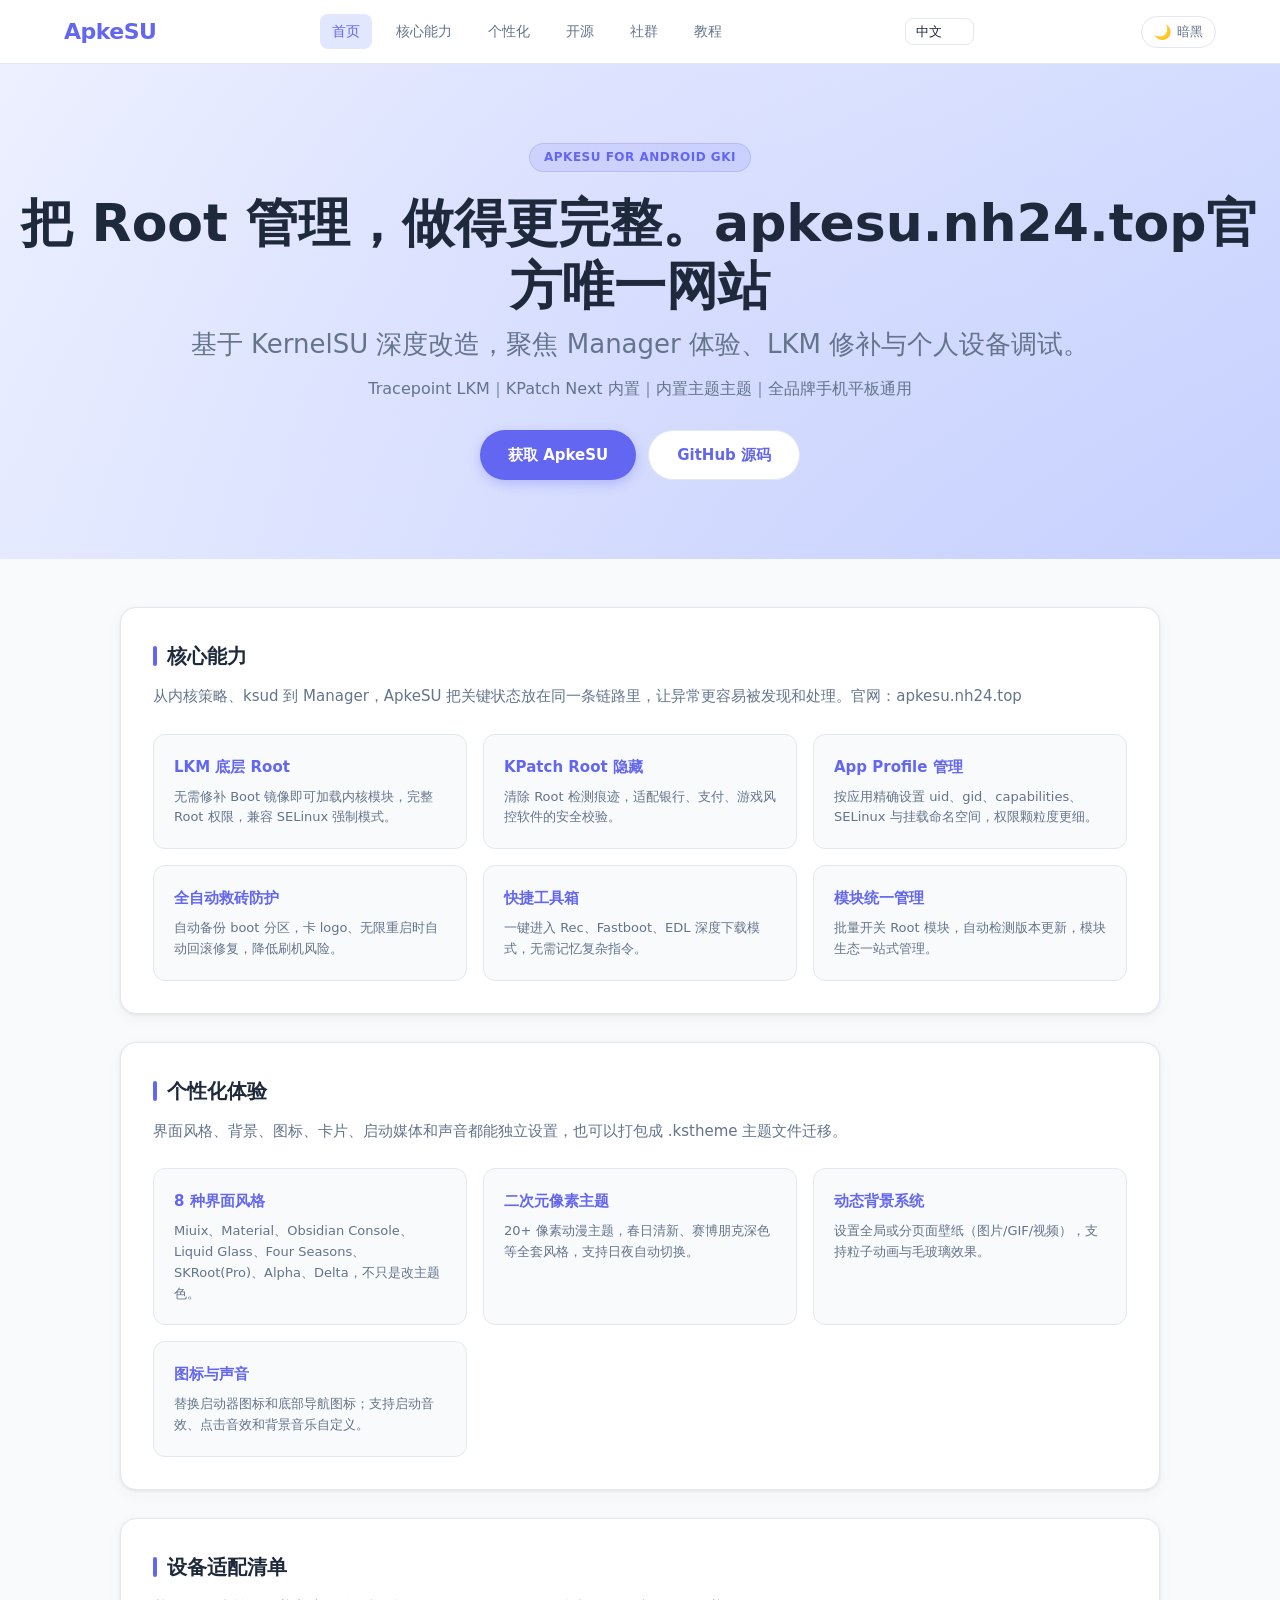
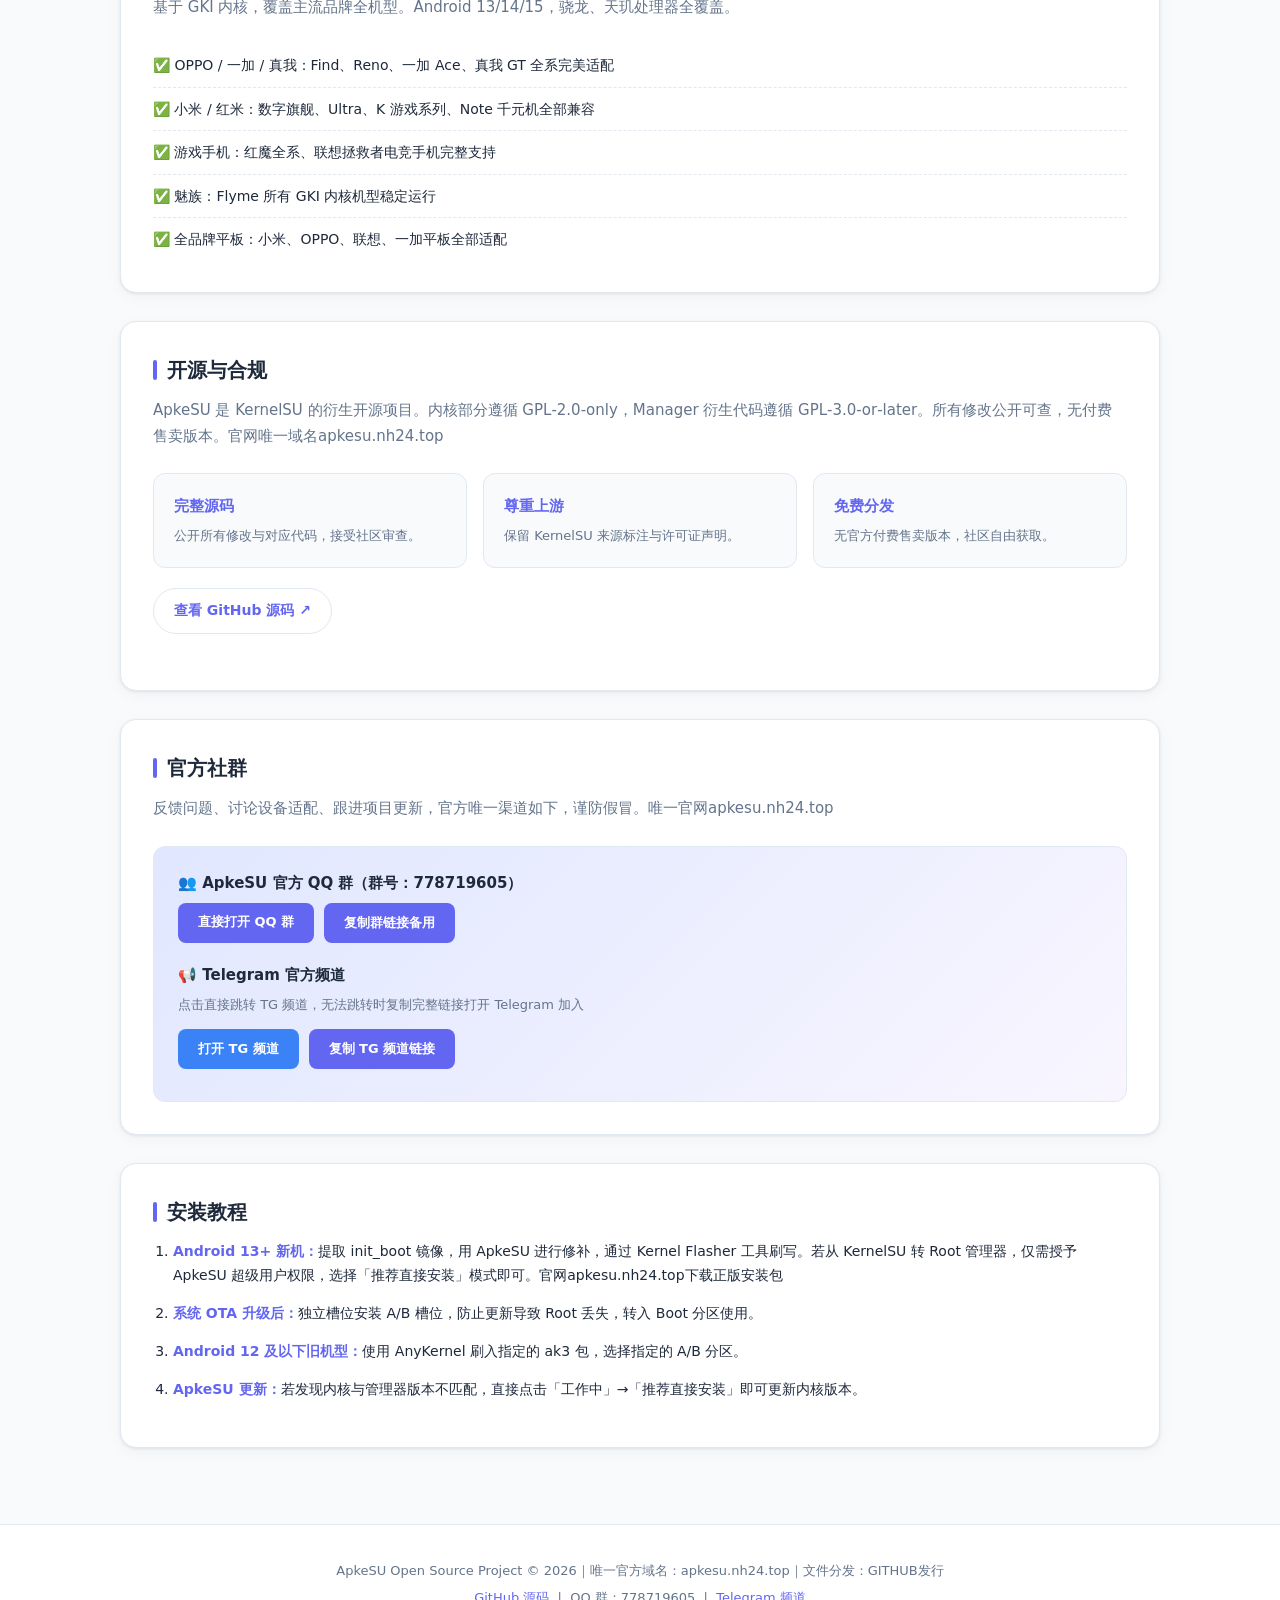
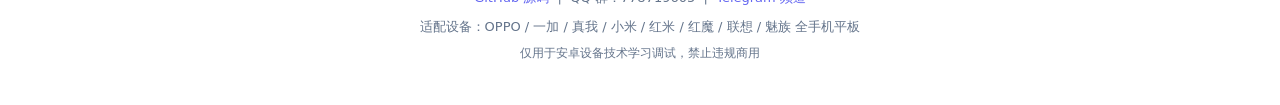
==== commit 4463c5e8: "Update index.html" ====
--- a/index.html
+++ b/index.html
@@ -3,7 +3,9 @@
 <head>
     <meta charset="UTF-8">
     <meta name="viewport" content="width=device-width, initial-scale=1.0, maximum-scale=1.0, user-scalable=no">
-    <title>ApkeSU 官方下载站 | V2.6.0 32685</title>
+    <title>ApkeSU官网｜GKI内核KernelSU Root管理器官方正版下载 apkesu.nh24.top</title>
+    <meta name="keywords" content="ApkeSU,ApkeSU下载,KernelSU,GKI内核root,SuSFS隐藏root,KPatch隐藏Root">
+    <meta name="description" content="ApkeSU基于KernelSU与SukiSU‑Ultra深度优化的GKI安卓内核root管理器，官网唯一地址apkesu.nh24.top，支持KPatch Root环境隐藏、模块防篡改自动回档、全自动救砖防护">
     <link rel="stylesheet" href="css/style.css">
 </head>
 <body>
@@ -37,7 +39,7 @@
 <section class="banner" id="home">
     <span class="badge">APKESU FOR ANDROID GKI</span>
     <h1>
-        把 Root 管理，做得更完整。
+        把 Root 管理，做得更完整。apkesu.nh24.top官方唯一网站
         <span data-i18n="banner-sub">基于 KernelSU 深度改造，聚焦 Manager 体验、LKM 修补与个人设备调试。</span>
     </h1>
     <p data-i18n="banner-desc">Tracepoint LKM｜KPatch Next 内置｜内置主题主题｜全品牌手机平板通用</p>
@@ -52,7 +54,7 @@
     <!-- ── 核心能力 ── -->
     <section class="card" id="capabilities">
         <h2 data-i18n="cap-title">核心能力</h2>
-        <p data-i18n="cap-desc">从内核策略、ksud 到 Manager，ApkeSU 把关键状态放在同一条链路里，让异常更容易被发现和处理。</p>
+        <p data-i18n="cap-desc">从内核策略、ksud 到 Manager，ApkeSU 把关键状态放在同一条链路里，让异常更容易被发现和处理。官网：apkesu.nh24.top</p>
         <div class="grid">
             <div class="grid-item">
                 <h3 data-i18n="cap-1-title">LKM 底层 Root</h3>
@@ -121,7 +123,7 @@
     <!-- ── 开源 ── -->
     <section class="card" id="opensource">
         <h2 data-i18n="open-title">开源与合规</h2>
-        <p data-i18n="open-desc">ApkeSU 是 KernelSU 的衍生开源项目。内核部分遵循 GPL-2.0-only，Manager 衍生代码遵循 GPL-3.0-or-later。所有修改公开可查，无付费售卖版本。</p>
+        <p data-i18n="open-desc">ApkeSU 是 KernelSU 的衍生开源项目。内核部分遵循 GPL‑2.0‑only，Manager 衍生代码遵循 GPL‑3.0‑or‑later。所有修改公开可查，无付费售卖版本。官网唯一域名apkesu.nh24.top</p>
         <div class="grid">
             <div class="grid-item">
                 <h3 data-i18n="open-1-title">完整源码</h3>
@@ -144,7 +146,7 @@
     <!-- ── 社群 ── -->
     <section class="card" id="community">
         <h2 data-i18n="comm-title">官方社群</h2>
-        <p data-i18n="comm-desc">反馈问题、讨论设备适配、跟进项目更新，官方唯一渠道如下，谨防假冒。</p>
+        <p data-i18n="comm-desc">反馈问题、讨论设备适配、跟进项目更新，官方唯一渠道如下，谨防假冒。唯一官网apkesu.nh24.top</p>
         <div class="social-box">
             <h3>👥 ApkeSU 官方 QQ 群（群号：778719605）</h3>
             <div class="row-box">
@@ -165,7 +167,7 @@
     <section class="card" id="guide">
         <h2 data-i18n="guide-title">安装教程</h2>
         <ol class="guide-list">
-            <li><strong data-i18n="guide-1-bold">Android 13+ 新机：</strong><span data-i18n="guide-1-desc">提取 init_boot 镜像，用 ApkeSU 进行修补，通过 Kernel Flasher 工具刷写。若从 KernelSU 转 Root 管理器，仅需授予 ApkeSU 超级用户权限，选择「推荐直接安装」模式即可。</span></li>
+            <li><strong data-i18n="guide-1-bold">Android 13+ 新机：</strong><span data-i18n="guide-1-desc">提取 init_boot 镜像，用 ApkeSU 进行修补，通过 Kernel Flasher 工具刷写。若从 KernelSU 转 Root 管理器，仅需授予 ApkeSU 超级用户权限，选择「推荐直接安装」模式即可。官网apkesu.nh24.top下载正版安装包</span></li>
             <li><strong data-i18n="guide-2-bold">系统 OTA 升级后：</strong><span data-i18n="guide-2-desc">独立槽位安装 A/B 槽位，防止更新导致 Root 丢失，转入 Boot 分区使用。</span></li>
             <li><strong data-i18n="guide-3-bold">Android 12 及以下旧机型：</strong><span data-i18n="guide-3-desc">使用 AnyKernel 刷入指定的 ak3 包，选择指定的 A/B 分区。</span></li>
             <li><strong data-i18n="guide-4-bold">ApkeSU 更新：</strong><span data-i18n="guide-4-desc">若发现内核与管理器版本不匹配，直接点击「工作中」→「推荐直接安装」即可更新内核版本。</span></li>
@@ -175,7 +177,7 @@
 </div>
 
 <footer>
-    <p>ApkeSU Open Source Project &copy; 2026｜文件分发：GITHUB发行</p>
+    <p>ApkeSU Open Source Project &copy; 2026｜唯一官方域名：apkesu.nh24.top｜文件分发：GITHUB发行</p>
     <p>
         <a href="https://github.com/fixz232/ApkeSU" target="_blank">GitHub 源码</a>
         &nbsp;|&nbsp; QQ 群：778719605
@@ -221,7 +223,7 @@
         'device-title': '设备适配清单',
         'device-desc': '基于 GKI 内核，覆盖主流品牌全机型。Android 13/14/15，骁龙、天玑处理器全覆盖。',
         'open-title': '开源与合规',
-        'open-desc': 'ApkeSU 是 KernelSU 的衍生开源项目。内核部分遵循 GPL-2.0-only，Manager 衍生代码遵循 GPL-3.0-or-later。所有修改公开可查，无付费售卖版本。',
+        'open-desc': 'ApkeSU 是 KernelSU 的衍生开源项目。内核部分遵循 GPL‑2.0‑only，Manager 衍生代码遵循 GPL‑3.0‑or‑later。所有修改公开可查，无付费售卖版本。',
         'open-1-title': '完整源码',
         'open-1-desc': '公开所有修改与对应代码，接受社区审查。',
         'open-2-title': '尊重上游',
@@ -251,7 +253,7 @@
     },
     en: {
         'banner-sub': 'Deeply modified based on KernelSU, focusing on Manager experience, LKM patching, and personal device debugging.',
-        'banner-desc': 'Version V2.6.0 (32685)｜Tracepoint LKM｜KPatch Next Built-in｜20+ Anime Pixel Themes｜Universal for All Brands',
+        'banner-desc': 'Version V2.6.0 (32685)｜Tracepoint LKM｜KPatch Next Built‑in｜20+ Anime Pixel Themes｜Universal for All Brands',
         'btn-download': 'Get ApkeSU',
         'btn-github': 'GitHub Source',
         'cap-title': 'Core Capabilities',
@@ -261,27 +263,27 @@
         'cap-2-title': 'KPatch Root Hiding',
         'cap-2-desc': 'Cleans Root detection traces, adapting to security checks in banking, payment, and gaming apps.',
         'cap-3-title': 'App Profile Management',
-        'cap-3-desc': 'Precisely set uid, gid, capabilities, SELinux, and mount namespaces per app for finer-grained permission control.',
+        'cap-3-desc': 'Precisely set uid, gid, capabilities, SELinux, and mount namespaces per app for finer‑grained permission control.',
         'cap-4-title': 'Auto Brick Recovery',
         'cap-4-desc': 'Automatically backs up boot partition and rolls back on bootloop or stuck logo to reduce flashing risks.',
         'cap-5-title': 'Quick Toolbox',
-        'cap-5-desc': 'One-click access to Recovery, Fastboot, and EDL deep download modes without complex commands.',
+        'cap-5-desc': 'One‑click access to Recovery, Fastboot, and EDL deep download modes without complex commands.',
         'cap-6-title': 'Module Management',
-        'cap-6-desc': 'Batch toggle Root modules, auto-detect updates, one-stop module ecosystem management.',
+        'cap-6-desc': 'Batch toggle Root modules, auto‑detect updates, one‑stop module ecosystem management.',
         'personalize-title': 'Personalization',
         'personalize-desc': 'Interface style, backgrounds, icons, cards, boot media, and sounds can all be configured independently. Export as .kstheme files.',
         'pers-1-title': '8 Interface Styles',
         'pers-1-desc': 'Miuix, Material, Obsidian Console, Liquid Glass, Four Seasons, SKRoot(Pro), Alpha, Delta — more than just color changes.',
         'pers-2-title': 'Anime Pixel Themes',
-        'pers-2-desc': '20+ anime pixel themes including spring fresh and cyberpunk dark styles with day/night auto-switch.',
+        'pers-2-desc': '20+ anime pixel themes including spring fresh and cyberpunk dark styles with day/night auto‑switch.',
         'pers-3-title': 'Dynamic Backgrounds',
-        'pers-3-desc': 'Set global or per-page wallpapers (image/GIF/video) with particle animations and frosted glass effects.',
+        'pers-3-desc': 'Set global or per‑page wallpapers (image/GIF/video) with particle animations and frosted glass effects.',
         'pers-4-title': 'Icons & Sounds',
         'pers-4-desc': 'Replace launcher and bottom nav icons. Support boot sound, click sound, and background music customization.',
         'device-title': 'Device Compatibility',
         'device-desc': 'Based on GKI kernel, covering all flagship models from major brands. Android 13/14/15, Snapdragon & Dimensity full coverage.',
         'open-title': 'Open Source',
-        'open-desc': 'ApkeSU is a derivative open-source project of KernelSU. Kernel part follows GPL-2.0-only, Manager code follows GPL-3.0-or-later. All modifications are publicly auditable.',
+        'open-desc': 'ApkeSU is a derivative open‑source project of KernelSU. Kernel part follows GPL‑2.0‑only, Manager code follows GPL‑3.0‑or‑later. All modifications are publicly auditable.',
         'open-1-title': 'Full Source',
         'open-1-desc': 'All modifications and corresponding code are open for community review.',
         'open-2-title': 'Respect Upstream',
@@ -341,7 +343,7 @@
         'device-title': '対応デバイス',
         'device-desc': 'GKIカーネルベース、主要ブランド全機種対応。Android 13/14/15、Snapdragon・Dimensity全カバー。',
         'open-title': 'オープンソース',
-        'open-desc': 'ApkeSUはKernelSUの派生オープンソースプロジェクト。カーネル部分はGPL-2.0-only、ManagerコードはGPL-3.0-or-later。',
+        'open-desc': 'ApkeSUはKernelSUの派生オープンソースプロジェクト。カーネル部分はGPL‑2.0‑only、ManagerコードはGPL‑3.0‑or‑later。',
         'open-1-title': '完全ソース公開',
         'open-1-desc': 'すべての修正と対応コードを公開し、コミュニティ審査に耐える。',
         'open-2-title': 'アップストリーム尊重',
@@ -401,7 +403,7 @@
         'device-title': '지원 기기',
         'device-desc': 'GKI 커널 기반, 주요 브랜드 전 기종 지원. Android 13/14/15, Snapdragon·Dimensity 전체 커버.',
         'open-title': '오픈소스',
-        'open-desc': 'ApkeSU는 KernelSU 파생 오픈소스 프로젝트. 커널 부분은 GPL-2.0-only, Manager 코드는 GPL-3.0-or-later.',
+        'open-desc': 'ApkeSU는 KernelSU 파생 오픈소스 프로젝트. 커널 부분은 GPL‑2.0‑only, Manager 코드는 GPL‑3.0‑or‑later.',
         'open-1-title': '완전 소스 공개',
         'open-1-desc': '모든 수정과 대응 코드를 공개하여 커뮤니티 심사에 대응.',
         'open-2-title': '업스트림 존중',
--- a/css/style.css
+++ b/css/style.css
@@ -0,0 +1,568 @@
+* {
+    margin: 0;
+    padding: 0;
+    box-sizing: border-box;
+    font-family: system-ui, -apple-system, sans-serif;
+}
+
+:root {
+    --primary: #6366f1;
+    --primary-dark: #4f46e5;
+    --primary-light: #e0e7ff;
+    --accent: #8b5cf6;
+    --bg: #f8fafc;
+    --bg-card: #ffffff;
+    --text: #1e293b;
+    --text-muted: #64748b;
+    --border: #e2e8f0;
+    --border-light: #f1f5f9;
+    --shadow: 0 1px 3px rgba(0,0,0,0.08), 0 4px 16px rgba(0,0,0,0.04);
+    --shadow-hover: 0 8px 24px rgba(99,102,241,0.15);
+    --radius: 12px;
+    --radius-lg: 16px;
+    --transition: 0.2s ease;
+}
+
+[data-theme="dark"] {
+    --primary: #818cf8;
+    --primary-dark: #6366f1;
+    --primary-light: #1e1b4b;
+    --accent: #a78bfa;
+    --bg: #0f172a;
+    --bg-card: #1e293b;
+    --text: #f1f5f9;
+    --text-muted: #94a3b8;
+    --border: #334155;
+    --border-light: #1e293b;
+    --shadow: 0 1px 3px rgba(0,0,0,0.3), 0 4px 16px rgba(0,0,0,0.2);
+    --shadow-hover: 0 8px 24px rgba(129,140,248,0.2);
+}
+
+body {
+    background: var(--bg);
+    color: var(--text);
+    line-height: 1.6;
+    transition: background var(--transition), color var(--transition);
+}
+
+/* ── 导航栏 ── */
+nav {
+    display: flex;
+    justify-content: space-between;
+    align-items: center;
+    padding: 0 5vw;
+    height: 64px;
+    background: var(--bg-card);
+    border-bottom: 1px solid var(--border);
+    position: sticky;
+    top: 0;
+    z-index: 99;
+    flex-wrap: wrap;
+    gap: 10px;
+    transition: background var(--transition), border-color var(--transition);
+}
+
+.logo {
+    font-size: 22px;
+    font-weight: 800;
+    color: var(--primary);
+    text-decoration: none;
+    letter-spacing: -0.5px;
+}
+
+.nav-menu {
+    display: flex;
+    gap: 4px;
+    flex-wrap: wrap;
+    align-items: center;
+}
+
+.nav-menu a {
+    margin: 0 4px;
+    text-decoration: none;
+    color: var(--text-muted);
+    font-size: 14px;
+    font-weight: 500;
+    padding: 6px 12px;
+    border-radius: 8px;
+    transition: var(--transition);
+}
+
+.nav-menu a:hover,
+.nav-menu a.active {
+    color: var(--primary);
+    background: var(--primary-light);
+}
+
+/* ── 日月开关 ── */
+.theme-toggle {
+    background: none;
+    border: 1.5px solid var(--border);
+    border-radius: 50px;
+    padding: 6px 12px;
+    cursor: pointer;
+    display: flex;
+    align-items: center;
+    gap: 6px;
+    font-size: 13px;
+    color: var(--text-muted);
+    transition: var(--transition);
+    margin-left: 8px;
+}
+
+.theme-toggle:hover {
+    border-color: var(--primary);
+    color: var(--primary);
+}
+
+.theme-toggle .icon {
+    font-size: 14px;
+}
+
+/* ── 语言选择器 ── */
+.lang-select {
+    background: var(--bg-card);
+    border: 1.5px solid var(--border);
+    border-radius: 8px;
+    padding: 5px 10px;
+    font-size: 13px;
+    color: var(--text);
+    cursor: pointer;
+    transition: var(--transition);
+    margin-left: 8px;
+    appearance: none;
+    -webkit-appearance: none;
+}
+
+.lang-select:hover {
+    border-color: var(--primary);
+}
+
+.lang-select option {
+    background: var(--bg-card);
+    color: var(--text);
+}
+
+/* ── 首屏 Banner ── */
+.banner {
+    width: 100%;
+    min-height: 55vh;
+    background: linear-gradient(135deg, #eef2ff 0%, #e0e7ff 50%, #c7d2fe 100%);
+    display: flex;
+    flex-direction: column;
+    justify-content: center;
+    align-items: center;
+    text-align: center;
+    padding: 60px 20px;
+    position: relative;
+    overflow: hidden;
+}
+
+[data-theme="dark"] .banner {
+    background: linear-gradient(135deg, #1e1b4b 0%, #1e293b 50%, #0f172a 100%);
+}
+
+.banner::before {
+    content: '';
+    position: absolute;
+    top: -50%;
+    left: -50%;
+    width: 200%;
+    height: 200%;
+    background: radial-gradient(circle, rgba(99,102,241,0.08) 0%, transparent 60%);
+    animation: float 20s ease-in-out infinite;
+}
+
+@keyframes float {
+    0%, 100% { transform: translate(0, 0); }
+    50% { transform: translate(30px, -30px); }
+}
+
+.banner .badge {
+    display: inline-block;
+    background: rgba(99,102,241,0.12);
+    color: var(--primary);
+    font-size: 12px;
+    font-weight: 600;
+    padding: 4px 14px;
+    border-radius: 99px;
+    margin-bottom: 20px;
+    letter-spacing: 0.5px;
+    border: 1px solid rgba(99,102,241,0.2);
+}
+
+.banner h1 {
+    font-size: clamp(28px, 5vw, 52px);
+    color: var(--text);
+    margin-bottom: 16px;
+    line-height: 1.2;
+    font-weight: 800;
+    position: relative;
+    transition: color var(--transition);
+}
+
+.banner h1 span {
+    display: block;
+    font-size: 0.5em;
+    color: var(--text-muted);
+    font-weight: 400;
+    margin-top: 12px;
+    letter-spacing: 0;
+}
+
+.banner p {
+    font-size: 16px;
+    max-width: 600px;
+    margin-bottom: 28px;
+    color: var(--text-muted);
+    position: relative;
+    transition: color var(--transition);
+}
+
+.btn-group {
+    display: flex;
+    gap: 12px;
+    flex-wrap: wrap;
+    justify-content: center;
+    position: relative;
+}
+
+.btn {
+    padding: 12px 28px;
+    border-radius: 50px;
+    text-decoration: none;
+    font-weight: 600;
+    font-size: 15px;
+    transition: var(--transition);
+    display: inline-flex;
+    align-items: center;
+    gap: 6px;
+}
+
+.btn-primary {
+    background: var(--primary);
+    color: #fff;
+    box-shadow: 0 4px 12px rgba(99,102,241,0.3);
+}
+
+.btn-primary:hover {
+    background: var(--primary-dark);
+    transform: translateY(-2px);
+    box-shadow: 0 6px 20px rgba(99,102,241,0.4);
+}
+
+.btn-secondary {
+    background: var(--bg-card);
+    color: var(--primary);
+    border: 1.5px solid var(--border);
+}
+
+.btn-secondary:hover {
+    background: var(--primary-light);
+    border-color: var(--primary);
+}
+
+/* ── 通用容器 & 卡片 ── */
+.container {
+    max-width: 1080px;
+    margin: 0 auto;
+    padding: 48px 20px;
+}
+
+.card {
+    background: var(--bg-card);
+    border-radius: var(--radius-lg);
+    padding: 32px;
+    margin-bottom: 28px;
+    box-shadow: var(--shadow);
+    border: 1px solid var(--border);
+    transition: background var(--transition), border-color var(--transition), box-shadow var(--transition);
+}
+
+.card h2 {
+    color: var(--text);
+    margin-bottom: 12px;
+    font-size: 20px;
+    font-weight: 700;
+    display: flex;
+    align-items: center;
+    gap: 10px;
+}
+
+.card h2::before {
+    content: '';
+    width: 4px;
+    height: 20px;
+    background: var(--primary);
+    border-radius: 2px;
+}
+
+.card > p {
+    color: var(--text-muted);
+    margin-bottom: 24px;
+    font-size: 15px;
+    line-height: 1.7;
+}
+
+/* ── 功能网格 ── */
+.grid {
+    display: grid;
+    grid-template-columns: repeat(auto-fit, minmax(240px, 1fr));
+    gap: 16px;
+}
+
+.grid-item {
+    background: var(--bg);
+    border: 1px solid var(--border);
+    border-radius: var(--radius);
+    padding: 20px;
+    transition: var(--transition);
+}
+
+.grid-item:hover {
+    transform: translateY(-2px);
+    box-shadow: var(--shadow-hover);
+    border-color: var(--primary);
+}
+
+.grid-item h3 {
+    color: var(--primary);
+    font-size: 15px;
+    margin-bottom: 8px;
+    font-weight: 600;
+}
+
+.grid-item p {
+    font-size: 13px;
+    color: var(--text-muted);
+    line-height: 1.6;
+}
+
+/* ── 下载区 ── */
+.download-box {
+    background: linear-gradient(135deg, var(--primary-light), rgba(139,92,246,0.08));
+    border-radius: var(--radius);
+    padding: 24px;
+    border: 1px solid var(--border);
+    margin-bottom: 16px;
+}
+
+.download-box h3 {
+    color: var(--text);
+    font-size: 15px;
+    margin-bottom: 10px;
+    font-weight: 600;
+}
+
+.download-box p {
+    font-size: 13px;
+    color: var(--text-muted);
+    margin-bottom: 12px;
+}
+
+.download-link {
+    display: block;
+    padding: 13px 20px;
+    background: var(--primary);
+    color: #fff;
+    border-radius: 10px;
+    text-decoration: none;
+    margin: 10px 0;
+    font-weight: 600;
+    text-align: center;
+    transition: var(--transition);
+}
+
+.download-link:hover {
+    background: var(--primary-dark);
+    transform: scale(1.01);
+}
+
+.download-link.alt {
+    background: #3b82f6;
+}
+
+.download-link.alt:hover {
+    background: #2563eb;
+}
+
+.version-note {
+    margin-top: 16px;
+    padding: 14px 16px;
+    background: rgba(59,130,246,0.08);
+    border-radius: 8px;
+    border-left: 3px solid #3b82f6;
+    font-size: 13px;
+    color: var(--text-muted);
+    line-height: 1.7;
+}
+
+/* ── 社群区域 ── */
+.social-box {
+    background: linear-gradient(135deg, var(--primary-light), rgba(139,92,246,0.06));
+    border-radius: var(--radius);
+    padding: 24px;
+    border: 1px solid var(--border);
+}
+
+.social-box h3 {
+    color: var(--text);
+    font-size: 15px;
+    margin-bottom: 8px;
+    font-weight: 600;
+}
+
+.social-box p {
+    font-size: 13px;
+    color: var(--text-muted);
+    margin-bottom: 14px;
+}
+
+.tip-text {
+    color: #ef4444;
+    font-size: 12px;
+    margin: 6px 0 12px;
+}
+
+.row-box {
+    display: flex;
+    gap: 10px;
+    flex-wrap: wrap;
+    margin: 8px 0;
+}
+
+.social-link {
+    padding: 9px 20px;
+    background: var(--primary);
+    color: #fff;
+    border-radius: 8px;
+    border: none;
+    font-weight: 600;
+    font-size: 13px;
+    cursor: pointer;
+    text-decoration: none;
+    transition: var(--transition);
+    min-height: 40px;
+    display: inline-flex;
+    align-items: center;
+}
+
+.social-link:hover {
+    background: var(--primary-dark);
+    transform: translateY(-1px);
+}
+
+.social-link.chan {
+    background: #3b82f6;
+}
+
+.social-link.chan:hover {
+    background: #2563eb;
+}
+
+.social-link.copy {
+    background: #6366f1;
+}
+
+.social-link.copy:hover {
+    background: #4f46e5;
+}
+
+/* ── 适配清单 ── */
+.device-list {
+    list-style: none;
+    margin-top: 12px;
+}
+
+.device-list li {
+    padding: 10px 0;
+    font-size: 14px;
+    color: var(--text);
+    border-bottom: 1px dashed var(--border);
+    transition: color var(--transition), border-color var(--transition);
+}
+
+.device-list li:last-child {
+    border-bottom: none;
+}
+
+/* ── 教程列表 ── */
+.guide-list {
+    padding-left: 20px;
+}
+
+.guide-list li {
+    margin-bottom: 14px;
+    font-size: 14px;
+    color: var(--text);
+    line-height: 1.7;
+    transition: color var(--transition);
+}
+
+.guide-list li strong {
+    color: var(--primary);
+}
+
+/* ── 页脚 ── */
+footer {
+    text-align: center;
+    padding: 36px 20px;
+    background: var(--bg-card);
+    border-top: 1px solid var(--border);
+    color: var(--text-muted);
+    font-size: 13px;
+    transition: background var(--transition), border-color var(--transition), color var(--transition);
+}
+
+footer a {
+    color: var(--primary);
+    text-decoration: none;
+}
+
+footer a:hover {
+    text-decoration: underline;
+}
+
+footer p {
+    margin-bottom: 6px;
+}
+
+/* ── Toast 提示 ── */
+.toast {
+    position: fixed;
+    top: 24px;
+    left: 50%;
+    transform: translateX(-50%);
+    background: var(--text);
+    color: var(--bg);
+    padding: 10px 24px;
+    border-radius: 50px;
+    font-size: 13px;
+    font-weight: 500;
+    display: none;
+    z-index: 9999;
+    box-shadow: 0 4px 16px rgba(0,0,0,0.15);
+}
+
+html {
+    scroll-behavior: smooth;
+}
+
+/* ── 响应式 ── */
+@media (max-width: 768px) {
+    nav {
+        padding: 0 4vw;
+    }
+    .nav-menu a {
+        margin: 0 2px;
+        padding: 5px 10px;
+        font-size: 13px;
+    }
+    .card {
+        padding: 24px;
+    }
+    .banner {
+        min-height: 50vh;
+        padding: 40px 20px;
+    }
+}
